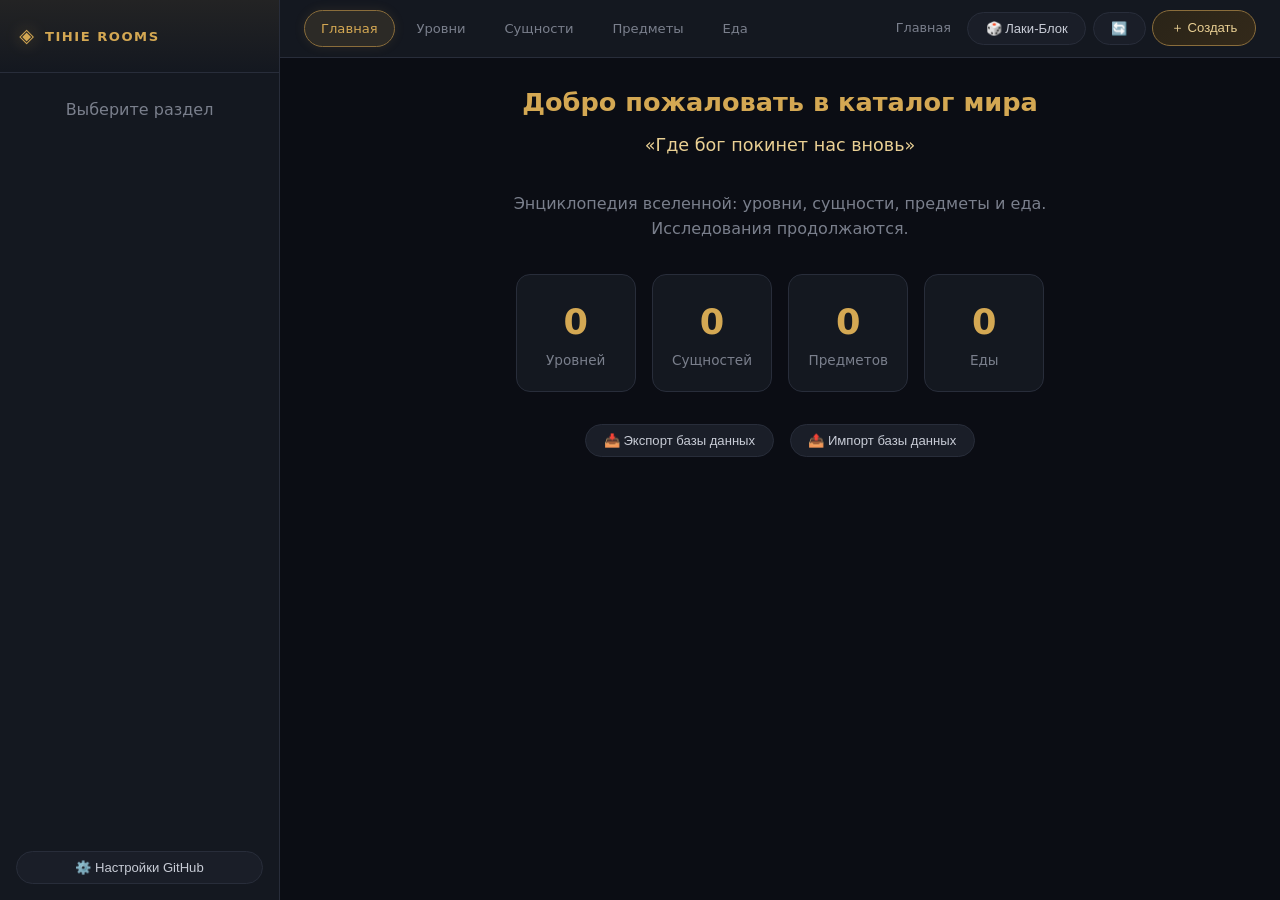
==== AiEnchansedVersion.html @ 6af7ae3e "Rename AiEnchansedVersion to AiEnchansedVersion.html" ====
<!DOCTYPE html>
<html lang="ru">
<head>
<meta charset="UTF-8">
<meta name="viewport" content="width=device-width, initial-scale=1.0, maximum-scale=1.0, user-scalable=yes">
<title>"GodsFinalFarewell" Encyclopedia</title>
<script src="https://cdn.jsdelivr.net/npm/marked/marked.min.js"></script>
<style>
:root {
  --bg: #0b0d14;
  --surface: #141820;
  --surface2: #1a1e28;
  --border: #282d3a;
  --border-hover: #4a4f5a;
  --text: #c8ccd6;
  --text-dim: #7a7f8c;
  --gold: #d4a853;
  --gold-light: #ead094;
  --gold-dim: #8a6d3b;
  --red: #d4745c;
  --green: #5c9a7a;
  --blue: #5c7f9a;
  --purple: #8a6d9a;
  --orange: #c4844a;
  --radius: 14px;
  --radius-sm: 10px;
  --transition: 0.25s cubic-bezier(0.4,0,0.2,1);
}
* { margin:0; padding:0; box-sizing:border-box; }
body {
  font-family: 'Segoe UI','Inter',system-ui,-apple-system,sans-serif;
  background: var(--bg);
  color: var(--text);
  display: flex;
  height: 100vh;
  overflow: hidden;
  line-height: 1.6;
}
::-webkit-scrollbar { width:6px; }
::-webkit-scrollbar-track { background:var(--bg); }
::-webkit-scrollbar-thumb { background:var(--border); border-radius:3px; }
::-webkit-scrollbar-thumb:hover { background:var(--border-hover); }

.sidebar {
  width: 280px; background: var(--surface);
  border-right: 1px solid var(--border);
  display: flex; flex-direction: column; flex-shrink: 0;
  overflow-y: auto; transition: transform var(--transition);
}
.sidebar-header {
  padding: 1.3rem 1.2rem; border-bottom: 1px solid var(--border);
  display: flex; align-items: center; gap: 0.6rem;
  font-weight: 700; color: var(--gold);
  text-transform: uppercase; letter-spacing: 1.5px; font-size: 0.82rem;
  background: linear-gradient(180deg, rgba(212,168,83,0.08), transparent);
}
.sidebar-header .icon { font-size: 1.2rem; filter: drop-shadow(0 0 8px rgba(212,168,83,0.4)); }
.tree { flex:1; overflow-y:auto; padding:0.5rem 0; }
.tree-item {
  padding: 0.55rem 1rem; cursor: pointer;
  display: flex; align-items: center; gap: 0.5rem;
  color: var(--text-dim); font-size: 0.85rem;
  transition: var(--transition);
  border-left: 3px solid transparent;
  border-radius: 0 8px 8px 0;
  margin: 1px 8px 1px 0;
}
.tree-item:hover { background: var(--surface2); color: var(--text); border-left-color: var(--border-hover); }
.tree-item.active { background: rgba(212,168,83,0.08); color: var(--gold); border-left-color: var(--gold); font-weight: 500; }
.tree-folder { font-weight: 600; color: var(--gold-dim); letter-spacing: 0.3px; }
.tree-folder::before { content: '▸'; display: inline-block; margin-right: 2px; transition: transform var(--transition); font-size: 0.7rem; }
.tree-folder.open::before { transform: rotate(90deg); }
.tree-children { margin-left: 0.6rem; border-left: 1px dashed #282d3a; overflow: hidden; transition: max-height 0.35s ease; }

.main { flex:1; display:flex; flex-direction:column; overflow:hidden; }
.top-bar {
  background: var(--surface); border-bottom: 1px solid var(--border);
  padding: 0.6rem 1.5rem; display:flex; align-items:center; gap:1rem;
  flex-wrap:wrap; backdrop-filter: blur(10px); z-index:10;
}
.tabs { display:flex; gap:0.3rem; margin-right:auto; }
.tab-btn {
  background: transparent; border: 1px solid transparent; color: var(--text-dim);
  padding: 0.45rem 1rem; border-radius: 20px; font-size: 0.82rem;
  cursor: pointer; transition: var(--transition); font-weight: 500;
}
.tab-btn:hover { color: var(--text); background: var(--surface2); }
.tab-btn.active {
  background: rgba(212,168,83,0.12); border-color: var(--gold-dim);
  color: var(--gold); box-shadow: 0 0 12px rgba(212,168,83,0.1);
}
.breadcrumbs { font-size: 0.8rem; color: var(--text-dim); }
.breadcrumbs span { color: var(--gold-dim); cursor:pointer; transition: var(--transition); }
.breadcrumbs span:hover { color: var(--gold); }
.actions { display:flex; gap:0.4rem; align-items:center; }
.btn {
  background: var(--surface2); border: 1px solid var(--border);
  color: var(--text); padding: 0.5rem 1.1rem; border-radius: 20px;
  font-size: 0.82rem; cursor: pointer; transition: var(--transition);
  display: inline-flex; align-items: center; gap: 0.3rem;
  font-weight: 500; white-space: nowrap;
}
.btn:hover { background: #232836; border-color: var(--border-hover); color: #e0e3ea; transform: translateY(-1px); }
.btn.primary { background: linear-gradient(135deg, #2a2418, #33291a); border-color: var(--gold-dim); color: var(--gold-light); }
.btn.primary:hover { background: linear-gradient(135deg, #33291a, #3d2f1c); box-shadow: 0 0 16px rgba(212,168,83,0.15); }
.btn.danger { border-color: #5a3030; color: var(--red); }
.btn.danger:hover { background: #2a1a1a; }

.content-area { flex:1; overflow-y:auto; padding:1.5rem; }
.grid {
  display: grid;
  grid-template-columns: repeat(auto-fill, minmax(310px, 1fr));
  gap: 1.2rem;
}
.card {
  background: var(--surface); border: 1px solid var(--border);
  border-radius: var(--radius); padding: 1.2rem; cursor: pointer;
  transition: var(--transition); position: relative; overflow: hidden;
}
.card::before {
  content: ''; position: absolute; top:0; left:0; right:0; height: 2px;
  background: linear-gradient(90deg, transparent, var(--gold-dim), transparent);
  opacity: 0; transition: opacity var(--transition);
}
.card:hover { transform: translateY(-4px); border-color: var(--border-hover); box-shadow: 0 8px 24px rgba(0,0,0,0.4); }
.card:hover::before { opacity: 1; }
.card-img {
  width: 100%; height: 130px; object-fit: cover;
  border-radius: var(--radius-sm); margin-bottom: 0.7rem;
  background: var(--surface2); border: 1px solid var(--border);
  transition: transform var(--transition);
}
.card:hover .card-img { transform: scale(1.02); }
.card-header { display:flex; justify-content:space-between; align-items:center; margin-bottom:0.4rem; }
.card-id { font-weight: 700; color: var(--gold); font-size: 0.9rem; }
.class-icon { font-size: 1.3rem; transition: transform var(--transition); }
.card:hover .class-icon { transform: scale(1.15); }
.stat-row { display:flex; align-items:center; gap:0.3rem; margin:0.15rem 0; font-size:0.72rem; }
.stat-label-mini { width: 75px; color: var(--text-dim); text-align: right; font-size: 0.68rem; }
.stat-bar { flex:1; height:5px; background: var(--surface2); border-radius:3px; overflow:hidden; }
.stat-fill { height:100%; border-radius:3px; transition: width 0.6s ease; }
.stat-value { width: 28px; text-align: center; color: var(--gold-dim); font-weight: 600; font-size: 0.7rem; }
.card-desc { font-size: 0.82rem; color: var(--text-dim); margin-top: 0.3rem; line-height: 1.5; }
.card-date { font-size: 0.7rem; color: #5a5f6a; margin-top: 0.3rem; }
.tag {
  display: inline-block; background: var(--surface2); color: var(--gold-dim);
  padding: 0.15rem 0.6rem; border-radius: 12px; font-size: 0.7rem;
  margin-right: 0.3rem; cursor: pointer; transition: var(--transition);
  border: 1px solid transparent;
}
.tag:hover { background: #252a38; border-color: var(--border-hover); color: var(--gold); }

.modal {
  display: none; position: fixed; top:0; left:0; width:100%; height:100%;
  background: rgba(0,0,0,0.75); backdrop-filter: blur(8px);
  align-items: center; justify-content: center; z-index: 100; padding: 1rem;
  animation: fadeIn 0.2s ease;
}
.modal.active { display: flex; }
@keyframes fadeIn { from { opacity:0; } to { opacity:1; } }
.modal-content {
  background: var(--surface); border: 1px solid var(--border);
  border-radius: 20px; padding: 2rem; max-width: 820px; width: 100%;
  max-height: 90vh; overflow-y: auto; position: relative;
  box-shadow: 0 20px 60px rgba(0,0,0,0.6);
  animation: slideUp 0.3s ease;
}
@keyframes slideUp { from { transform: translateY(20px); opacity:0; } to { transform: translateY(0); opacity:1; } }

.floating-actions {
  position: sticky; bottom: 0;
  background: linear-gradient(transparent, var(--surface) 30%);
  padding: 1rem 0 0; display: flex; justify-content: flex-end; gap: 0.7rem;
  margin-top: 1.5rem; border-top: 1px solid var(--border); z-index: 10;
}
.form-section {
  background: var(--surface2); border: 1px solid var(--border);
  border-radius: var(--radius); padding: 1.2rem; margin: 1rem 0;
}
.form-section h4 {
  color: var(--gold); font-size: 0.8rem; text-transform: uppercase;
  letter-spacing: 1px; margin-bottom: 0.8rem;
  display: flex; align-items: center; gap: 0.4rem;
}
.spinner {
  display: inline-block; width: 1.5rem; height: 1.5rem;
  border: 2px solid var(--border); border-top-color: var(--gold);
  border-radius: 50%; animation: spin 0.7s linear infinite;
}
@keyframes spin { to { transform: rotate(360deg); } }
.loading-overlay {
  position: absolute; top:0; left:0; width:100%; height:100%;
  background: rgba(11,13,20,0.8); display: flex; align-items: center;
  justify-content: center; border-radius: 20px; z-index: 50;
}
.form-group { margin-bottom: 1rem; }
.form-group label {
  display: block; font-size: 0.82rem; color: var(--text-dim);
  margin-bottom: 0.3rem; font-weight: 500;
}
.form-group input, .form-group textarea, .form-group select {
  width: 100%; padding: 0.7rem 0.9rem; background: var(--bg);
  border: 1px solid var(--border); border-radius: var(--radius-sm);
  color: var(--text); font-size: 0.88rem; outline: none;
  transition: var(--transition); font-family: inherit;
}
.form-group input:focus, .form-group textarea:focus, .form-group select:focus {
  border-color: var(--gold-dim); box-shadow: 0 0 0 3px rgba(212,168,83,0.08);
}
.gallery { display:flex; flex-wrap:wrap; gap:0.5rem; margin-top:0.5rem; }
.gallery img {
  width: 80px; height: 80px; object-fit: cover;
  border-radius: var(--radius-sm); cursor: pointer;
  border: 2px solid var(--border); transition: var(--transition);
}
.gallery img:hover { transform: scale(1.6); z-index: 10; box-shadow: 0 8px 24px rgba(0,0,0,0.6); border-color: var(--gold-dim); }
.lightbox {
  position: fixed; top:0; left:0; width:100%; height:100%;
  background: rgba(0,0,0,0.92); display: none;
  align-items: center; justify-content: center; z-index: 200; cursor: pointer;
}
.lightbox.active { display: flex; }
.lightbox img { max-width: 90%; max-height: 90%; border-radius: var(--radius); box-shadow: 0 10px 40px rgba(0,0,0,0.5); }

.view-section {
  background: var(--surface2); border: 1px solid var(--border);
  border-radius: var(--radius); padding: 1.2rem; margin: 1.2rem 0;
}
.view-section p { line-height: 1.8; margin-bottom: 0.8rem; color: var(--text); }
.view-section h3 {
  margin-bottom: 0.6rem; color: var(--gold);
  font-size: 0.9rem; text-transform: uppercase; letter-spacing: 0.8px;
}
.entity-card, .food-card, .level-card {
  display: inline-block; background: var(--surface);
  border: 1px solid var(--border); border-radius: var(--radius-sm);
  padding: 0.8rem; margin: 0.3rem; text-align: center;
  cursor: pointer; transition: var(--transition);
}
.entity-card:hover, .food-card:hover, .level-card:hover {
  border-color: var(--gold-dim); transform: translateY(-2px);
  box-shadow: 0 4px 12px rgba(0,0,0,0.3);
}
.entity-card img, .food-card img, .level-card img {
  width: 80px; height: 80px; object-fit: cover; border-radius: 8px; margin-bottom: 0.4rem;
}
.entity-card-name, .food-card-name, .level-card-name { font-size: 0.78rem; color: var(--gold-dim); font-weight: 500; }

.dropdown-search { position: relative; }
.dropdown-search .selected-items {
  display: flex; flex-wrap: wrap; gap: 0.3rem;
  min-height: 42px; align-items: center; padding: 0.4rem;
  background: var(--bg); border: 1px solid var(--border);
  border-radius: var(--radius-sm); cursor: text;
}
.selected-item {
  background: #252a38; padding: 0.2rem 0.6rem; border-radius: 12px;
  font-size: 0.78rem; display: flex; align-items: center; gap: 0.3rem;
  border: 1px solid var(--border);
}
.selected-item .remove { cursor: pointer; color: var(--red); font-weight: bold; transition: var(--transition); }
.selected-item .remove:hover { color: #ff6b6b; }
.dropdown-search input {
  width: 100%; margin-top: 0.3rem; background: var(--bg);
  border: 1px solid var(--border); border-radius: var(--radius-sm);
  color: var(--text); padding: 0.5rem 0.7rem; font-size: 0.85rem; outline: none;
}
.dropdown-search .dropdown-list {
  position: absolute; top: 100%; left: 0; width: 100%;
  background: var(--surface); border: 1px solid var(--border);
  border-radius: 0 0 var(--radius-sm) var(--radius-sm);
  max-height: 180px; overflow-y: auto; z-index: 60; display: none;
  box-shadow: 0 8px 24px rgba(0,0,0,0.5);
}
.dropdown-list .dropdown-item {
  padding: 0.5rem 0.7rem; cursor: pointer; color: var(--text);
  font-size: 0.84rem; transition: background 0.1s;
}
.dropdown-list .dropdown-item:hover { background: var(--surface2); color: var(--gold); }
.dropdown-item .no-results { color: var(--text-dim); font-style: italic; }

.tag-cloud { display: flex; flex-wrap: wrap; gap: 0.4rem; margin: 1rem 0; justify-content: center; }
.tag-cloud .tag { cursor: pointer; font-size: 0.78rem; padding: 0.2rem 0.8rem; }

.stats-grid { display: grid; grid-template-columns: 1fr 1fr; gap: 0.6rem; }
.stats-grid .form-group { margin-bottom: 0.5rem; }
.stats-grid .form-group label { font-size: 0.75rem; }
.stats-grid .form-group input { padding: 0.5rem 0.7rem; font-size: 0.82rem; }

.filters-bar { display:flex; gap:0.8rem; margin-bottom:1.5rem; flex-wrap:wrap; align-items:center; }
.filters-bar input, .filters-bar select {
  background: var(--surface); border: 1px solid var(--border);
  color: var(--text); padding: 0.6rem 1rem; border-radius: 20px;
  font-size: 0.85rem; outline: none; transition: var(--transition);
}
.filters-bar input:focus, .filters-bar select:focus { border-color: var(--gold-dim); }

.toast-container {
  position: fixed; bottom: 1.5rem; right: 1.5rem; z-index: 300;
  display: flex; flex-direction: column; gap: 0.5rem;
}
.toast {
  background: var(--surface); border: 1px solid var(--border);
  color: var(--text); padding: 0.8rem 1.2rem; border-radius: var(--radius-sm);
  font-size: 0.85rem; box-shadow: 0 8px 24px rgba(0,0,0,0.5);
  animation: slideIn 0.3s ease, fadeOut 0.3s ease 2.7s forwards;
  max-width: 360px;
}
.toast.success { border-left: 3px solid var(--green); }
.toast.error { border-left: 3px solid var(--red); }
.toast.info { border-left: 3px solid var(--gold-dim); }
@keyframes slideIn { from { transform: translateX(100%); opacity:0; } to { transform: translateX(0); opacity:1; } }
@keyframes fadeOut { from { opacity:1; } to { opacity:0; transform: translateY(-10px); } }

.mobile-menu-btn { display: none; background: none; border: none; color: var(--text); font-size: 1.5rem; cursor: pointer; }

@media (max-width: 768px) {
  body { flex-direction: column; }
  .sidebar {
    position: fixed; top: 0; left: 0; width: 280px; height: 100vh; z-index: 90;
    transform: translateX(-100%);
  }
  .sidebar.open { transform: translateX(0); }
  .mobile-menu-btn { display: block; }
  .top-bar { padding: 0.5rem 0.8rem; gap: 0.4rem; }
  .tabs { gap: 0.1rem; }
  .tab-btn { padding: 0.35rem 0.6rem; font-size: 0.72rem; }
  .grid { grid-template-columns: 1fr; }
  .content-area { padding: 1rem; }
  .modal-content { padding: 1.2rem; margin: 0.5rem; }
  .card-img { height: 100px; }
}
</style>
</head>
<body>

<button class="mobile-menu-btn" id="mobileMenuBtn" style="position:fixed;top:0.6rem;left:0.6rem;z-index:95;background:var(--surface);padding:0.3rem 0.6rem;border-radius:8px;border:1px solid var(--border);">☰</button>

<div class="sidebar" id="sidebar">
  <div class="sidebar-header"><span class="icon">◈</span> Tihie Rooms</div>
  <div class="tree" id="tree"></div>
  <button class="btn" id="settingsBtn" style="margin:1rem;width:calc(100% - 2rem);justify-content:center;">⚙️ Настройки GitHub</button>
</div>

<div class="main">
  <div class="top-bar" id="topBar">
    <div class="tabs">
      <span class="tab-btn active" data-tab="home">Главная</span>
      <span class="tab-btn" data-tab="levels">Уровни</span>
      <span class="tab-btn" data-tab="entities">Сущности</span>
      <span class="tab-btn" data-tab="items">Предметы</span>
      <span class="tab-btn" data-tab="foods">Еда</span>
    </div>
    <div class="breadcrumbs" id="breadcrumbs">Главная</div>
    <div class="actions">
      <button class="btn" id="luckyBtn" title="Случайная запись">🎲 Лаки-Блок</button>
      <button class="btn" id="refreshBtn" title="Обновить данные">🔄</button>
      <button class="btn primary" id="addBtn">＋ Создать</button>
    </div>
  </div>
  <div class="content-area" id="contentArea"></div>
</div>

<div class="modal" id="viewModal"><div class="modal-content" id="viewContent"></div></div>
<div class="modal" id="editModal"><div class="modal-content" id="editContent"></div></div>
<div class="modal" id="settingsModal">
  <div class="modal-content" style="max-width:450px;">
    <h3 style="color:var(--gold);">Настройки GitHub</h3>
    <div class="form-section" style="margin-top:0.8rem;">
      <div class="form-group"><label>Владелец репозитория</label><input id="settingsOwner" placeholder="username"></div>
      <div class="form-group"><label>Название репозитория</label><input id="settingsRepo" placeholder="repo-name"></div>
      <div class="form-group"><label>Токен (classic)</label><input type="password" id="settingsToken" placeholder="ghp_..."></div>
    </div>
    <div style="display:flex; gap:0.5rem; justify-content:flex-end; margin-top:1rem;">
      <button class="btn" id="closeSettingsBtn">Закрыть</button>
      <button class="btn primary" id="saveSettingsBtn">Сохранить</button>
    </div>
  </div>
</div>

<div class="lightbox" id="lightbox"><img id="lightboxImg" src="" alt="Lightbox"></div>
<div class="toast-container" id="toastContainer"></div>

<script>
(function() {
'use strict';

const API = {
  owner: () => localStorage.getItem('gh_owner'),
  repo: () => localStorage.getItem('gh_repo'),
  token: () => localStorage.getItem('gh_token'),
  headers: () => { const t = API.token(); return t ? { Authorization: `token ${t}` } : {}; },
  base: () => `https://api.github.com/repos/${API.owner()}/${API.repo()}/contents`,
  raw: (file) => `https://raw.githubusercontent.com/${API.owner()}/${API.repo()}/main/${file}?t=${Date.now()}`
};

let currentSection = 'home';
let data = { levels: [], entities: [], items: [], foods: [] };
let fileIndexCache = {};
let currentEditType = null;

const classStyles = JSON.parse(localStorage.getItem('classStyles')) || {
  "0":{icon:"🟢",color:"#5c9a7a",name:"Безопасный"},
  "1":{icon:"🟡",color:"#c4a44a",name:"Почти безопасный"},
  "2":{icon:"🟠",color:"#c4844a",name:"Небезопасный"},
  "3":{icon:"🔴",color:"#8b5a2b",name:"Опасный"},
  "4":{icon:"🟣",color:"#a95a5a",name:"Очень опасный"},
  "5":{icon:"🔵",color:"#8b0000",name:"Смертельный"}
};
const entityClassStyles = JSON.parse(localStorage.getItem('entityClassStyles')) || {
  "0":{icon:"🟢",color:"#5c9a7a",name:"Безвредный"},
  "1":{icon:"🟠",color:"#c4a44a",name:"Условно безопасный"},
  "2":{icon:"🔴",color:"#c4844a",name:"Опасный"},
  "3":{icon:"🔵",color:"#a95a5a",name:"Смертельно опасный"}
};
const itemClassStyles = JSON.parse(localStorage.getItem('itemClassStyles')) || {
  "cold_weapon":{icon:"🔪",color:"#5c9a7a",name:"Холодное оружие"},
  "firearm":{icon:"🔫",color:"#c4a44a",name:"Огнестрел"},
  "tool":{icon:"🔧",color:"#5c7f9a",name:"Инструмент"},
  "other":{icon:"📦",color:"#7a7f8c",name:"Прочее"}
};
const foodClassStyles = JSON.parse(localStorage.getItem('foodClassStyles')) || {
  "drink":{icon:"🥤",color:"#5c9a7a",name:"Напитки"},
  "dish":{icon:"🍲",color:"#c4a44a",name:"Блюдо"},
  "plant":{icon:"🌱",color:"#5c7f9a",name:"Растительное"},
  "other":{icon:"🍽️",color:"#7a7f8c",name:"Прочее"}
};

const statColors = {
  safety:'#5c9a7a',stability:'#5c7f9a',entities:'#c4844a',resources:'#5c9a7a',mental:'#8a6d9a',navigation:'#5c9a9a',
  danger:'#a95a5a',frequency:'#c4844a',intelligence:'#5c7f9a',aggression:'#d4745c',
  weight:'#7a7f8c',rarity:'#c4a44a',usefulness:'#5c9a7a',durability:'#5c7f9a',
  calories:'#c4a44a',availability:'#5c9a7a',taste:'#c4a44a',shelfLife:'#5c7f9a'
};

// ── Toast ──────────────────────────────────────
function toast(msg, type='info') {
  const container = document.getElementById('toastContainer');
  const el = document.createElement('div');
  el.className = `toast ${type}`;
  el.textContent = msg;
  container.appendChild(el);
  setTimeout(() => el.remove(), 3000);
}

// ── Helpers ────────────────────────────────────
function b64Encode(str) {
  const bytes = new TextEncoder().encode(str);
  const bin = Array.from(bytes, b => String.fromCodePoint(b)).join('');
  return btoa(bin);
}

function getClassStylesForType(type) {
  if (type === 'entities') return entityClassStyles;
  if (type === 'items') return itemClassStyles;
  if (type === 'foods') return foodClassStyles;
  return classStyles;
}
function getClassIcon(type, cls) {
  const styles = getClassStylesForType(type);
  return (styles[cls] || {}).icon || '⬜';
}
function ensureStats(obj, defaults) {
  if (!obj.stats) obj.stats = {};
  Object.keys(defaults).forEach(k => {
    if (obj.stats[k] === undefined) obj.stats[k] = defaults[k];
  });
  if (!obj.tags) obj.tags = [];
  if (!obj.discoveredAt) obj.discoveredAt = new Date().toISOString().split('T')[0];
  return obj;
}
function getMaxId(arr) {
  let max = 0;
  arr.forEach(obj => {
    const num = parseInt(obj.id, 10);
    if (!isNaN(num) && num > max) max = num;
  });
  return max;
}
function strId(id) { return String(id).trim(); }
function idsMatch(a, b) { return strId(a) === strId(b); }

// ── Loading overlay ───────────────────────────
function showLoading(container) {
  const overlay = document.createElement('div');
  overlay.className = 'loading-overlay';
  overlay.innerHTML = '<div class="spinner"></div>';
  if (container.style) container.style.position = container.style.position || 'relative';
  container.appendChild(overlay);
  return overlay;
}
function hideLoading(overlay) { if (overlay) overlay.remove(); }

// ── GitHub API ────────────────────────────────
async function fetchFileIndex(folder) {
  if (!API.owner() || !API.repo()) return [];
  const url = `${API.base()}/${folder}`;
  try {
    const resp = await fetch(url, { headers: API.headers(), cache: 'no-store' });
    if (!resp.ok) return [];
    const items = await resp.json();
    const files = Array.isArray(items)
      ? items.filter(f => f.type === 'file' && f.name.endsWith('.json'))
      : [];
    fileIndexCache[folder] = files.map(f => ({ name: f.name, sha: f.sha, download_url: f.download_url }));
    return fileIndexCache[folder];
  } catch(e) { return []; }
}

async function loadSectionData(section) {
  const folder = section;
  const files = await fetchFileIndex(folder);
  const arr = [];
  await Promise.all(files.map(file =>
    fetch(file.download_url, { cache: 'no-store' })
      .then(r => r.ok ? r.json() : null)
      .then(obj => {
        if (obj) { obj._sha = file.sha; obj._folder = folder; arr.push(obj); }
      })
      .catch(() => {})
  ));
  arr.forEach(obj => {
    if (section === 'levels') ensureStats(obj, {safety:3,stability:3,entities:3,resources:3,mental:3,navigation:3});
    else if (section === 'entities') ensureStats(obj, {danger:3,frequency:3,intelligence:3,aggression:3});
    else if (section === 'items') ensureStats(obj, {weight:3,rarity:3,usefulness:3,durability:3});
    else if (section === 'foods') ensureStats(obj, {calories:500,availability:5,taste:3,shelfLife:7});
    if (section === 'levels') {
      if (!Array.isArray(obj.ent)) obj.ent = [];
      if (!Array.isArray(obj.foodIds)) obj.foodIds = [];
      if (!Array.isArray(obj.itemIds)) obj.itemIds = [];
    }
  });
  data[section] = arr;
}

async function loadAllData() {
  const sections = ['levels','entities','items','foods'];
  const loading = showLoading(contentArea);
  await Promise.all(sections.map(s => loadSectionData(s)));
  hideLoading(loading);
}

async function commitFile(filename, contentObj, oldSha) {
  const token = API.token();
  if (!token) { toast('Настройте GitHub токен в настройках', 'error'); return false; }
  const url = `${API.base()}/${filename}`;
  let sha = oldSha || null;
  if (!sha) {
    try {
      const r = await fetch(url, { headers: { Authorization: `token ${token}` } });
      if (r.ok) { const info = await r.json(); sha = info.sha; }
    } catch(e) {}
  }
  const jsonStr = JSON.stringify(contentObj, null, 2);
  const body = {
    message: `Update ${filename}`,
    content: b64Encode(jsonStr),
    branch: 'main'
  };
  if (sha) body.sha = sha;
  try {
    const resp = await fetch(url, {
      method: 'PUT',
      headers: { Authorization: `token ${token}`, 'Content-Type': 'application/json' },
      body: JSON.stringify(body)
    });
    if (!resp.ok) {
      const err = await resp.json().catch(() => ({}));
      toast(err.message || 'Ошибка сохранения', 'error');
      return false;
    }
    return true;
  } catch(e) { toast('Сетевая ошибка при сохранении', 'error'); return false; }
}

async function uploadImageToRepo(file) {
  const token = API.token();
  if (!token) { toast('Настройте GitHub токен', 'error'); return null; }
  const filename = `images/${Date.now()}_${file.name.replace(/[^a-zA-Z0-9._-]/g, '_')}`;
  const url = `${API.base()}/${filename}`;
  return new Promise((resolve) => {
    const reader = new FileReader();
    reader.onload = async () => {
      const base64 = reader.result.split(',')[1];
      const body = { message: `Upload ${filename}`, content: base64, branch: 'main' };
      try {
        const resp = await fetch(url, {
          method: 'PUT',
          headers: { Authorization: `token ${token}`, 'Content-Type': 'application/json' },
          body: JSON.stringify(body)
        });
        if (resp.ok) {
          const d = await resp.json();
          resolve(d.content.download_url);
        } else {
          toast('Ошибка загрузки изображения', 'error');
          resolve(null);
        }
      } catch(e) { resolve(null); }
    };
    reader.readAsDataURL(file);
  });
}

// ── Rendering ──────────────────────────────────
function renderStatsHTML(stats, labels, colors) {
  return Object.entries(labels).map(([key, label]) => {
    const val = stats[key] || 0;
    const maxVal = key === 'calories' ? 2000 : key === 'shelfLife' ? 365 : (key === 'availability' ? 10 : 5);
    const pct = Math.min(100, (val / maxVal) * 100);
    const color = colors[key] || '#777';
    return `<div class="stat-row">
      <span class="stat-label-mini">${label}</span>
      <div class="stat-bar"><div class="stat-fill" style="width:${pct}%;background:${color};"></div></div>
      <span class="stat-value">${val}${key==='calories'?' ккал':key==='shelfLife'?' дн':''}</span>
    </div>`;
  }).join('');
}

function renderCards(items, type) {
  return items.map(obj => {
    const thumb = obj.thumbnail
      ? `<img class="card-img" src="${obj.thumbnail}" loading="lazy" onerror="this.style.display='none'" alt="">`
      : `<div class="card-img" style="display:flex;align-items:center;justify-content:center;color:var(--text-dim);font-size:2.5rem;">${getClassIcon(type, obj.cls)}</div>`;
    let statsHtml = '';
    if (type === 'levels') statsHtml = renderStatsHTML(obj.stats, {safety:'Безопасность',stability:'Стабильность',entities:'Заселённость',resources:'Ресурсы',mental:'Психика',navigation:'Навигация'}, statColors);
    else if (type === 'entities') statsHtml = renderStatsHTML(obj.stats, {danger:'Опасность',frequency:'Частота',intelligence:'Интеллект',aggression:'Агрессия'}, statColors);
    else if (type === 'items') statsHtml = renderStatsHTML(obj.stats, {weight:'Вес',rarity:'Редкость',usefulness:'Полезность',durability:'Прочность'}, statColors);
    else if (type === 'foods') statsHtml = renderStatsHTML(obj.stats, {calories:'Насыщение',availability:'Доступность',taste:'Вкус',shelfLife:'Хранение'}, statColors);
    const dateStr = obj.discoveredAt ? `<div class="card-date">📅 ${obj.discoveredAt}</div>` : '';
    const title = obj.title || obj.name || 'Без названия';
    return `<div class="card" data-type="${type}" data-id="${strId(obj.id)}">
      ${thumb}
      <div class="card-header"><span class="card-id">${obj.id}</span><span class="class-icon">${getClassIcon(type, obj.cls)}</span></div>
      <div style="font-weight:600;font-size:0.95rem;">${title}</div>
      <div style="margin:0.3rem 0;">${statsHtml}</div>
      <div class="card-desc">${(obj.desc||'').substring(0, 90)}${(obj.desc||'').length>90?'...':''}</div>
      <div style="margin-top:0.3rem;">${(obj.tags||[]).map(t => `<span class="tag" data-tag="${t}">${t}</span>`).join('')}</div>
      ${dateStr}
    </div>`;
  }).join('');
}

function renderTagCloud() {
  const allTags = new Map();
  ['levels','entities','items','foods'].forEach(type => {
    data[type].forEach(obj => {
      (obj.tags||[]).forEach(tag => {
        allTags.set(tag, (allTags.get(tag)||0) + 1);
      });
    });
  });
  if (allTags.size === 0) return '';
  const sorted = [...allTags.entries()].sort((a,b) => b[1]-a[1]).slice(0, 25);
  return `<div style="margin:2rem 0;">
    <h4 style="color:var(--gold-dim);margin-bottom:0.5rem;text-align:center;">Облако тегов</h4>
    <div class="tag-cloud">
      ${sorted.map(([tag, count]) => `<span class="tag" data-tag="${tag}" style="font-size:${0.72 + count*0.04}rem;">${tag} (${count})</span>`).join('')}
    </div>
  </div>`;
}

function renderLinkedCards(items, type, label) {
  if (!items.length) return '';
  const cards = items.map(item => `
    <div class="${type}-card" data-id="${strId(item.id)}">
      ${item.thumbnail ? `<img src="${item.thumbnail}" loading="lazy" onerror="this.style.display='none'" alt="">` : '<div style="width:80px;height:80px;background:var(--surface2);border-radius:8px;display:flex;align-items:center;justify-content:center;font-size:1.5rem;">'+getClassIcon(type==='entity'?'entities':type==='food'?'foods':'levels',item.cls||'0')+'</div>'}
      <div class="${type}-card-name">${item.title || item.name}</div>
    </div>
  `).join('');
  return `<div class="view-section"><h3>${label}</h3><div style="display:flex;flex-wrap:wrap;">${cards}</div></div>`;
}

// ── Dropdown Component ────────────────────────
function createDropdownSync(containerEl, items, selectedIdsArr, placeholder) {
  let selected = [...selectedIdsArr];
  containerEl.innerHTML = '';
  containerEl.className = 'dropdown-search';

  const selectedContainer = document.createElement('div');
  selectedContainer.className = 'selected-items';
  containerEl.appendChild(selectedContainer);

  const input = document.createElement('input');
  input.type = 'text';
  input.placeholder = 'Поиск...';
  containerEl.appendChild(input);

  const list = document.createElement('div');
  list.className = 'dropdown-list';
  containerEl.appendChild(list);

  function renderSelected() {
    selectedContainer.innerHTML = selected.map(id => {
      const item = items.find(i => idsMatch(i.id, id));
      return `<span class="selected-item">${id} (${item?.name||item?.title||'?'}) <span class="remove" data-id="${strId(id)}">×</span></span>`;
    }).join('') + (selected.length === 0 ? `<span style="color:var(--text-dim);font-size:0.78rem;padding:0.2rem 0.5rem;">${placeholder}</span>` : '');
    selectedContainer.querySelectorAll('.remove').forEach(btn => {
      btn.addEventListener('click', (e) => {
        e.stopPropagation();
        selected = selected.filter(id => !idsMatch(id, btn.dataset.id));
        renderSelected();
      });
    });
  }

  function filterList(search) {
    list.innerHTML = '';
    const filtered = items.filter(i =>
      strId(i.id).includes(search) ||
      (i.name||i.title||'').toLowerCase().includes(search.toLowerCase())
    );
    if (filtered.length === 0) {
      list.innerHTML = '<div class="dropdown-item no-results">Ничего не найдено</div>';
    } else {
      filtered.forEach(i => {
        const div = document.createElement('div');
        div.className = 'dropdown-item';
        div.textContent = `${i.id} — ${i.name||i.title}`;
        div.addEventListener('mousedown', (e) => {
          e.preventDefault();
          if (!selected.some(s => idsMatch(s, i.id))) {
            selected.push(i.id);
            renderSelected();
          }
          input.value = '';
          list.style.display = 'none';
        });
        list.appendChild(div);
      });
    }
  }

  renderSelected();

  selectedContainer.addEventListener('click', () => {
    filterList(input.value);
    list.style.display = list.style.display === 'block' ? 'none' : 'block';
    input.focus();
  });
  input.addEventListener('focus', () => { filterList(input.value); list.style.display = 'block'; });
  input.addEventListener('input', () => { filterList(input.value); list.style.display = 'block'; });
  input.addEventListener('blur', () => { setTimeout(() => { list.style.display = 'none'; }, 200); });
  input.addEventListener('keydown', (e) => {
    if (e.key === 'Escape') { list.style.display = 'none'; input.blur(); }
  });

  containerEl._getSelected = () => selected;
  containerEl._getSelectedStr = () => selected.join(', ');
  containerEl._setSelected = (arr) => { selected = [...arr]; renderSelected(); };
  return containerEl;
}

// ── Content ────────────────────────────────────
function renderContent() {
  if (currentSection === 'home') {
    contentArea.innerHTML = `<div style="max-width:800px;margin:0 auto;text-align:center;">
      <h2 style="color:var(--gold);margin-bottom:0.5rem;font-size:1.6rem;">Добро пожаловать в каталог мира</h2>
      <p style="color:var(--gold-light);font-size:1.1rem;margin-bottom:2rem;">«Где бог покинет нас вновь»</p>
      <p style="color:var(--text-dim);max-width:600px;margin:0 auto 2rem;">Энциклопедия вселенной: уровни, сущности, предметы и еда. Исследования продолжаются.</p>
      <div style="display:flex;gap:1rem;justify-content:center;margin:2rem 0;flex-wrap:wrap;">
        <div class="card" style="min-width:120px;cursor:pointer;text-align:center;" onclick="window._switchSection('levels')">
          <div style="font-size:2.2rem;color:var(--gold);font-weight:700;">${data.levels.length}</div>
          <div style="color:var(--text-dim);font-size:0.85rem;">Уровней</div>
        </div>
        <div class="card" style="min-width:120px;cursor:pointer;text-align:center;" onclick="window._switchSection('entities')">
          <div style="font-size:2.2rem;color:var(--gold);font-weight:700;">${data.entities.length}</div>
          <div style="color:var(--text-dim);font-size:0.85rem;">Сущностей</div>
        </div>
        <div class="card" style="min-width:120px;cursor:pointer;text-align:center;" onclick="window._switchSection('items')">
          <div style="font-size:2.2rem;color:var(--gold);font-weight:700;">${data.items.length}</div>
          <div style="color:var(--text-dim);font-size:0.85rem;">Предметов</div>
        </div>
        <div class="card" style="min-width:120px;cursor:pointer;text-align:center;" onclick="window._switchSection('foods')">
          <div style="font-size:2.2rem;color:var(--gold);font-weight:700;">${data.foods.length}</div>
          <div style="color:var(--text-dim);font-size:0.85rem;">Еды</div>
        </div>
      </div>
      <div style="display:flex;gap:1rem;justify-content:center;margin-top:1rem;">
        <button class="btn" id="exportBtn">📥 Экспорт базы данных</button>
        <button class="btn" id="importBtn">📤 Импорт базы данных</button>
      </div>
      ${renderTagCloud()}
    </div>`;
    tree.innerHTML = '<div style="padding:1rem;color:var(--text-dim);text-align:center;">Выберите раздел</div>';
    document.getElementById('exportBtn')?.addEventListener('click', exportAllData);
    document.getElementById('importBtn')?.addEventListener('click', importAllData);
    bindTagClicks();
    return;
  }

  const arr = getCurrentArray();
  const search = document.getElementById('searchInputField')?.value?.toLowerCase() || '';
  const tagFilter = document.getElementById('tagFilter')?.value || '';
  let filtered = arr;
  if (search) filtered = filtered.filter(d =>
    (d.title||d.name||'').toLowerCase().includes(search) || strId(d.id).includes(search)
  );
  if (tagFilter) filtered = filtered.filter(d => (d.tags||[]).includes(tagFilter));
  const sort = document.getElementById('sortSelectField')?.value || 'default';
  const sorted = sortArray(filtered, sort);

  const allTags = [...new Set(arr.flatMap(d => d.tags||[]))].sort();

  contentArea.innerHTML = `<div class="filters-bar">
    <input type="text" id="searchInputField" placeholder="🔍 Поиск..." value="${escapeHtml(search)}">
    <select id="tagFilter">
      <option value="">🏷 Все теги</option>
      ${allTags.map(t => `<option value="${t}" ${t===tagFilter?'selected':''}>${t}</option>`).join('')}
    </select>
    <select id="sortSelectField">
      <option value="default">📋 По умолчанию</option>
      <option value="id_asc">ID ↑</option><option value="id_desc">ID ↓</option>
      <option value="name_asc">Название А-Я</option><option value="name_desc">Название Я-А</option>
      <option value="class_asc">Класс ↑</option><option value="class_desc">Класс ↓</option>
      <option value="date_asc">Дата ↑</option><option value="date_desc">Дата ↓</option>
    </select>
    <span style="color:var(--text-dim);font-size:0.8rem;margin-left:auto;">${sorted.length} записей</span>
  </div>
  <div class="grid" id="grid"></div>`;

  document.getElementById('grid').innerHTML = renderCards(sorted, currentSection);

  document.querySelectorAll('#grid .card').forEach(card => {
    card.addEventListener('click', () => openView(card.dataset.type, card.dataset.id));
  });
  document.getElementById('searchInputField').addEventListener('input', renderContent);
  document.getElementById('sortSelectField').addEventListener('change', renderContent);
  document.getElementById('tagFilter').addEventListener('change', renderContent);

  document.querySelectorAll('#grid .tag[data-tag]').forEach(tag => {
    tag.addEventListener('click', (e) => {
      e.stopPropagation();
      document.getElementById('tagFilter').value = tag.dataset.tag;
      renderContent();
    });
  });
}

function bindTagClicks() {
  document.querySelectorAll('.tag-cloud .tag[data-tag]').forEach(tag => {
    tag.addEventListener('click', () => {
      switchSection('levels');
      setTimeout(() => {
        const tf = document.getElementById('tagFilter');
        if (tf) { tf.value = tag.dataset.tag; renderContent(); }
      }, 200);
    });
  });
}

function escapeHtml(str) { return str.replace(/&/g,'&amp;').replace(/</g,'&lt;').replace(/>/g,'&gt;').replace(/"/g,'&quot;'); }

function sortArray(arr, key) {
  const a = [...arr];
  switch(key) {
    case 'id_asc': return a.sort((x,y) => (strId(x.id)).localeCompare(strId(y.id), undefined, {numeric:true}));
    case 'id_desc': return a.sort((x,y) => (strId(y.id)).localeCompare(strId(x.id), undefined, {numeric:true}));
    case 'name_asc': return a.sort((x,y) => (x.title||x.name||'').localeCompare(y.title||y.name||''));
    case 'name_desc': return a.sort((x,y) => (y.title||y.name||'').localeCompare(x.title||x.name||''));
    case 'class_asc': return a.sort((x,y) => (parseInt(x.cls)||0) - (parseInt(y.cls)||0));
    case 'class_desc': return a.sort((x,y) => (parseInt(y.cls)||0) - (parseInt(x.cls)||0));
    case 'date_asc': return a.sort((x,y) => (x.discoveredAt||'').localeCompare(y.discoveredAt||''));
    case 'date_desc': return a.sort((x,y) => (y.discoveredAt||'').localeCompare(x.discoveredAt||''));
    default: return a;
  }
}

function getCurrentArray() {
  return data[currentSection] || [];
}

// ── View ───────────────────────────────────────
function openView(type, id) {
  const arr = data[type];
  const obj = arr.find(o => idsMatch(o.id, id));
  if (!obj) { toast('Запись не найдена', 'error'); return; }
  breadcrumbs.innerHTML = `<span onclick="window._switchSection('home')">Главная</span> › ${type==='levels'?'Уровень':type==='entities'?'Сущность':type==='items'?'Предмет':'Еда'} ${obj.id}`;

  const thumb = obj.thumbnail
    ? `<img src="${obj.thumbnail}" style="max-width:300px;border-radius:var(--radius);margin-bottom:1rem;border:1px solid var(--border);" loading="lazy" onerror="this.style.display='none'" alt="">`
    : '';
  const gallery = (obj.images||[]).map(img =>
    `<img src="${img.url}" alt="${escapeHtml(img.description||'')}" loading="lazy" title="${escapeHtml(img.description||'')}">`
  ).join('');

  let statsHtml = '';
  if (type === 'levels') statsHtml = renderStatsHTML(obj.stats, {safety:'Безопасность',stability:'Стабильность',entities:'Заселённость',resources:'Ресурсы',mental:'Психика',navigation:'Навигация'}, statColors);
  else if (type === 'entities') statsHtml = renderStatsHTML(obj.stats, {danger:'Опасность',frequency:'Частота',intelligence:'Интеллект',aggression:'Агрессия'}, statColors);
  else if (type === 'items') statsHtml = renderStatsHTML(obj.stats, {weight:'Вес (кг)',rarity:'Редкость',usefulness:'Полезность',durability:'Прочность'}, statColors);
  else if (type === 'foods') statsHtml = renderStatsHTML(obj.stats, {calories:'Насыщение (ккал)',availability:'Доступность',taste:'Вкус',shelfLife:'Хранение (дни)'}, statColors);

  let descHtml = '<p>Нет описания</p>';
  if (obj.desc) {
    try { descHtml = marked.parse(obj.desc); } catch(e) { descHtml = `<p>${escapeHtml(obj.desc)}</p>`; }
  }

  const dateStr = obj.discoveredAt ? `<p>📅 <strong>Дата нахождения:</strong> ${obj.discoveredAt}</p>` : '';

  let linkedHtml = '';
  if (type === 'levels') {
    linkedHtml += renderLinkedCards(
      (obj.ent||[]).map(eid => data.entities.find(e => idsMatch(e.id, eid))).filter(Boolean),
      'entity', 'Обитающие сущности'
    );
    linkedHtml += renderLinkedCards(
      (obj.foodIds||[]).map(fid => data.foods.find(f => idsMatch(f.id, fid))).filter(Boolean),
      'food', 'Еда на уровне'
    );
    linkedHtml += renderLinkedCards(
      (obj.itemIds||[]).map(iid => data.items.find(i => idsMatch(i.id, iid))).filter(Boolean),
      'level', 'Предметы на уровне'
    );
    const inIds = obj.in ? obj.in.split(',').map(s => s.trim()).filter(Boolean) : [];
    const outIds = obj.out ? obj.out.split(',').map(s => s.trim()).filter(Boolean) : [];
    linkedHtml += renderLinkedCards(
      inIds.map(lid => data.levels.find(l => idsMatch(l.id, lid))).filter(Boolean),
      'level', 'Входы'
    );
    linkedHtml += renderLinkedCards(
      outIds.map(lid => data.levels.find(l => idsMatch(l.id, lid))).filter(Boolean),
      'level', 'Выходы'
    );
  } else {
    const linkedLevels = data.levels.filter(level => {
      if (type === 'entities') return (level.ent||[]).some(eid => idsMatch(eid, id));
      if (type === 'items') return (level.itemIds||[]).some(iid => idsMatch(iid, id));
      if (type === 'foods') return (level.foodIds||[]).some(fid => idsMatch(fid, id));
      return false;
    });
    linkedHtml += renderLinkedCards(linkedLevels, 'level', 'Встречается на уровнях');
  }

  viewContent.innerHTML = `
    <h2 style="color:var(--gold);margin-bottom:0.3rem;">${obj.title || obj.name} <span style="font-size:0.8rem;color:var(--text-dim);">(${obj.id})</span></h2>
    ${thumb}
    <p style="margin:0.5rem 0;">Класс: <strong>${getClassStylesForType(type)[obj.cls]?.name || obj.cls}</strong> ${getClassIcon(type, obj.cls)}</p>
    ${dateStr}
    <div class="view-section">${statsHtml}</div>
    <div style="margin:0.5rem 0;">${(obj.tags||[]).map(t => `<span class="tag">${t}</span>`).join('')}</div>
    <div class="view-section"><h3>📝 Описание</h3><div>${descHtml}</div></div>
    ${linkedHtml}
    ${obj.habitat ? `<div class="view-section"><h3>🌍 Среда обитания</h3><p>${obj.habitat}</p></div>` : ''}
    ${obj.behavior ? `<div class="view-section"><h3>🧠 Поведение</h3><p>${obj.behavior}</p></div>` : ''}
    ${obj.survival ? `<div class="view-section"><h3>🛡 Выживание</h3><p>${obj.survival}</p></div>` : ''}
    ${obj.props ? `<div class="view-section"><h3>⚙️ Свойства</h3><p>${obj.props}</p></div>` : ''}
    ${obj.effect ? `<div class="view-section"><h3>✨ Эффект</h3><p>${obj.effect}</p></div>` : ''}
    ${gallery ? `<div class="view-section"><h3>🖼 Галерея</h3><div class="gallery">${gallery}</div></div>` : ''}
    <div class="floating-actions">
      <button class="btn" id="closeViewBtn">Закрыть</button>
      <button class="btn" id="editFromViewBtn">✏️ Редактировать</button>
      <button class="btn danger" id="deleteBtn">🗑 Удалить</button>
    </div>`;

  viewModal.classList.add('active');
  document.body.style.overflow = 'hidden';

  viewContent.querySelectorAll('.gallery img').forEach(img => {
    img.addEventListener('click', () => {
      lightboxImg.src = img.src;
      lightbox.classList.add('active');
    });
  });

  document.getElementById('closeViewBtn').addEventListener('click', closeView);
  document.getElementById('editFromViewBtn').addEventListener('click', () => {
    closeView();
    openEditModal(type, obj);
  });
  document.getElementById('deleteBtn').addEventListener('click', () => {
    if (confirm(`Удалить "${obj.title||obj.name}" (${obj.id})? Это действие необратимо.`)) {
      deleteItem(type, obj);
    }
  });

  bindLinkedCardClicks(viewContent);
}

function closeView() {
  viewModal.classList.remove('active');
  document.body.style.overflow = '';
}

function bindLinkedCardClicks(container) {
  container.querySelectorAll('.entity-card, .food-card, .level-card').forEach(card => {
    card.addEventListener('click', (e) => {
      e.stopPropagation();
      let t = 'levels';
      if (card.classList.contains('entity-card')) t = 'entities';
      else if (card.classList.contains('food-card')) t = 'foods';
      openView(t, card.dataset.id);
    });
  });
}

// ── Delete ─────────────────────────────────────
async function deleteItem(type, obj) {
  const folder = type;
  const filename = `${folder}/${type}_${obj.id}.json`;
  const url = `${API.base()}/${filename}`;
  const token = API.token();
  if (!token) { toast('Настройте GitHub токен', 'error'); return; }
  let sha = obj._sha || null;
  if (!sha) {
    try {
      const resp = await fetch(url, { headers: { Authorization: `token ${token}` } });
      if (resp.ok) { const info = await resp.json(); sha = info.sha; }
      else if (resp.status === 404) { toast('Файл не найден на GitHub', 'error'); return; }
    } catch(e) { toast('Ошибка сети', 'error'); return; }
  }
  if (!sha) { toast('Не удалось получить SHA файла', 'error'); return; }
  const delResp = await fetch(url, {
    method: 'DELETE',
    headers: { Authorization: `token ${token}` }
  });
  if (!delResp.ok) {
    toast('Ошибка удаления с GitHub', 'error');
    return;
  }
  data[type] = data[type].filter(o => !idsMatch(o.id, obj.id));
  closeView();
  toast(`"${obj.title||obj.name}" удалён`, 'success');
  renderTree();
  renderContent();
}

// ── Edit Modal ─────────────────────────────────
function openEditModal(type, obj = null) {
  currentEditType = type;
  const styles = getClassStylesForType(type);

  let lvl = obj ? JSON.parse(JSON.stringify(obj)) : {
    id: '', title: '', cluster: '',
    cls: type === 'levels' ? '0' : type === 'entities' ? '0' : type === 'items' ? 'cold_weapon' : 'drink',
    desc: '', ent: [], foodIds: [], itemIds: [], in: '', out: '',
    stats: {}, tags: [], thumbnail: '', images: [],
    discoveredAt: new Date().toISOString().split('T')[0]
  };

  if (!obj) {
    const maxId = getMaxId(data[type] || []);
    lvl.id = String(maxId + 1);

    // Try restore form draft
    const saved = localStorage.getItem('formDraft_' + type);
    if (saved) {
      try {
        const state = JSON.parse(saved);
        if (confirm('У вас есть несохранённые изменения. Восстановить?')) {
          Object.assign(lvl, state);
          lvl.id = state.id || lvl.id;
        } else {
          localStorage.removeItem('formDraft_' + type);
        }
      } catch(e) { localStorage.removeItem('formDraft_' + type); }
    }
  }

  const classOptions = Object.entries(styles).map(([v,s]) =>
    `<option value="${v}" ${(lvl.cls||'')==v?'selected':''}>${s.icon} ${s.name}</option>`
  ).join('');

  lvl.stats = lvl.stats || {};
  lvl.tags = lvl.tags || [];

  editContent.innerHTML = `
    <h3 style="color:var(--gold);margin-bottom:1rem;">
      ${obj ? '✏️ Редактировать' : '➕ Новый'} ${type==='levels'?'уровень':type==='entities'?'сущность':type==='items'?'предмет':'еда'}
    </h3>
    <div class="form-section"><h4>📋 Основная информация</h4>
      <div class="form-group"><label>ID</label><input id="editId" value="${escapeHtml(lvl.id)}" placeholder="Авто"></div>
      <div class="form-group"><label>Название</label><input id="editTitle" value="${escapeHtml(lvl.title||lvl.name||'')}"></div>
      ${type==='levels' ? `<div class="form-group"><label>Кластер</label><input id="editCluster" value="${escapeHtml(lvl.cluster||'')}"></div>` : ''}
      <div class="form-group"><label>Класс</label><select id="editClass">${classOptions}</select></div>
      <div class="form-group"><label>Теги (через запятую)</label><input id="editTags" value="${escapeHtml((lvl.tags||[]).join(', '))}"></div>
      <div class="form-group"><label>Дата нахождения</label><input type="date" id="editDiscoveredAt" value="${lvl.discoveredAt||''}"></div>
    </div>
    <div class="form-section"><h4>📊 Характеристики</h4>
      <div class="stats-grid" id="statsGrid"></div>
    </div>
    <div class="form-section"><h4>📝 Описание (Markdown)</h4>
      <div class="form-group"><textarea id="editDesc" rows="8">${escapeHtml(lvl.desc||'')}</textarea></div>
    </div>
    ${type==='levels' ? `<div class="form-section" id="linksSection"><h4>🔗 Связи</h4></div>` : ''}
    ${type==='entities' ? `<div class="form-section"><h4>🧬 Дополнительно</h4>
      <div class="form-group"><label>Среда обитания</label><input id="editHabitat" value="${escapeHtml(lvl.habitat||'')}"></div>
      <div class="form-group"><label>Поведение</label><textarea id="editBehavior" rows="3">${escapeHtml(lvl.behavior||'')}</textarea></div>
      <div class="form-group"><label>Выживание</label><textarea id="editSurvival" rows="3">${escapeHtml(lvl.survival||'')}</textarea></div>
    </div>` : ''}
    ${type==='items' ? `<div class="form-section"><h4>⚙️ Свойства</h4>
      <div class="form-group"><textarea id="editProps" rows="4">${escapeHtml(lvl.props||'')}</textarea></div>
    </div>` : ''}
    ${type==='foods' ? `<div class="form-section"><h4>✨ Эффекты</h4>
      <div class="form-group"><textarea id="editEffect" rows="4">${escapeHtml(lvl.effect||'')}</textarea></div>
    </div>` : ''}
    <div class="form-section"><h4>🖼 Медиа</h4>
      <div class="form-group"><label>Главное изображение (URL)</label><input id="editThumbnail" value="${escapeHtml(lvl.thumbnail||'')}"></div>
      <div class="form-group"><label>Загрузить изображение</label><input type="file" id="fileUpload" accept="image/*"></div>
      <div id="imagesContainer">${(lvl.images||[]).map((img,i) => `
        <div class="image-entry" style="display:flex;gap:0.5rem;margin-bottom:0.5rem;align-items:center;">
          <input class="image-url" value="${escapeHtml(img.url)}" placeholder="URL изображения" style="flex:2;background:var(--bg);border:1px solid var(--border);color:var(--text);padding:0.5rem;border-radius:var(--radius-sm);">
          <input class="image-desc" value="${escapeHtml(img.description||'')}" placeholder="Описание" style="flex:1;background:var(--bg);border:1px solid var(--border);color:var(--text);padding:0.5rem;border-radius:var(--radius-sm);">
          <button class="btn remove-image" style="padding:0.3rem 0.6rem;">×</button>
        </div>
      `).join('')}</div>
      <button class="btn" id="addImageBtn" style="margin-top:0.5rem;">+ Добавить изображение</button>
    </div>
    <div style="margin-top:1.5rem;display:flex;gap:1rem;justify-content:flex-end;">
      <button class="btn" id="cancelEditBtn">Отмена</button>
      ${obj ? `<button class="btn" id="duplicateBtn">📋 Сохранить как копию</button>` : ''}
      <button class="btn primary" id="saveBtn">💾 Сохранить</button>
    </div>`;

  // Fill stats grid
  const statsGrid = document.getElementById('statsGrid');
  let statFields = [];
  if (type === 'levels') statFields = [
    ['safety','Безопасность',1,5,lvl.stats.safety||3],
    ['stability','Стабильность',1,5,lvl.stats.stability||3],
    ['entities','Заселённость',1,5,lvl.stats.entities||3],
    ['resources','Ресурсы',1,5,lvl.stats.resources||3],
    ['mental','Психика',1,5,lvl.stats.mental||3],
    ['navigation','Навигация',1,5,lvl.stats.navigation||3]
  ];
  else if (type === 'entities') statFields = [
    ['danger','Опасность',1,5,lvl.stats.danger||3],
    ['frequency','Частота',1,5,lvl.stats.frequency||3],
    ['intelligence','Интеллект',1,5,lvl.stats.intelligence||3],
    ['aggression','Агрессия',1,5,lvl.stats.aggression||3]
  ];
  else if (type === 'items') statFields = [
    ['weight','Вес (кг)',0,999,lvl.stats.weight||3],
    ['rarity','Редкость',1,5,lvl.stats.rarity||3],
    ['usefulness','Полезность',1,5,lvl.stats.usefulness||3],
    ['durability','Прочность',1,5,lvl.stats.durability||3]
  ];
  else if (type === 'foods') statFields = [
    ['calories','Насыщение (ккал)',0,5000,lvl.stats.calories||500],
    ['availability','Доступность',1,10,lvl.stats.availability||5],
    ['taste','Вкус',1,5,lvl.stats.taste||3],
    ['shelfLife','Хранение (дни)',1,365,lvl.stats.shelfLife||7]
  ];

  statFields.forEach(([key, label, min, max, val]) => {
    const div = document.createElement('div');
    div.className = 'form-group';
    div.innerHTML = `<label>${label}</label><input type="number" id="edit_${key}" value="${val}" min="${min}" max="${max}" step="any">`;
    statsGrid.appendChild(div);
  });

  // Create dropdowns for levels
  if (type === 'levels') {
    const linksSection = document.getElementById('linksSection');
    const entContainer = document.createElement('div');
    entContainer.className = 'form-group';
    entContainer.innerHTML = '<label>Обитающие сущности</label>';
    const entDropdown = document.createElement('div');
    entContainer.appendChild(entDropdown);
    linksSection.appendChild(entContainer);
    createDropdownSync(entDropdown, data.entities, (lvl.ent||[]).map(strId), 'Выберите сущностей');

    const foodContainer = document.createElement('div');
    foodContainer.className = 'form-group';
    foodContainer.innerHTML = '<label>Еда</label>';
    const foodDropdown = document.createElement('div');
    foodContainer.appendChild(foodDropdown);
    linksSection.appendChild(foodContainer);
    createDropdownSync(foodDropdown, data.foods, (lvl.foodIds||[]).map(strId), 'Выберите еду');

    const itemContainer = document.createElement('div');
    itemContainer.className = 'form-group';
    itemContainer.innerHTML = '<label>Предметы</label>';
    const itemDropdown = document.createElement('div');
    itemContainer.appendChild(itemDropdown);
    linksSection.appendChild(itemContainer);
    createDropdownSync(itemDropdown, data.items, (lvl.itemIds||[]).map(strId), 'Выберите предметы');

    const inIds = lvl.in ? lvl.in.split(',').map(s => strId(s)).filter(Boolean) : [];
    const outIds = lvl.out ? lvl.out.split(',').map(s => strId(s)).filter(Boolean) : [];

    const inContainer = document.createElement('div');
    inContainer.className = 'form-group';
    inContainer.innerHTML = '<label>Входы</label>';
    const inDropdown = document.createElement('div');
    inContainer.appendChild(inDropdown);
    linksSection.appendChild(inContainer);
    createDropdownSync(inDropdown, data.levels.filter(l => !idsMatch(l.id, lvl.id)), inIds, 'Выберите уровни входа');

    const outContainer = document.createElement('div');
    outContainer.className = 'form-group';
    outContainer.innerHTML = '<label>Выходы</label>';
    const outDropdown = document.createElement('div');
    outContainer.appendChild(outDropdown);
    linksSection.appendChild(outContainer);
    createDropdownSync(outDropdown, data.levels.filter(l => !idsMatch(l.id, lvl.id)), outIds, 'Выберите уровни выхода');

    // Store references
    editContent._dropdowns = { entity: entDropdown, food: foodDropdown, item: itemDropdown, in: inDropdown, out: outDropdown };
  }

  editModal.classList.add('active');
  document.body.style.overflow = 'hidden';

  // File upload
  document.getElementById('fileUpload')?.addEventListener('change', async (e) => {
    const file = e.target.files[0];
    if (!file) return;
    const loading = showLoading(editContent);
    const url = await uploadImageToRepo(file);
    hideLoading(loading);
    if (url) {
      document.getElementById('editThumbnail').value = url;
      toast('Изображение загружено!', 'success');
    }
  });

  // Add image button
  document.getElementById('addImageBtn')?.addEventListener('click', () => {
    const container = document.getElementById('imagesContainer');
    const entry = document.createElement('div');
    entry.className = 'image-entry';
    entry.style.cssText = 'display:flex;gap:0.5rem;margin-bottom:0.5rem;align-items:center;';
    entry.innerHTML = `
      <input class="image-url" placeholder="URL изображения" style="flex:2;background:var(--bg);border:1px solid var(--border);color:var(--text);padding:0.5rem;border-radius:var(--radius-sm);">
      <input class="image-desc" placeholder="Описание" style="flex:1;background:var(--bg);border:1px solid var(--border);color:var(--text);padding:0.5rem;border-radius:var(--radius-sm);">
      <button class="btn remove-image" style="padding:0.3rem 0.6rem;">×</button>`;
    container.appendChild(entry);
    entry.querySelector('.remove-image').addEventListener('click', () => entry.remove());
  });
  document.querySelectorAll('#imagesContainer .remove-image').forEach(b => {
    b.addEventListener('click', (e) => e.target.closest('.image-entry').remove());
  });

  // Buttons
  document.getElementById('cancelEditBtn').addEventListener('click', closeEdit);
  document.getElementById('saveBtn').addEventListener('click', () => saveEdit(type, obj));
  if (obj) {
    document.getElementById('duplicateBtn').addEventListener('click', () => {
      document.getElementById('editId').value = String(getMaxId(data[type]) + 1);
      saveEdit(type, null);
    });
  }
}

function closeEdit() {
  saveFormDraft();
  editModal.classList.remove('active');
  document.body.style.overflow = '';
  currentEditType = null;
}

function saveFormDraft() {
  if (!currentEditType) return;
  const draft = {
    id: document.getElementById('editId')?.value || '',
    title: document.getElementById('editTitle')?.value || '',
    cluster: document.getElementById('editCluster')?.value || '',
    cls: document.getElementById('editClass')?.value || '',
    tags: document.getElementById('editTags')?.value || '',
    desc: document.getElementById('editDesc')?.value || '',
    thumbnail: document.getElementById('editThumbnail')?.value || '',
    discoveredAt: document.getElementById('editDiscoveredAt')?.value || '',
    habitat: document.getElementById('editHabitat')?.value || '',
    behavior: document.getElementById('editBehavior')?.value || '',
    survival: document.getElementById('editSurvival')?.value || '',
    props: document.getElementById('editProps')?.value || '',
    effect: document.getElementById('editEffect')?.value || '',
    stats: {}
  };
  // Collect stats
  editContent.querySelectorAll('#statsGrid input[type="number"]').forEach(el => {
    const key = el.id.replace('edit_', '');
    draft.stats[key] = parseFloat(el.value) || 0;
  });
  // Collect dropdown selections
  if (editContent._dropdowns) {
    const dd = editContent._dropdowns;
    if (dd.entity) draft.ent = dd.entity._getSelected().map(strId);
    if (dd.food) draft.foodIds = dd.food._getSelected().map(strId);
    if (dd.item) draft.itemIds = dd.item._getSelected().map(strId);
    if (dd.in) draft.in = dd.in._getSelectedStr();
    if (dd.out) draft.out = dd.out._getSelectedStr();
  }
  localStorage.setItem('formDraft_' + currentEditType, JSON.stringify(draft));
}

async function saveEdit(type, obj) {
  const images = [];
  document.querySelectorAll('#imagesContainer .image-entry').forEach(e => {
    const u = e.querySelector('.image-url').value.trim();
    const d = e.querySelector('.image-desc').value.trim();
    if (u) images.push({ url: u, description: d });
  });

  let newId = document.getElementById('editId').value.trim();
  if (!newId) newId = String(getMaxId(data[type]) + 1);

  const newObj = {
    id: newId,
    cls: document.getElementById('editClass').value,
    tags: document.getElementById('editTags').value.split(',').map(s => s.trim()).filter(Boolean),
    stats: {},
    desc: document.getElementById('editDesc').value,
    discoveredAt: document.getElementById('editDiscoveredAt')?.value || new Date().toISOString().split('T')[0],
    thumbnail: document.getElementById('editThumbnail').value,
    images
  };

  if (type === 'levels') {
    newObj.title = document.getElementById('editTitle').value;
    newObj.cluster = document.getElementById('editCluster')?.value || '';
    newObj.stats = {
      safety: +document.getElementById('edit_safety')?.value || 3,
      stability: +document.getElementById('edit_stability')?.value || 3,
      entities: +document.getElementById('edit_entities')?.value || 3,
      resources: +document.getElementById('edit_resources')?.value || 3,
      mental: +document.getElementById('edit_mental')?.value || 3,
      navigation: +document.getElementById('edit_navigation')?.value || 3
    };
  } else {
    newObj.name = document.getElementById('editTitle').value;
  }

  if (type === 'entities') {
    newObj.stats = {
      danger: +document.getElementById('edit_danger')?.value || 3,
      frequency: +document.getElementById('edit_frequency')?.value || 3,
      intelligence: +document.getElementById('edit_intelligence')?.value || 3,
      aggression: +document.getElementById('edit_aggression')?.value || 3
    };
    newObj.habitat = document.getElementById('editHabitat')?.value || '';
    newObj.behavior = document.getElementById('editBehavior')?.value || '';
    newObj.survival = document.getElementById('editSurvival')?.value || '';
  }
  if (type === 'items') {
    newObj.stats = {
      weight: +document.getElementById('edit_weight')?.value || 3,
      rarity: +document.getElementById('edit_rarity')?.value || 3,
      usefulness: +document.getElementById('edit_usefulness')?.value || 3,
      durability: +document.getElementById('edit_durability')?.value || 3
    };
    newObj.props = document.getElementById('editProps')?.value || '';
  }
  if (type === 'foods') {
    newObj.stats = {
      calories: +document.getElementById('edit_calories')?.value || 500,
      availability: +document.getElementById('edit_availability')?.value || 5,
      taste: +document.getElementById('edit_taste')?.value || 3,
      shelfLife: +document.getElementById('edit_shelfLife')?.value || 7
    };
    newObj.effect = document.getElementById('editEffect')?.value || '';
  }

  // Dropdowns for levels
  if (type === 'levels' && editContent._dropdowns) {
    const dd = editContent._dropdowns;
    newObj.ent = dd.entity._getSelected().map(strId);
    newObj.foodIds = dd.food._getSelected().map(strId);
    newObj.itemIds = dd.item._getSelected().map(strId);
    newObj.in = dd.in._getSelectedStr();
    newObj.out = dd.out._getSelectedStr();
  }

  const filename = `${type}/${type}_${newObj.id}.json`;
  const loading = showLoading(editContent);
  const success = await commitFile(filename, newObj, obj?._sha);
  hideLoading(loading);

  if (success) {
    localStorage.removeItem('formDraft_' + type);
    if (obj) {
      const idx = data[type].findIndex(o => idsMatch(o.id, obj.id));
      if (idx !== -1) data[type][idx] = { ...newObj, _sha: obj._sha };
    } else {
      data[type].push(newObj);
    }
    editModal.classList.remove('active');
    document.body.style.overflow = '';
    currentEditType = null;
    toast(`"${newObj.title || newObj.name}" сохранён`, 'success');
    renderTree();
    renderContent();
  }
}

// ── Tree ───────────────────────────────────────
function renderTree() {
  if (currentSection === 'home') {
    tree.innerHTML = '<div style="padding:1rem;color:var(--text-dim);text-align:center;">Выберите раздел</div>';
    return;
  }
  const arr = getCurrentArray();

  if (currentSection === 'levels') {
    const clusters = {};
    arr.forEach(l => {
      const c = l.cluster || 'Без кластера';
      if (!clusters[c]) clusters[c] = [];
      clusters[c].push(l);
    });
    tree.innerHTML = '';
    Object.entries(clusters).forEach(([name, items]) => {
      const folder = document.createElement('div');
      folder.className = 'tree-item tree-folder open';
      folder.textContent = name;

      const childContainer = document.createElement('div');
      childContainer.className = 'tree-children';
      childContainer.style.maxHeight = '2000px';

      folder.addEventListener('click', (e) => {
        e.stopPropagation();
        const isOpen = folder.classList.contains('open');
        folder.classList.toggle('open');
        childContainer.style.maxHeight = isOpen ? '0px' : (items.length * 50 + 'px');
      });

      tree.appendChild(folder);
      tree.appendChild(childContainer);

      items.forEach(l => {
        const item = document.createElement('div');
        item.className = 'tree-item';
        item.style.paddingLeft = '2rem';
        item.innerHTML = `<span>${getClassIcon('levels', l.cls)}</span> <span>${l.title}</span>`;
        item.addEventListener('click', (e) => {
          e.stopPropagation();
          document.querySelectorAll('.tree-item').forEach(el => el.classList.remove('active'));
          item.classList.add('active');
          openView('levels', l.id);
        });
        childContainer.appendChild(item);
      });
    });
  } else {
    tree.innerHTML = '';
    arr.forEach(d => {
      const item = document.createElement('div');
      item.className = 'tree-item';
      item.innerHTML = `<span>${getClassIcon(currentSection, d.cls)}</span> <span>${d.title || d.name}</span>`;
      item.addEventListener('click', () => {
        document.querySelectorAll('.tree-item').forEach(el => el.classList.remove('active'));
        item.classList.add('active');
        openView(currentSection, d.id);
      });
      tree.appendChild(item);
    });
  }
}

// ── Section switching ──────────────────────────
async function switchSection(section) {
  currentSection = section;
  document.querySelectorAll('.tab-btn').forEach(b =>
    b.classList.toggle('active', b.dataset.tab === section)
  );
  breadcrumbs.innerHTML = section === 'home'
    ? 'Главная'
    : `<span onclick="window._switchSection('home')">Главная</span> › ${section==='levels'?'Уровни':section==='entities'?'Сущности':section==='items'?'Предметы':'Еда'}`;
  if (section !== 'home') {
    const loading = showLoading(contentArea);
    await loadSectionData(section);
    hideLoading(loading);
  }
  renderTree();
  renderContent();
}

// ── Export/Import ──────────────────────────────
function exportAllData() {
  const allData = { levels: data.levels, entities: data.entities, items: data.items, foods: data.foods };
  const blob = new Blob([JSON.stringify(allData, null, 2)], { type: 'application/json' });
  const url = URL.createObjectURL(blob);
  const a = document.createElement('a');
  a.href = url;
  a.download = `gods_final_farewell_backup_${new Date().toISOString().split('T')[0]}.json`;
  a.click();
  URL.revokeObjectURL(url);
  toast('Экспорт завершён', 'success');
}

function importAllData() {
  const input = document.createElement('input');
  input.type = 'file';
  input.accept = '.json';
  input.onchange = async (e) => {
    const file = e.target.files[0];
    if (!file) return;
    const reader = new FileReader();
    reader.onload = async (ev) => {
      try {
        const imported = JSON.parse(ev.target.result);
        if (imported.levels && imported.entities && imported.items && imported.foods) {
          if (!confirm(`Импортировать ${imported.levels.length} уровней, ${imported.entities.length} сущностей, ${imported.items.length} предметов, ${imported.foods.length} еды? Текущие данные на GitHub будут перезаписаны.`)) return;
          const loading = showLoading(contentArea);
          let ok = true;
          for (const type of ['levels','entities','items','foods']) {
            for (const obj of imported[type]) {
              const filename = `${type}/${type}_${obj.id}.json`;
              const success = await commitFile(filename, obj);
              if (!success) { ok = false; break; }
            }
            if (!ok) break;
          }
          hideLoading(loading);
          if (ok) {
            await loadAllData();
            renderTree(); renderContent();
            toast('Импорт завершён!', 'success');
          }
        } else {
          toast('Неверный формат файла', 'error');
        }
      } catch(e) { toast('Ошибка чтения файла', 'error'); }
    };
    reader.readAsText(file);
  };
  input.click();
}

// ── Event Listeners ────────────────────────────
document.getElementById('settingsBtn').addEventListener('click', () => {
  document.getElementById('settingsOwner').value = API.owner() || '';
  document.getElementById('settingsRepo').value = API.repo() || '';
  document.getElementById('settingsToken').value = API.token() || '';
  document.getElementById('settingsModal').classList.add('active');
  document.body.style.overflow = 'hidden';
});
document.getElementById('closeSettingsBtn').addEventListener('click', () => {
  document.getElementById('settingsModal').classList.remove('active');
  document.body.style.overflow = '';
});
document.getElementById('saveSettingsBtn').addEventListener('click', () => {
  localStorage.setItem('gh_owner', document.getElementById('settingsOwner').value.trim());
  localStorage.setItem('gh_repo', document.getElementById('settingsRepo').value.trim());
  localStorage.setItem('gh_token', document.getElementById('settingsToken').value.trim());
  document.getElementById('settingsModal').classList.remove('active');
  document.body.style.overflow = '';
  toast('Настройки сохранены', 'success');
});

document.getElementById('luckyBtn').addEventListener('click', async () => {
  const all = [...data.levels, ...data.entities, ...data.items, ...data.foods];
  if (!all.length) { toast('База данных пуста', 'info'); return; }
  const randomObj = all[Math.floor(Math.random() * all.length)];
  const type = data.levels.includes(randomObj) ? 'levels'
    : data.entities.includes(randomObj) ? 'entities'
    : data.items.includes(randomObj) ? 'items' : 'foods';
  await switchSection(type);
  openView(type, randomObj.id);
});

document.querySelectorAll('.tab-btn').forEach(b =>
  b.addEventListener('click', () => switchSection(b.dataset.tab))
);

document.getElementById('refreshBtn').addEventListener('click', async () => {
  fileIndexCache = {};
  const loading = showLoading(contentArea);
  await loadAllData();
  hideLoading(loading);
  renderTree(); renderContent();
  toast('Данные обновлены', 'info');
});

document.getElementById('addBtn').addEventListener('click', () => {
  if (currentSection === 'home') { toast('Перейдите в нужный раздел', 'info'); return; }
  openEditModal(currentSection);
});

// Modal close on backdrop click
viewModal.addEventListener('click', (e) => {
  if (e.target === viewModal) closeView();
});
editModal.addEventListener('click', (e) => {
  if (e.target === editModal) closeEdit();
});
document.getElementById('settingsModal').addEventListener('click', (e) => {
  if (e.target === document.getElementById('settingsModal')) {
    document.getElementById('settingsModal').classList.remove('active');
    document.body.style.overflow = '';
  }
});

// Lightbox
lightbox.addEventListener('click', () => {
  lightbox.classList.remove('active');
});

// Mobile menu
const mobileMenuBtn = document.getElementById('mobileMenuBtn');
const sidebar = document.getElementById('sidebar');
mobileMenuBtn.addEventListener('click', () => {
  sidebar.classList.toggle('open');
});
// Close sidebar when clicking outside on mobile
document.addEventListener('click', (e) => {
  if (window.innerWidth <= 768 && !sidebar.contains(e.target) && e.target !== mobileMenuBtn && !mobileMenuBtn.contains(e.target)) {
    sidebar.classList.remove('open');
  }
});

// Keyboard shortcuts
document.addEventListener('keydown', (e) => {
  if (e.key === 'Escape') {
    if (lightbox.classList.contains('active')) lightbox.classList.remove('active');
    else if (viewModal.classList.contains('active')) closeView();
    else if (editModal.classList.contains('active')) closeEdit();
    else if (document.getElementById('settingsModal').classList.contains('active')) {
      document.getElementById('settingsModal').classList.remove('active');
      document.body.style.overflow = '';
    }
  }
});

// Expose to window for onclick handlers
window._switchSection = switchSection;
window.openView = openView;

// ── Init ───────────────────────────────────────
(async () => {
  await loadAllData();
  renderTree();
  renderContent();
})();

})();
</script>
</body>
</html>
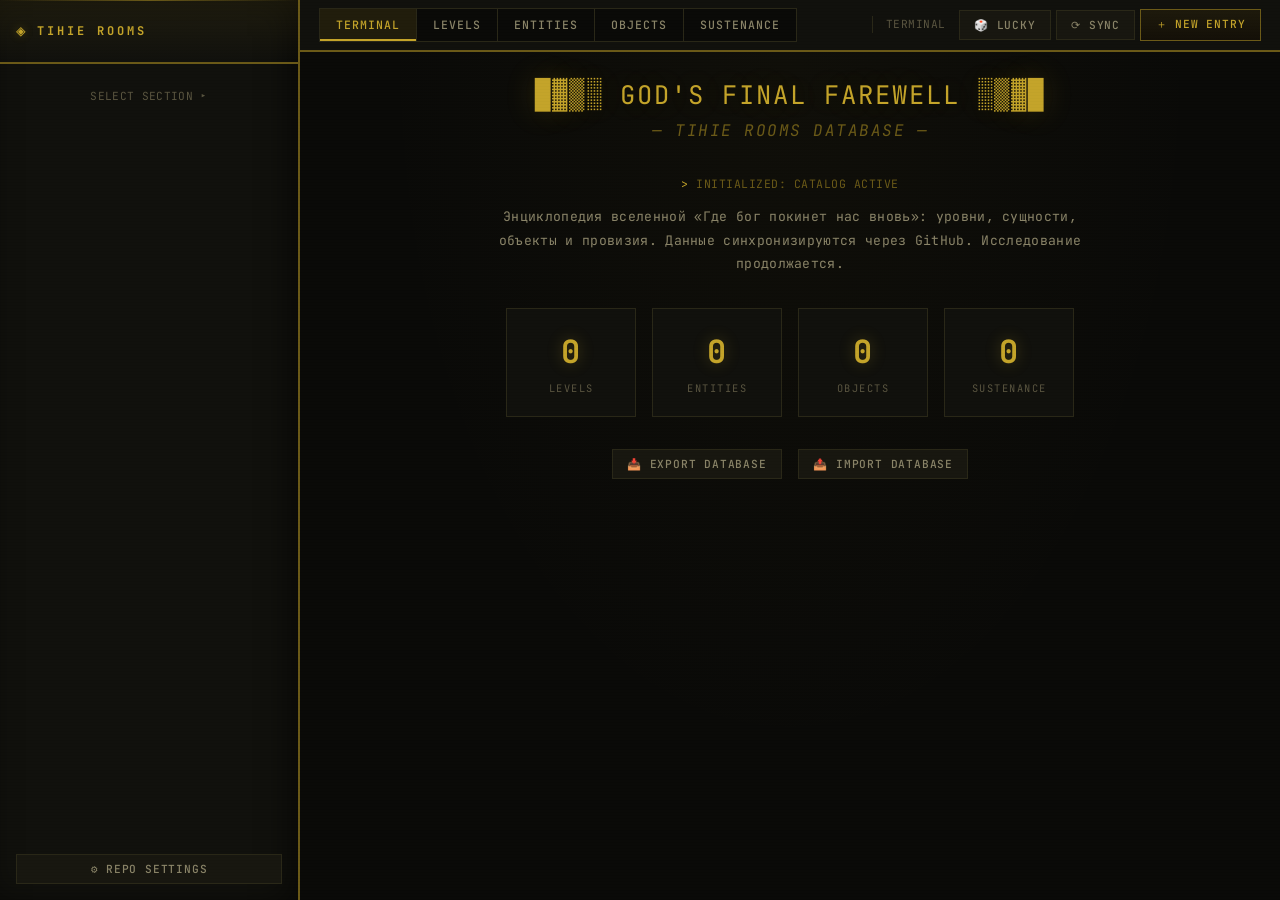
==== commit e6f2ac3a: "Update AiEnchansedVersion.html" ====
--- a/AiEnchansedVersion.html
+++ b/AiEnchansedVersion.html
@@ -3,359 +3,1161 @@
 <head>
 <meta charset="UTF-8">
 <meta name="viewport" content="width=device-width, initial-scale=1.0, maximum-scale=1.0, user-scalable=yes">
-<title>"GodsFinalFarewell" Encyclopedia</title>
+<title>█▓▒░ GOD'S FINAL FAREWELL ░▒▓█ — Backrooms Database</title>
 <script src="https://cdn.jsdelivr.net/npm/marked/marked.min.js"></script>
 <style>
+@import url('https://fonts.googleapis.com/css2?family=JetBrains+Mono:wght@300;400;500;600;700&family=Source+Code+Pro:wght@300;400;600;700&display=swap');
+
 :root {
-  --bg: #0b0d14;
-  --surface: #141820;
-  --surface2: #1a1e28;
-  --border: #282d3a;
-  --border-hover: #4a4f5a;
-  --text: #c8ccd6;
-  --text-dim: #7a7f8c;
-  --gold: #d4a853;
-  --gold-light: #ead094;
-  --gold-dim: #8a6d3b;
-  --red: #d4745c;
-  --green: #5c9a7a;
-  --blue: #5c7f9a;
-  --purple: #8a6d9a;
-  --orange: #c4844a;
-  --radius: 14px;
-  --radius-sm: 10px;
-  --transition: 0.25s cubic-bezier(0.4,0,0.2,1);
-}
+  --bg: #0a0a08;
+  --surface: #11110d;
+  --surface2: #181710;
+  --border: #2a2818;
+  --border-light: #3d3a22;
+  --text: #d4cbb0;
+  --text-dim: #8a8468;
+  --text-muted: #5a5540;
+  --amber: #c4a42a;
+  --amber-light: #e8cc50;
+  --amber-dim: #6b5a18;
+  --amber-glow: rgba(196, 164, 42, 0.3);
+  --yellow-pale: #f5e6a0;
+  --red: #c44a3a;
+  --red-dim: #6b2a1e;
+  --green: #5a8a4a;
+  --green-dim: #2a4a1e;
+  --blue: #4a7a9a;
+  --purple: #7a5a9a;
+  --orange: #b87a3a;
+  --radius: 2px;
+  --radius-sm: 1px;
+  --transition: 0.15s ease;
+  --font-mono: 'JetBrains Mono', 'Source Code Pro', 'Courier New', monospace;
+  --scanline: rgba(0,0,0,0.03);
+}
+
 * { margin:0; padding:0; box-sizing:border-box; }
+
+/* ── CRT SCANLINES ──────────────────────────── */
+body::after {
+  content: '';
+  position: fixed;
+  top: 0; left: 0; right: 0; bottom: 0;
+  background: repeating-linear-gradient(
+    0deg,
+    var(--scanline) 0px,
+    var(--scanline) 1px,
+    transparent 1px,
+    transparent 3px
+  );
+  pointer-events: none;
+  z-index: 9999;
+  opacity: 0.4;
+}
+
 body {
-  font-family: 'Segoe UI','Inter',system-ui,-apple-system,sans-serif;
+  font-family: var(--font-mono);
   background: var(--bg);
   color: var(--text);
   display: flex;
   height: 100vh;
   overflow: hidden;
-  line-height: 1.6;
-}
-::-webkit-scrollbar { width:6px; }
-::-webkit-scrollbar-track { background:var(--bg); }
-::-webkit-scrollbar-thumb { background:var(--border); border-radius:3px; }
-::-webkit-scrollbar-thumb:hover { background:var(--border-hover); }
-
+  line-height: 1.5;
+  letter-spacing: 0.02em;
+  image-rendering: auto;
+}
+
+/* ── SCROLLBAR ──────────────────────────────── */
+::-webkit-scrollbar { width: 8px; }
+::-webkit-scrollbar-track { background: var(--bg); border-left: 1px solid var(--border); }
+::-webkit-scrollbar-thumb { background: var(--border-light); border: 1px solid var(--amber-dim); }
+::-webkit-scrollbar-thumb:hover { background: var(--amber-dim); }
+
+/* ── SIDEBAR ────────────────────────────────── */
 .sidebar {
-  width: 280px; background: var(--surface);
+  width: 300px;
+  background: var(--surface);
+  border-right: 2px solid var(--amber-dim);
+  display: flex;
+  flex-direction: column;
+  flex-shrink: 0;
+  overflow-y: auto;
+  transition: transform var(--transition);
+  box-shadow: inset -10px 0 30px rgba(0,0,0,0.5);
+}
+
+.sidebar-header {
+  padding: 1.2rem 1rem;
+  border-bottom: 2px solid var(--amber-dim);
+  background: linear-gradient(180deg, rgba(196,164,42,0.08) 0%, transparent 100%);
+  font-weight: 700;
+  color: var(--amber);
+  text-transform: uppercase;
+  letter-spacing: 3px;
+  font-size: 0.75rem;
+  display: flex;
+  align-items: center;
+  gap: 0.5rem;
+  position: relative;
+  overflow: hidden;
+}
+
+.sidebar-header::before {
+  content: '';
+  position: absolute;
+  top: 0; left: 0; right: 0;
+  height: 1px;
+  background: linear-gradient(90deg, transparent, var(--amber-dim), transparent);
+}
+
+.sidebar-header .icon {
+  font-size: 1rem;
+  color: var(--amber);
+  text-shadow: 0 0 10px var(--amber-glow);
+  animation: pulse-icon 2s ease-in-out infinite;
+}
+
+@keyframes pulse-icon {
+  0%, 100% { opacity: 0.6; }
+  50% { opacity: 1; }
+}
+
+.tree {
+  flex: 1;
+  overflow-y: auto;
+  padding: 0.5rem 0;
+}
+
+.tree-item {
+  padding: 0.45rem 0.8rem;
+  cursor: pointer;
+  display: flex;
+  align-items: center;
+  gap: 0.5rem;
+  color: var(--text-dim);
+  font-size: 0.78rem;
+  transition: var(--transition);
+  border-left: 2px solid transparent;
+  margin: 0;
+  font-family: var(--font-mono);
+  letter-spacing: 0.03em;
+}
+
+.tree-item:hover {
+  background: rgba(196,164,42,0.05);
+  color: var(--amber-light);
+  border-left-color: var(--amber-dim);
+}
+
+.tree-item.active {
+  background: rgba(196,164,42,0.1);
+  color: var(--amber);
+  border-left-color: var(--amber);
+  font-weight: 600;
+  text-shadow: 0 0 8px rgba(196,164,42,0.2);
+}
+
+.tree-folder {
+  font-weight: 600;
+  color: var(--amber-dim);
+  letter-spacing: 1.5px;
+  text-transform: uppercase;
+  font-size: 0.7rem;
+}
+
+.tree-folder::before {
+  content: '▸';
+  display: inline-block;
+  margin-right: 2px;
+  transition: transform var(--transition);
+  font-size: 0.6rem;
+  color: var(--amber);
+}
+
+.tree-folder.open::before {
+  transform: rotate(90deg);
+}
+
+.tree-children {
+  margin-left: 0.3rem;
+  border-left: 1px dashed #2a2818;
+  overflow: hidden;
+  transition: max-height 0.3s ease;
+}
+
+/* ── MAIN ───────────────────────────────────── */
+.main {
+  flex: 1;
+  display: flex;
+  flex-direction: column;
+  overflow: hidden;
+}
+
+/* ── TOP BAR ────────────────────────────────── */
+.top-bar {
+  background: var(--surface);
+  border-bottom: 2px solid var(--amber-dim);
+  padding: 0.5rem 1.2rem;
+  display: flex;
+  align-items: center;
+  gap: 0.8rem;
+  flex-wrap: wrap;
+  z-index: 10;
+  position: relative;
+}
+
+.top-bar::after {
+  content: '';
+  position: absolute;
+  bottom: -2px; left: 0; right: 0;
+  height: 2px;
+  background: linear-gradient(90deg, transparent, var(--amber-dim), transparent);
+  opacity: 0.5;
+}
+
+.tabs {
+  display: flex;
+  gap: 0;
+  margin-right: auto;
+  border: 1px solid var(--border);
+  background: var(--bg);
+}
+
+.tab-btn {
+  background: transparent;
+  border: none;
   border-right: 1px solid var(--border);
-  display: flex; flex-direction: column; flex-shrink: 0;
-  overflow-y: auto; transition: transform var(--transition);
-}
-.sidebar-header {
-  padding: 1.3rem 1.2rem; border-bottom: 1px solid var(--border);
-  display: flex; align-items: center; gap: 0.6rem;
-  font-weight: 700; color: var(--gold);
-  text-transform: uppercase; letter-spacing: 1.5px; font-size: 0.82rem;
-  background: linear-gradient(180deg, rgba(212,168,83,0.08), transparent);
-}
-.sidebar-header .icon { font-size: 1.2rem; filter: drop-shadow(0 0 8px rgba(212,168,83,0.4)); }
-.tree { flex:1; overflow-y:auto; padding:0.5rem 0; }
-.tree-item {
-  padding: 0.55rem 1rem; cursor: pointer;
-  display: flex; align-items: center; gap: 0.5rem;
-  color: var(--text-dim); font-size: 0.85rem;
+  color: var(--text-dim);
+  padding: 0.45rem 1rem;
+  font-size: 0.72rem;
+  cursor: pointer;
   transition: var(--transition);
-  border-left: 3px solid transparent;
-  border-radius: 0 8px 8px 0;
-  margin: 1px 8px 1px 0;
-}
-.tree-item:hover { background: var(--surface2); color: var(--text); border-left-color: var(--border-hover); }
-.tree-item.active { background: rgba(212,168,83,0.08); color: var(--gold); border-left-color: var(--gold); font-weight: 500; }
-.tree-folder { font-weight: 600; color: var(--gold-dim); letter-spacing: 0.3px; }
-.tree-folder::before { content: '▸'; display: inline-block; margin-right: 2px; transition: transform var(--transition); font-size: 0.7rem; }
-.tree-folder.open::before { transform: rotate(90deg); }
-.tree-children { margin-left: 0.6rem; border-left: 1px dashed #282d3a; overflow: hidden; transition: max-height 0.35s ease; }
-
-.main { flex:1; display:flex; flex-direction:column; overflow:hidden; }
-.top-bar {
-  background: var(--surface); border-bottom: 1px solid var(--border);
-  padding: 0.6rem 1.5rem; display:flex; align-items:center; gap:1rem;
-  flex-wrap:wrap; backdrop-filter: blur(10px); z-index:10;
-}
-.tabs { display:flex; gap:0.3rem; margin-right:auto; }
-.tab-btn {
-  background: transparent; border: 1px solid transparent; color: var(--text-dim);
-  padding: 0.45rem 1rem; border-radius: 20px; font-size: 0.82rem;
-  cursor: pointer; transition: var(--transition); font-weight: 500;
-}
-.tab-btn:hover { color: var(--text); background: var(--surface2); }
+  font-family: var(--font-mono);
+  font-weight: 500;
+  text-transform: uppercase;
+  letter-spacing: 1px;
+}
+
+.tab-btn:last-child { border-right: none; }
+
+.tab-btn:hover {
+  color: var(--amber-light);
+  background: rgba(196,164,42,0.05);
+}
+
 .tab-btn.active {
-  background: rgba(212,168,83,0.12); border-color: var(--gold-dim);
-  color: var(--gold); box-shadow: 0 0 12px rgba(212,168,83,0.1);
-}
-.breadcrumbs { font-size: 0.8rem; color: var(--text-dim); }
-.breadcrumbs span { color: var(--gold-dim); cursor:pointer; transition: var(--transition); }
-.breadcrumbs span:hover { color: var(--gold); }
-.actions { display:flex; gap:0.4rem; align-items:center; }
+  background: rgba(196,164,42,0.12);
+  color: var(--amber);
+  box-shadow: inset 0 -2px 0 var(--amber);
+}
+
+.breadcrumbs {
+  font-size: 0.7rem;
+  color: var(--text-muted);
+  font-family: var(--font-mono);
+  letter-spacing: 0.5px;
+  border-left: 1px solid var(--border);
+  padding-left: 0.8rem;
+}
+
+.breadcrumbs span {
+  color: var(--amber-dim);
+  cursor: pointer;
+  transition: var(--transition);
+}
+
+.breadcrumbs span:hover { color: var(--amber); }
+
+.actions { display: flex; gap: 0.3rem; align-items: center; }
+
+/* ── BUTTONS ────────────────────────────────── */
 .btn {
-  background: var(--surface2); border: 1px solid var(--border);
-  color: var(--text); padding: 0.5rem 1.1rem; border-radius: 20px;
-  font-size: 0.82rem; cursor: pointer; transition: var(--transition);
-  display: inline-flex; align-items: center; gap: 0.3rem;
-  font-weight: 500; white-space: nowrap;
-}
-.btn:hover { background: #232836; border-color: var(--border-hover); color: #e0e3ea; transform: translateY(-1px); }
-.btn.primary { background: linear-gradient(135deg, #2a2418, #33291a); border-color: var(--gold-dim); color: var(--gold-light); }
-.btn.primary:hover { background: linear-gradient(135deg, #33291a, #3d2f1c); box-shadow: 0 0 16px rgba(212,168,83,0.15); }
-.btn.danger { border-color: #5a3030; color: var(--red); }
-.btn.danger:hover { background: #2a1a1a; }
-
-.content-area { flex:1; overflow-y:auto; padding:1.5rem; }
+  background: var(--surface2);
+  border: 1px solid var(--border);
+  color: var(--text-dim);
+  padding: 0.45rem 0.9rem;
+  font-size: 0.7rem;
+  cursor: pointer;
+  transition: var(--transition);
+  display: inline-flex;
+  align-items: center;
+  gap: 0.3rem;
+  font-family: var(--font-mono);
+  font-weight: 500;
+  white-space: nowrap;
+  text-transform: uppercase;
+  letter-spacing: 0.8px;
+  position: relative;
+}
+
+.btn:hover {
+  background: #1e1c14;
+  border-color: var(--amber-dim);
+  color: var(--amber-light);
+}
+
+.btn.primary {
+  background: linear-gradient(180deg, #1e1a0c 0%, #141008 100%);
+  border-color: var(--amber-dim);
+  color: var(--amber);
+}
+
+.btn.primary:hover {
+  background: linear-gradient(180deg, #2a2410 0%, #1e1a0c 100%);
+  box-shadow: 0 0 16px var(--amber-glow);
+  color: var(--amber-light);
+}
+
+.btn.danger {
+  border-color: var(--red-dim);
+  color: var(--red);
+}
+
+.btn.danger:hover {
+  background: #1a0e0c;
+  box-shadow: 0 0 12px rgba(196,74,58,0.15);
+}
+
+/* ── CONTENT ────────────────────────────────── */
+.content-area {
+  flex: 1;
+  overflow-y: auto;
+  padding: 1.5rem;
+  background:
+    radial-gradient(ellipse at 50% 0%, rgba(196,164,42,0.03) 0%, transparent 60%),
+    var(--bg);
+}
+
+/* ── GRID ───────────────────────────────────── */
 .grid {
   display: grid;
-  grid-template-columns: repeat(auto-fill, minmax(310px, 1fr));
-  gap: 1.2rem;
-}
+  grid-template-columns: repeat(auto-fill, minmax(340px, 1fr));
+  gap: 1rem;
+}
+
+/* ── CARD ───────────────────────────────────── */
 .card {
-  background: var(--surface); border: 1px solid var(--border);
-  border-radius: var(--radius); padding: 1.2rem; cursor: pointer;
-  transition: var(--transition); position: relative; overflow: hidden;
-}
+  background: var(--surface);
+  border: 1px solid var(--border);
+  padding: 0;
+  cursor: pointer;
+  transition: var(--transition);
+  position: relative;
+  overflow: hidden;
+}
+
 .card::before {
-  content: ''; position: absolute; top:0; left:0; right:0; height: 2px;
-  background: linear-gradient(90deg, transparent, var(--gold-dim), transparent);
-  opacity: 0; transition: opacity var(--transition);
-}
-.card:hover { transform: translateY(-4px); border-color: var(--border-hover); box-shadow: 0 8px 24px rgba(0,0,0,0.4); }
+  content: '';
+  position: absolute;
+  top: 0; left: 0; right: 0;
+  height: 2px;
+  background: var(--amber-dim);
+  opacity: 0;
+  transition: opacity var(--transition);
+}
+
+.card:hover {
+  border-color: var(--amber-dim);
+  transform: translateY(-2px);
+  box-shadow: 0 8px 24px rgba(0,0,0,0.6), 0 0 0 1px rgba(196,164,42,0.1);
+}
+
 .card:hover::before { opacity: 1; }
+
+.card-inner { padding: 1rem; }
+
+.card-img-wrap {
+  width: 100%;
+  height: 150px;
+  overflow: hidden;
+  background: var(--surface2);
+  border-bottom: 1px solid var(--border);
+  display: flex;
+  align-items: center;
+  justify-content: center;
+  position: relative;
+}
+
+.card-img-wrap::after {
+  content: '';
+  position: absolute;
+  top: 0; left: 0; right: 0; bottom: 0;
+  background: linear-gradient(180deg, rgba(10,10,8,0.3) 0%, transparent 50%, rgba(10,10,8,0.5) 100%);
+  pointer-events: none;
+}
+
 .card-img {
-  width: 100%; height: 130px; object-fit: cover;
-  border-radius: var(--radius-sm); margin-bottom: 0.7rem;
-  background: var(--surface2); border: 1px solid var(--border);
+  width: 100%;
+  height: 100%;
+  object-fit: cover;
+  transition: transform 0.4s ease;
+  filter: sepia(0.15) contrast(1.05);
+}
+
+.card:hover .card-img { transform: scale(1.03); }
+
+.card-img-placeholder {
+  width: 100%;
+  height: 100%;
+  display: flex;
+  align-items: center;
+  justify-content: center;
+  font-size: 3rem;
+  color: var(--amber-dim);
+  background: var(--surface2);
+}
+
+/* ── CARD HEADER BAR ────────────────────────── */
+.card-header-bar {
+  display: flex;
+  justify-content: space-between;
+  align-items: center;
+  padding: 0.5rem 1rem;
+  background: var(--bg);
+  border-bottom: 1px solid var(--border);
+}
+
+.card-id {
+  font-weight: 700;
+  color: var(--amber);
+  font-size: 0.78rem;
+  font-family: var(--font-mono);
+  letter-spacing: 0.5px;
+}
+
+.card-class-icon {
+  font-size: 1.2rem;
   transition: transform var(--transition);
 }
-.card:hover .card-img { transform: scale(1.02); }
-.card-header { display:flex; justify-content:space-between; align-items:center; margin-bottom:0.4rem; }
-.card-id { font-weight: 700; color: var(--gold); font-size: 0.9rem; }
-.class-icon { font-size: 1.3rem; transition: transform var(--transition); }
-.card:hover .class-icon { transform: scale(1.15); }
-.stat-row { display:flex; align-items:center; gap:0.3rem; margin:0.15rem 0; font-size:0.72rem; }
-.stat-label-mini { width: 75px; color: var(--text-dim); text-align: right; font-size: 0.68rem; }
-.stat-bar { flex:1; height:5px; background: var(--surface2); border-radius:3px; overflow:hidden; }
-.stat-fill { height:100%; border-radius:3px; transition: width 0.6s ease; }
-.stat-value { width: 28px; text-align: center; color: var(--gold-dim); font-weight: 600; font-size: 0.7rem; }
-.card-desc { font-size: 0.82rem; color: var(--text-dim); margin-top: 0.3rem; line-height: 1.5; }
-.card-date { font-size: 0.7rem; color: #5a5f6a; margin-top: 0.3rem; }
+
+.card:hover .card-class-icon { transform: scale(1.15); }
+
+.card-title {
+  font-weight: 600;
+  font-size: 0.88rem;
+  color: var(--text);
+  margin-bottom: 0.5rem;
+  font-family: var(--font-mono);
+  letter-spacing: 0.3px;
+}
+
+.stat-row {
+  display: flex;
+  align-items: center;
+  gap: 0.3rem;
+  margin: 0.2rem 0;
+  font-size: 0.65rem;
+  font-family: var(--font-mono);
+}
+
+.stat-label-mini {
+  width: 80px;
+  color: var(--text-muted);
+  text-align: right;
+  font-size: 0.62rem;
+  text-transform: uppercase;
+  letter-spacing: 0.5px;
+}
+
+.stat-bar {
+  flex: 1;
+  height: 4px;
+  background: var(--bg);
+  border: 1px solid var(--border);
+  overflow: hidden;
+}
+
+.stat-fill {
+  height: 100%;
+  transition: width 0.5s ease;
+}
+
+.stat-value {
+  width: 28px;
+  text-align: center;
+  color: var(--amber);
+  font-weight: 600;
+  font-size: 0.65rem;
+}
+
+.card-desc {
+  font-size: 0.72rem;
+  color: var(--text-dim);
+  margin-top: 0.5rem;
+  line-height: 1.5;
+  font-family: var(--font-mono);
+}
+
+.card-footer {
+  display: flex;
+  justify-content: space-between;
+  align-items: center;
+  padding: 0.5rem 1rem;
+  border-top: 1px solid var(--border);
+  background: var(--bg);
+  font-size: 0.62rem;
+  color: var(--text-muted);
+}
+
+.card-footer .tags {
+  display: flex;
+  gap: 0.2rem;
+  flex-wrap: wrap;
+}
+
 .tag {
-  display: inline-block; background: var(--surface2); color: var(--gold-dim);
-  padding: 0.15rem 0.6rem; border-radius: 12px; font-size: 0.7rem;
-  margin-right: 0.3rem; cursor: pointer; transition: var(--transition);
-  border: 1px solid transparent;
-}
-.tag:hover { background: #252a38; border-color: var(--border-hover); color: var(--gold); }
-
+  display: inline-block;
+  background: var(--surface2);
+  color: var(--amber-dim);
+  padding: 0.1rem 0.5rem;
+  font-size: 0.6rem;
+  cursor: pointer;
+  transition: var(--transition);
+  border: 1px solid var(--border);
+  font-family: var(--font-mono);
+  text-transform: uppercase;
+  letter-spacing: 0.3px;
+}
+
+.tag:hover {
+  background: #1e1c14;
+  border-color: var(--amber-dim);
+  color: var(--amber);
+}
+
+/* ── MODAL ──────────────────────────────────── */
 .modal {
-  display: none; position: fixed; top:0; left:0; width:100%; height:100%;
-  background: rgba(0,0,0,0.75); backdrop-filter: blur(8px);
-  align-items: center; justify-content: center; z-index: 100; padding: 1rem;
-  animation: fadeIn 0.2s ease;
-}
+  display: none;
+  position: fixed;
+  top: 0; left: 0;
+  width: 100%; height: 100%;
+  background: rgba(0,0,0,0.85);
+  backdrop-filter: blur(4px);
+  align-items: center;
+  justify-content: center;
+  z-index: 100;
+  padding: 1rem;
+  animation: fadeIn 0.15s ease;
+}
+
 .modal.active { display: flex; }
-@keyframes fadeIn { from { opacity:0; } to { opacity:1; } }
+
+@keyframes fadeIn { from { opacity: 0; } to { opacity: 1; } }
+
 .modal-content {
-  background: var(--surface); border: 1px solid var(--border);
-  border-radius: 20px; padding: 2rem; max-width: 820px; width: 100%;
-  max-height: 90vh; overflow-y: auto; position: relative;
-  box-shadow: 0 20px 60px rgba(0,0,0,0.6);
-  animation: slideUp 0.3s ease;
-}
-@keyframes slideUp { from { transform: translateY(20px); opacity:0; } to { transform: translateY(0); opacity:1; } }
-
+  background: var(--surface);
+  border: 2px solid var(--amber-dim);
+  padding: 2rem;
+  max-width: 850px;
+  width: 100%;
+  max-height: 90vh;
+  overflow-y: auto;
+  position: relative;
+  box-shadow:
+    0 20px 60px rgba(0,0,0,0.7),
+    0 0 40px rgba(196,164,42,0.05),
+    inset 0 0 60px rgba(0,0,0,0.3);
+  animation: slideUp 0.2s ease;
+}
+
+@keyframes slideUp {
+  from { transform: translateY(15px); opacity: 0; }
+  to { transform: translateY(0); opacity: 1; }
+}
+
+.modal-content::before {
+  content: '';
+  position: absolute;
+  top: 0; left: 0; right: 0;
+  height: 2px;
+  background: linear-gradient(90deg, transparent, var(--amber), transparent);
+}
+
+/* ── FLOATING ACTIONS ───────────────────────── */
 .floating-actions {
-  position: sticky; bottom: 0;
-  background: linear-gradient(transparent, var(--surface) 30%);
-  padding: 1rem 0 0; display: flex; justify-content: flex-end; gap: 0.7rem;
-  margin-top: 1.5rem; border-top: 1px solid var(--border); z-index: 10;
-}
+  position: sticky;
+  bottom: 0;
+  background: linear-gradient(transparent, var(--surface) 40%);
+  padding: 1.2rem 0 0;
+  display: flex;
+  justify-content: flex-end;
+  gap: 0.6rem;
+  margin-top: 1.5rem;
+  border-top: 1px solid var(--border);
+  z-index: 10;
+}
+
+/* ── FORM SECTIONS ──────────────────────────── */
 .form-section {
-  background: var(--surface2); border: 1px solid var(--border);
-  border-radius: var(--radius); padding: 1.2rem; margin: 1rem 0;
-}
+  background: var(--surface2);
+  border: 1px solid var(--border);
+  padding: 1.2rem;
+  margin: 1rem 0;
+  position: relative;
+}
+
+.form-section::before {
+  content: '';
+  position: absolute;
+  top: 0; left: 0; right: 0;
+  height: 1px;
+  background: var(--amber-dim);
+  opacity: 0.5;
+}
+
 .form-section h4 {
-  color: var(--gold); font-size: 0.8rem; text-transform: uppercase;
-  letter-spacing: 1px; margin-bottom: 0.8rem;
-  display: flex; align-items: center; gap: 0.4rem;
-}
+  color: var(--amber);
+  font-size: 0.7rem;
+  text-transform: uppercase;
+  letter-spacing: 2px;
+  margin-bottom: 0.8rem;
+  display: flex;
+  align-items: center;
+  gap: 0.4rem;
+  font-family: var(--font-mono);
+}
+
+.form-section h4::after {
+  content: '';
+  flex: 1;
+  height: 1px;
+  background: var(--border);
+  margin-left: 0.5rem;
+}
+
 .spinner {
-  display: inline-block; width: 1.5rem; height: 1.5rem;
-  border: 2px solid var(--border); border-top-color: var(--gold);
-  border-radius: 50%; animation: spin 0.7s linear infinite;
-}
+  display: inline-block;
+  width: 1.5rem; height: 1.5rem;
+  border: 2px solid var(--border);
+  border-top-color: var(--amber);
+  animation: spin 0.6s linear infinite;
+}
+
 @keyframes spin { to { transform: rotate(360deg); } }
+
 .loading-overlay {
-  position: absolute; top:0; left:0; width:100%; height:100%;
-  background: rgba(11,13,20,0.8); display: flex; align-items: center;
-  justify-content: center; border-radius: 20px; z-index: 50;
-}
-.form-group { margin-bottom: 1rem; }
+  position: absolute;
+  top: 0; left: 0;
+  width: 100%; height: 100%;
+  background: rgba(10,10,8,0.85);
+  display: flex;
+  align-items: center;
+  justify-content: center;
+  z-index: 50;
+  backdrop-filter: blur(2px);
+}
+
+/* ── FORM ELEMENTS ──────────────────────────── */
+.form-group { margin-bottom: 0.8rem; }
+
 .form-group label {
-  display: block; font-size: 0.82rem; color: var(--text-dim);
-  margin-bottom: 0.3rem; font-weight: 500;
-}
+  display: block;
+  font-size: 0.68rem;
+  color: var(--text-muted);
+  margin-bottom: 0.25rem;
+  font-weight: 500;
+  font-family: var(--font-mono);
+  text-transform: uppercase;
+  letter-spacing: 0.8px;
+}
+
 .form-group input, .form-group textarea, .form-group select {
-  width: 100%; padding: 0.7rem 0.9rem; background: var(--bg);
-  border: 1px solid var(--border); border-radius: var(--radius-sm);
-  color: var(--text); font-size: 0.88rem; outline: none;
-  transition: var(--transition); font-family: inherit;
-}
+  width: 100%;
+  padding: 0.6rem 0.8rem;
+  background: var(--bg);
+  border: 1px solid var(--border);
+  color: var(--text);
+  font-size: 0.78rem;
+  outline: none;
+  transition: var(--transition);
+  font-family: var(--font-mono);
+}
+
 .form-group input:focus, .form-group textarea:focus, .form-group select:focus {
-  border-color: var(--gold-dim); box-shadow: 0 0 0 3px rgba(212,168,83,0.08);
-}
-.gallery { display:flex; flex-wrap:wrap; gap:0.5rem; margin-top:0.5rem; }
+  border-color: var(--amber-dim);
+  box-shadow: 0 0 0 2px rgba(196,164,42,0.08);
+}
+
+.form-group select {
+  cursor: pointer;
+  appearance: none;
+  background-image: url("data:image/svg+xml,%3Csvg xmlns='http://www.w3.org/2000/svg' width='12' height='12' viewBox='0 0 12 12'%3E%3Cpath fill='%238a8468' d='M6 8L1 3h10z'/%3E%3C/svg%3E");
+  background-repeat: no-repeat;
+  background-position: right 0.7rem center;
+  padding-right: 2rem;
+}
+
+.form-group textarea {
+  resize: vertical;
+  min-height: 100px;
+}
+
+/* ── GALLERY ────────────────────────────────── */
+.gallery {
+  display: flex;
+  flex-wrap: wrap;
+  gap: 0.5rem;
+  margin-top: 0.5rem;
+}
+
 .gallery img {
-  width: 80px; height: 80px; object-fit: cover;
-  border-radius: var(--radius-sm); cursor: pointer;
-  border: 2px solid var(--border); transition: var(--transition);
-}
-.gallery img:hover { transform: scale(1.6); z-index: 10; box-shadow: 0 8px 24px rgba(0,0,0,0.6); border-color: var(--gold-dim); }
+  width: 70px; height: 70px;
+  object-fit: cover;
+  cursor: pointer;
+  border: 2px solid var(--border);
+  transition: var(--transition);
+  filter: sepia(0.2);
+}
+
+.gallery img:hover {
+  transform: scale(1.8);
+  z-index: 10;
+  box-shadow: 0 8px 24px rgba(0,0,0,0.7);
+  border-color: var(--amber);
+  filter: sepia(0);
+}
+
+/* ── LIGHTBOX ───────────────────────────────── */
 .lightbox {
-  position: fixed; top:0; left:0; width:100%; height:100%;
-  background: rgba(0,0,0,0.92); display: none;
-  align-items: center; justify-content: center; z-index: 200; cursor: pointer;
-}
+  position: fixed;
+  top: 0; left: 0;
+  width: 100%; height: 100%;
+  background: rgba(0,0,0,0.94);
+  display: none;
+  align-items: center;
+  justify-content: center;
+  z-index: 200;
+  cursor: pointer;
+}
+
 .lightbox.active { display: flex; }
-.lightbox img { max-width: 90%; max-height: 90%; border-radius: var(--radius); box-shadow: 0 10px 40px rgba(0,0,0,0.5); }
-
+
+.lightbox img {
+  max-width: 90%;
+  max-height: 90%;
+  border: 2px solid var(--amber-dim);
+  box-shadow: 0 10px 40px rgba(0,0,0,0.6);
+}
+
+/* ── VIEW SECTION ───────────────────────────── */
 .view-section {
-  background: var(--surface2); border: 1px solid var(--border);
-  border-radius: var(--radius); padding: 1.2rem; margin: 1.2rem 0;
-}
-.view-section p { line-height: 1.8; margin-bottom: 0.8rem; color: var(--text); }
+  background: var(--surface2);
+  border: 1px solid var(--border);
+  padding: 1.2rem;
+  margin: 1rem 0;
+}
+
 .view-section h3 {
-  margin-bottom: 0.6rem; color: var(--gold);
-  font-size: 0.9rem; text-transform: uppercase; letter-spacing: 0.8px;
-}
+  margin-bottom: 0.6rem;
+  color: var(--amber);
+  font-size: 0.72rem;
+  text-transform: uppercase;
+  letter-spacing: 2px;
+  font-family: var(--font-mono);
+  border-bottom: 1px solid var(--border);
+  padding-bottom: 0.5rem;
+}
+
+.view-section p {
+  line-height: 1.7;
+  margin-bottom: 0.6rem;
+  color: var(--text);
+  font-size: 0.82rem;
+}
+
+/* ── LINKED CARDS ───────────────────────────── */
 .entity-card, .food-card, .level-card {
-  display: inline-block; background: var(--surface);
-  border: 1px solid var(--border); border-radius: var(--radius-sm);
-  padding: 0.8rem; margin: 0.3rem; text-align: center;
-  cursor: pointer; transition: var(--transition);
-}
+  display: inline-block;
+  background: var(--surface);
+  border: 1px solid var(--border);
+  padding: 0.5rem;
+  margin: 0.3rem;
+  text-align: center;
+  cursor: pointer;
+  transition: var(--transition);
+  min-width: 90px;
+}
+
 .entity-card:hover, .food-card:hover, .level-card:hover {
-  border-color: var(--gold-dim); transform: translateY(-2px);
-  box-shadow: 0 4px 12px rgba(0,0,0,0.3);
-}
+  border-color: var(--amber-dim);
+  transform: translateY(-2px);
+  box-shadow: 0 4px 12px rgba(0,0,0,0.4);
+}
+
 .entity-card img, .food-card img, .level-card img {
-  width: 80px; height: 80px; object-fit: cover; border-radius: 8px; margin-bottom: 0.4rem;
-}
-.entity-card-name, .food-card-name, .level-card-name { font-size: 0.78rem; color: var(--gold-dim); font-weight: 500; }
-
+  width: 60px; height: 60px;
+  object-fit: cover;
+  margin-bottom: 0.3rem;
+  filter: sepia(0.15);
+}
+
+.entity-card-name, .food-card-name, .level-card-name {
+  font-size: 0.65rem;
+  color: var(--amber-dim);
+  font-weight: 500;
+  font-family: var(--font-mono);
+  text-transform: uppercase;
+  letter-spacing: 0.5px;
+}
+
+/* ── DROPDOWN SEARCH ────────────────────────── */
 .dropdown-search { position: relative; }
+
 .dropdown-search .selected-items {
-  display: flex; flex-wrap: wrap; gap: 0.3rem;
-  min-height: 42px; align-items: center; padding: 0.4rem;
-  background: var(--bg); border: 1px solid var(--border);
-  border-radius: var(--radius-sm); cursor: text;
-}
+  display: flex;
+  flex-wrap: wrap;
+  gap: 0.3rem;
+  min-height: 38px;
+  align-items: center;
+  padding: 0.35rem;
+  background: var(--bg);
+  border: 1px solid var(--border);
+  cursor: text;
+}
+
 .selected-item {
-  background: #252a38; padding: 0.2rem 0.6rem; border-radius: 12px;
-  font-size: 0.78rem; display: flex; align-items: center; gap: 0.3rem;
+  background: #1a1a12;
+  padding: 0.15rem 0.5rem;
+  font-size: 0.68rem;
+  display: flex;
+  align-items: center;
+  gap: 0.3rem;
   border: 1px solid var(--border);
-}
-.selected-item .remove { cursor: pointer; color: var(--red); font-weight: bold; transition: var(--transition); }
+  font-family: var(--font-mono);
+  color: var(--amber-dim);
+}
+
+.selected-item .remove {
+  cursor: pointer;
+  color: var(--red);
+  font-weight: bold;
+  transition: var(--transition);
+}
+
 .selected-item .remove:hover { color: #ff6b6b; }
+
 .dropdown-search input {
-  width: 100%; margin-top: 0.3rem; background: var(--bg);
-  border: 1px solid var(--border); border-radius: var(--radius-sm);
-  color: var(--text); padding: 0.5rem 0.7rem; font-size: 0.85rem; outline: none;
-}
+  width: 100%;
+  margin-top: 0.3rem;
+  background: var(--bg);
+  border: 1px solid var(--border);
+  color: var(--text);
+  padding: 0.45rem 0.6rem;
+  font-size: 0.78rem;
+  outline: none;
+  font-family: var(--font-mono);
+}
+
 .dropdown-search .dropdown-list {
-  position: absolute; top: 100%; left: 0; width: 100%;
-  background: var(--surface); border: 1px solid var(--border);
-  border-radius: 0 0 var(--radius-sm) var(--radius-sm);
-  max-height: 180px; overflow-y: auto; z-index: 60; display: none;
-  box-shadow: 0 8px 24px rgba(0,0,0,0.5);
-}
+  position: absolute;
+  top: 100%;
+  left: 0;
+  width: 100%;
+  background: var(--surface);
+  border: 1px solid var(--amber-dim);
+  max-height: 180px;
+  overflow-y: auto;
+  z-index: 60;
+  display: none;
+  box-shadow: 0 8px 24px rgba(0,0,0,0.6);
+}
+
 .dropdown-list .dropdown-item {
-  padding: 0.5rem 0.7rem; cursor: pointer; color: var(--text);
-  font-size: 0.84rem; transition: background 0.1s;
-}
-.dropdown-list .dropdown-item:hover { background: var(--surface2); color: var(--gold); }
-.dropdown-item .no-results { color: var(--text-dim); font-style: italic; }
-
-.tag-cloud { display: flex; flex-wrap: wrap; gap: 0.4rem; margin: 1rem 0; justify-content: center; }
-.tag-cloud .tag { cursor: pointer; font-size: 0.78rem; padding: 0.2rem 0.8rem; }
-
-.stats-grid { display: grid; grid-template-columns: 1fr 1fr; gap: 0.6rem; }
-.stats-grid .form-group { margin-bottom: 0.5rem; }
-.stats-grid .form-group label { font-size: 0.75rem; }
-.stats-grid .form-group input { padding: 0.5rem 0.7rem; font-size: 0.82rem; }
-
-.filters-bar { display:flex; gap:0.8rem; margin-bottom:1.5rem; flex-wrap:wrap; align-items:center; }
+  padding: 0.4rem 0.6rem;
+  cursor: pointer;
+  color: var(--text);
+  font-size: 0.72rem;
+  font-family: var(--font-mono);
+  transition: background 0.1s;
+  border-bottom: 1px solid var(--border);
+}
+
+.dropdown-list .dropdown-item:hover {
+  background: rgba(196,164,42,0.08);
+  color: var(--amber);
+}
+
+.dropdown-item .no-results {
+  color: var(--text-dim);
+  font-style: italic;
+}
+
+/* ── TAG CLOUD ──────────────────────────────── */
+.tag-cloud {
+  display: flex;
+  flex-wrap: wrap;
+  gap: 0.3rem;
+  margin: 1rem 0;
+  justify-content: center;
+}
+
+.tag-cloud .tag {
+  cursor: pointer;
+  font-size: 0.65rem;
+  padding: 0.15rem 0.6rem;
+}
+
+/* ── STATS GRID ─────────────────────────────── */
+.stats-grid {
+  display: grid;
+  grid-template-columns: 1fr 1fr;
+  gap: 0.6rem;
+}
+
+.stats-grid .form-group { margin-bottom: 0.4rem; }
+
+.stats-grid .form-group label {
+  font-size: 0.62rem;
+}
+
+.stats-grid .form-group input {
+  padding: 0.4rem 0.6rem;
+  font-size: 0.72rem;
+}
+
+/* ── FILTERS BAR ────────────────────────────── */
+.filters-bar {
+  display: flex;
+  gap: 0.5rem;
+  margin-bottom: 1.2rem;
+  flex-wrap: wrap;
+  align-items: center;
+}
+
 .filters-bar input, .filters-bar select {
-  background: var(--surface); border: 1px solid var(--border);
-  color: var(--text); padding: 0.6rem 1rem; border-radius: 20px;
-  font-size: 0.85rem; outline: none; transition: var(--transition);
-}
-.filters-bar input:focus, .filters-bar select:focus { border-color: var(--gold-dim); }
-
+  background: var(--surface);
+  border: 1px solid var(--border);
+  color: var(--text);
+  padding: 0.5rem 0.8rem;
+  font-size: 0.7rem;
+  outline: none;
+  transition: var(--transition);
+  font-family: var(--font-mono);
+}
+
+.filters-bar input:focus, .filters-bar select:focus {
+  border-color: var(--amber-dim);
+}
+
+.filters-bar select {
+  appearance: none;
+  background-image: url("data:image/svg+xml,%3Csvg xmlns='http://www.w3.org/2000/svg' width='10' height='10' viewBox='0 0 10 10'%3E%3Cpath fill='%238a8468' d='M5 7L1 2h8z'/%3E%3C/svg%3E");
+  background-repeat: no-repeat;
+  background-position: right 0.6rem center;
+  padding-right: 2rem;
+}
+
+/* ── TOAST ──────────────────────────────────── */
 .toast-container {
-  position: fixed; bottom: 1.5rem; right: 1.5rem; z-index: 300;
-  display: flex; flex-direction: column; gap: 0.5rem;
-}
+  position: fixed;
+  bottom: 1.5rem;
+  right: 1.5rem;
+  z-index: 300;
+  display: flex;
+  flex-direction: column;
+  gap: 0.5rem;
+}
+
 .toast {
-  background: var(--surface); border: 1px solid var(--border);
-  color: var(--text); padding: 0.8rem 1.2rem; border-radius: var(--radius-sm);
-  font-size: 0.85rem; box-shadow: 0 8px 24px rgba(0,0,0,0.5);
-  animation: slideIn 0.3s ease, fadeOut 0.3s ease 2.7s forwards;
+  background: var(--surface);
+  border: 1px solid var(--border);
+  color: var(--text);
+  padding: 0.7rem 1.2rem;
+  font-size: 0.7rem;
+  box-shadow: 0 8px 24px rgba(0,0,0,0.6);
+  animation: slideIn 0.25s ease, fadeOut 0.25s ease 2.5s forwards;
   max-width: 360px;
-}
+  font-family: var(--font-mono);
+  text-transform: uppercase;
+  letter-spacing: 0.5px;
+}
+
 .toast.success { border-left: 3px solid var(--green); }
 .toast.error { border-left: 3px solid var(--red); }
-.toast.info { border-left: 3px solid var(--gold-dim); }
-@keyframes slideIn { from { transform: translateX(100%); opacity:0; } to { transform: translateX(0); opacity:1; } }
-@keyframes fadeOut { from { opacity:1; } to { opacity:0; transform: translateY(-10px); } }
-
-.mobile-menu-btn { display: none; background: none; border: none; color: var(--text); font-size: 1.5rem; cursor: pointer; }
-
+.toast.info { border-left: 3px solid var(--amber-dim); }
+
+@keyframes slideIn {
+  from { transform: translateX(100%); opacity: 0; }
+  to { transform: translateX(0); opacity: 1; }
+}
+
+@keyframes fadeOut {
+  from { opacity: 1; }
+  to { opacity: 0; transform: translateY(-8px); }
+}
+
+/* ── MOBILE MENU ────────────────────────────── */
+.mobile-menu-btn {
+  display: none;
+  background: none;
+  border: none;
+  color: var(--text);
+  font-size: 1.5rem;
+  cursor: pointer;
+}
+
+/* ── HOME PAGE ──────────────────────────────── */
+.home-header {
+  text-align: center;
+  max-width: 800px;
+  margin: 0 auto;
+}
+
+.home-title {
+  color: var(--amber);
+  font-size: 1.6rem;
+  margin-bottom: 0.3rem;
+  font-family: var(--font-mono);
+  letter-spacing: 2px;
+  text-transform: uppercase;
+  text-shadow: 0 0 30px rgba(196,164,42,0.2);
+}
+
+.home-subtitle {
+  color: var(--amber-dim);
+  font-size: 1rem;
+  margin-bottom: 2rem;
+  font-family: var(--font-mono);
+  letter-spacing: 1.5px;
+  font-style: italic;
+}
+
+.home-desc {
+  color: var(--text-dim);
+  max-width: 600px;
+  margin: 0 auto 2rem;
+  font-size: 0.82rem;
+  line-height: 1.8;
+}
+
+.stat-cards-row {
+  display: flex;
+  gap: 1rem;
+  justify-content: center;
+  margin: 2rem 0;
+  flex-wrap: wrap;
+}
+
+.stat-card {
+  min-width: 130px;
+  background: var(--surface);
+  border: 1px solid var(--border);
+  padding: 1.2rem;
+  text-align: center;
+  cursor: pointer;
+  transition: var(--transition);
+}
+
+.stat-card:hover {
+  border-color: var(--amber-dim);
+  transform: translateY(-2px);
+  box-shadow: 0 4px 16px rgba(0,0,0,0.4);
+}
+
+.stat-card-num {
+  font-size: 2rem;
+  color: var(--amber);
+  font-weight: 700;
+  font-family: var(--font-mono);
+  text-shadow: 0 0 16px var(--amber-glow);
+}
+
+.stat-card-label {
+  color: var(--text-muted);
+  font-size: 0.65rem;
+  text-transform: uppercase;
+  letter-spacing: 1.5px;
+  margin-top: 0.3rem;
+}
+
+/* ── TERMINAL LINE ──────────────────────────── */
+.terminal-line {
+  font-family: var(--font-mono);
+  color: var(--amber-dim);
+  font-size: 0.72rem;
+  margin: 0.8rem 0;
+  letter-spacing: 0.5px;
+}
+
+.terminal-line::before {
+  content: '> ';
+  color: var(--amber);
+}
+
+/* ── RESPONSIVE ─────────────────────────────── */
 @media (max-width: 768px) {
   body { flex-direction: column; }
+
   .sidebar {
-    position: fixed; top: 0; left: 0; width: 280px; height: 100vh; z-index: 90;
+    position: fixed;
+    top: 0; left: 0;
+    width: 280px;
+    height: 100vh;
+    z-index: 90;
     transform: translateX(-100%);
   }
+
   .sidebar.open { transform: translateX(0); }
-  .mobile-menu-btn { display: block; }
-  .top-bar { padding: 0.5rem 0.8rem; gap: 0.4rem; }
-  .tabs { gap: 0.1rem; }
-  .tab-btn { padding: 0.35rem 0.6rem; font-size: 0.72rem; }
+
+  .mobile-menu-btn {
+    display: block;
+    position: fixed;
+    top: 0.5rem;
+    left: 0.5rem;
+    z-index: 95;
+    background: var(--surface);
+    padding: 0.2rem 0.5rem;
+    border: 1px solid var(--border);
+    color: var(--amber);
+  }
+
+  .top-bar { padding: 0.4rem 0.6rem; gap: 0.3rem; }
+  .tabs { gap: 0; }
+  .tab-btn { padding: 0.3rem 0.5rem; font-size: 0.6rem; }
   .grid { grid-template-columns: 1fr; }
-  .content-area { padding: 1rem; }
+  .content-area { padding: 0.8rem; }
   .modal-content { padding: 1.2rem; margin: 0.5rem; }
-  .card-img { height: 100px; }
+  .card-img-wrap { height: 120px; }
+}
+
+/* ── GLITCH TEXT (optional) ─────────────────── */
+@keyframes subtle-glitch {
+  0%, 100% { transform: translate(0); }
+  92% { transform: translate(0); }
+  93% { transform: translate(-1px, 0.5px); }
+  94% { transform: translate(1px, -0.5px); }
+  95% { transform: translate(0); }
+}
+
+.glitch-text {
+  animation: subtle-glitch 6s infinite;
 }
 </style>
 </head>
 <body>
 
-<button class="mobile-menu-btn" id="mobileMenuBtn" style="position:fixed;top:0.6rem;left:0.6rem;z-index:95;background:var(--surface);padding:0.3rem 0.6rem;border-radius:8px;border:1px solid var(--border);">☰</button>
+<button class="mobile-menu-btn" id="mobileMenuBtn">☰</button>
 
 <div class="sidebar" id="sidebar">
-  <div class="sidebar-header"><span class="icon">◈</span> Tihie Rooms</div>
+  <div class="sidebar-header"><span class="icon">◈</span> TIHIE ROOMS</div>
   <div class="tree" id="tree"></div>
-  <button class="btn" id="settingsBtn" style="margin:1rem;width:calc(100% - 2rem);justify-content:center;">⚙️ Настройки GitHub</button>
+  <button class="btn" id="settingsBtn" style="margin:1rem;width:calc(100% - 2rem);justify-content:center;">⚙ REPO SETTINGS</button>
 </div>
 
 <div class="main">
   <div class="top-bar" id="topBar">
     <div class="tabs">
-      <span class="tab-btn active" data-tab="home">Главная</span>
-      <span class="tab-btn" data-tab="levels">Уровни</span>
-      <span class="tab-btn" data-tab="entities">Сущности</span>
-      <span class="tab-btn" data-tab="items">Предметы</span>
-      <span class="tab-btn" data-tab="foods">Еда</span>
+      <span class="tab-btn active" data-tab="home">TERMINAL</span>
+      <span class="tab-btn" data-tab="levels">LEVELS</span>
+      <span class="tab-btn" data-tab="entities">ENTITIES</span>
+      <span class="tab-btn" data-tab="items">OBJECTS</span>
+      <span class="tab-btn" data-tab="foods">SUSTENANCE</span>
     </div>
-    <div class="breadcrumbs" id="breadcrumbs">Главная</div>
+    <div class="breadcrumbs" id="breadcrumbs">TERMINAL</div>
     <div class="actions">
-      <button class="btn" id="luckyBtn" title="Случайная запись">🎲 Лаки-Блок</button>
-      <button class="btn" id="refreshBtn" title="Обновить данные">🔄</button>
-      <button class="btn primary" id="addBtn">＋ Создать</button>
+      <button class="btn" id="luckyBtn" title="Random entry">🎲 LUCKY</button>
+      <button class="btn" id="refreshBtn" title="Refresh data">⟳ SYNC</button>
+      <button class="btn primary" id="addBtn">＋ NEW ENTRY</button>
     </div>
   </div>
   <div class="content-area" id="contentArea"></div>
@@ -364,16 +1166,16 @@
 <div class="modal" id="viewModal"><div class="modal-content" id="viewContent"></div></div>
 <div class="modal" id="editModal"><div class="modal-content" id="editContent"></div></div>
 <div class="modal" id="settingsModal">
-  <div class="modal-content" style="max-width:450px;">
-    <h3 style="color:var(--gold);">Настройки GitHub</h3>
+  <div class="modal-content" style="max-width:460px;">
+    <h3 style="color:var(--amber);font-family:var(--font-mono);letter-spacing:2px;text-transform:uppercase;font-size:0.8rem;margin-bottom:1rem;">▸ GITHUB CONFIGURATION</h3>
     <div class="form-section" style="margin-top:0.8rem;">
-      <div class="form-group"><label>Владелец репозитория</label><input id="settingsOwner" placeholder="username"></div>
-      <div class="form-group"><label>Название репозитория</label><input id="settingsRepo" placeholder="repo-name"></div>
-      <div class="form-group"><label>Токен (classic)</label><input type="password" id="settingsToken" placeholder="ghp_..."></div>
+      <div class="form-group"><label>Repository Owner</label><input id="settingsOwner" placeholder="username"></div>
+      <div class="form-group"><label>Repository Name</label><input id="settingsRepo" placeholder="repo-name"></div>
+      <div class="form-group"><label>Access Token (classic)</label><input type="password" id="settingsToken" placeholder="ghp_..."></div>
     </div>
     <div style="display:flex; gap:0.5rem; justify-content:flex-end; margin-top:1rem;">
-      <button class="btn" id="closeSettingsBtn">Закрыть</button>
-      <button class="btn primary" id="saveSettingsBtn">Сохранить</button>
+      <button class="btn" id="closeSettingsBtn">CANCEL</button>
+      <button class="btn primary" id="saveSettingsBtn">SAVE CONFIG</button>
     </div>
   </div>
 </div>
@@ -400,30 +1202,33 @@
 let currentEditType = null;
 
 const classStyles = JSON.parse(localStorage.getItem('classStyles')) || {
-  "0":{icon:"🟢",color:"#5c9a7a",name:"Безопасный"},
-  "1":{icon:"🟡",color:"#c4a44a",name:"Почти безопасный"},
-  "2":{icon:"🟠",color:"#c4844a",name:"Небезопасный"},
-  "3":{icon:"🔴",color:"#8b5a2b",name:"Опасный"},
-  "4":{icon:"🟣",color:"#a95a5a",name:"Очень опасный"},
-  "5":{icon:"🔵",color:"#8b0000",name:"Смертельный"}
+  "0":{icon:"🟢",color:"#5c9a7a",name:"SAFE"},
+  "1":{icon:"🟡",color:"#c4a44a",name:"NEARLY SAFE"},
+  "2":{icon:"🟠",color:"#c4844a",name:"UNSAFE"},
+  "3":{icon:"🔴",color:"#8b5a2b",name:"DANGEROUS"},
+  "4":{icon:"🟣",color:"#a95a5a",name:"EXTREME DANGER"},
+  "5":{icon:"🔵",color:"#8b0000",name:"DEADLY"}
 };
+
 const entityClassStyles = JSON.parse(localStorage.getItem('entityClassStyles')) || {
-  "0":{icon:"🟢",color:"#5c9a7a",name:"Безвредный"},
-  "1":{icon:"🟠",color:"#c4a44a",name:"Условно безопасный"},
-  "2":{icon:"🔴",color:"#c4844a",name:"Опасный"},
-  "3":{icon:"🔵",color:"#a95a5a",name:"Смертельно опасный"}
+  "0":{icon:"🟢",color:"#5c9a7a",name:"HARMLESS"},
+  "1":{icon:"🟠",color:"#c4a44a",name:"CONDITIONALLY SAFE"},
+  "2":{icon:"🔴",color:"#c4844a",name:"DANGEROUS"},
+  "3":{icon:"🔵",color:"#a95a5a",name:"DEADLY"}
 };
+
 const itemClassStyles = JSON.parse(localStorage.getItem('itemClassStyles')) || {
-  "cold_weapon":{icon:"🔪",color:"#5c9a7a",name:"Холодное оружие"},
-  "firearm":{icon:"🔫",color:"#c4a44a",name:"Огнестрел"},
-  "tool":{icon:"🔧",color:"#5c7f9a",name:"Инструмент"},
-  "other":{icon:"📦",color:"#7a7f8c",name:"Прочее"}
+  "cold_weapon":{icon:"🔪",color:"#5c9a7a",name:"MELEE WEAPON"},
+  "firearm":{icon:"🔫",color:"#c4a44a",name:"FIREARM"},
+  "tool":{icon:"🔧",color:"#5c7f9a",name:"TOOL"},
+  "other":{icon:"📦",color:"#7a7f8c",name:"MISC"}
 };
+
 const foodClassStyles = JSON.parse(localStorage.getItem('foodClassStyles')) || {
-  "drink":{icon:"🥤",color:"#5c9a7a",name:"Напитки"},
-  "dish":{icon:"🍲",color:"#c4a44a",name:"Блюдо"},
-  "plant":{icon:"🌱",color:"#5c7f9a",name:"Растительное"},
-  "other":{icon:"🍽️",color:"#7a7f8c",name:"Прочее"}
+  "drink":{icon:"🥤",color:"#5c9a7a",name:"BEVERAGE"},
+  "dish":{icon:"🍲",color:"#c4a44a",name:"DISH"},
+  "plant":{icon:"🌱",color:"#5c7f9a",name:"FLORA"},
+  "other":{icon:"🍽️",color:"#7a7f8c",name:"MISC"}
 };
 
 const statColors = {
@@ -433,17 +1238,15 @@
   calories:'#c4a44a',availability:'#5c9a7a',taste:'#c4a44a',shelfLife:'#5c7f9a'
 };
 
-// ── Toast ──────────────────────────────────────
 function toast(msg, type='info') {
   const container = document.getElementById('toastContainer');
   const el = document.createElement('div');
   el.className = `toast ${type}`;
   el.textContent = msg;
   container.appendChild(el);
-  setTimeout(() => el.remove(), 3000);
-}
-
-// ── Helpers ────────────────────────────────────
+  setTimeout(() => el.remove(), 2800);
+}
+
 function b64Encode(str) {
   const bytes = new TextEncoder().encode(str);
   const bin = Array.from(bytes, b => String.fromCodePoint(b)).join('');
@@ -456,10 +1259,12 @@
   if (type === 'foods') return foodClassStyles;
   return classStyles;
 }
+
 function getClassIcon(type, cls) {
   const styles = getClassStylesForType(type);
   return (styles[cls] || {}).icon || '⬜';
 }
+
 function ensureStats(obj, defaults) {
   if (!obj.stats) obj.stats = {};
   Object.keys(defaults).forEach(k => {
@@ -469,6 +1274,7 @@
   if (!obj.discoveredAt) obj.discoveredAt = new Date().toISOString().split('T')[0];
   return obj;
 }
+
 function getMaxId(arr) {
   let max = 0;
   arr.forEach(obj => {
@@ -477,10 +1283,10 @@
   });
   return max;
 }
+
 function strId(id) { return String(id).trim(); }
 function idsMatch(a, b) { return strId(a) === strId(b); }
 
-// ── Loading overlay ───────────────────────────
 function showLoading(container) {
   const overlay = document.createElement('div');
   overlay.className = 'loading-overlay';
@@ -489,9 +1295,9 @@
   container.appendChild(overlay);
   return overlay;
 }
+
 function hideLoading(overlay) { if (overlay) overlay.remove(); }
 
-// ── GitHub API ────────────────────────────────
 async function fetchFileIndex(folder) {
   if (!API.owner() || !API.repo()) return [];
   const url = `${API.base()}/${folder}`;
@@ -542,7 +1348,7 @@
 
 async function commitFile(filename, contentObj, oldSha) {
   const token = API.token();
-  if (!token) { toast('Настройте GitHub токен в настройках', 'error'); return false; }
+  if (!token) { toast('GITHUB TOKEN NOT CONFIGURED', 'error'); return false; }
   const url = `${API.base()}/${filename}`;
   let sha = oldSha || null;
   if (!sha) {
@@ -566,16 +1372,16 @@
     });
     if (!resp.ok) {
       const err = await resp.json().catch(() => ({}));
-      toast(err.message || 'Ошибка сохранения', 'error');
+      toast(err.message || 'SAVE ERROR', 'error');
       return false;
     }
     return true;
-  } catch(e) { toast('Сетевая ошибка при сохранении', 'error'); return false; }
+  } catch(e) { toast('NETWORK ERROR', 'error'); return false; }
 }
 
 async function uploadImageToRepo(file) {
   const token = API.token();
-  if (!token) { toast('Настройте GitHub токен', 'error'); return null; }
+  if (!token) { toast('GITHUB TOKEN NOT CONFIGURED', 'error'); return null; }
   const filename = `images/${Date.now()}_${file.name.replace(/[^a-zA-Z0-9._-]/g, '_')}`;
   const url = `${API.base()}/${filename}`;
   return new Promise((resolve) => {
@@ -593,7 +1399,7 @@
           const d = await resp.json();
           resolve(d.content.download_url);
         } else {
-          toast('Ошибка загрузки изображения', 'error');
+          toast('IMAGE UPLOAD FAILED', 'error');
           resolve(null);
         }
       } catch(e) { resolve(null); }
@@ -602,7 +1408,6 @@
   });
 }
 
-// ── Rendering ──────────────────────────────────
 function renderStatsHTML(stats, labels, colors) {
   return Object.entries(labels).map(([key, label]) => {
     const val = stats[key] || 0;
@@ -612,31 +1417,42 @@
     return `<div class="stat-row">
       <span class="stat-label-mini">${label}</span>
       <div class="stat-bar"><div class="stat-fill" style="width:${pct}%;background:${color};"></div></div>
-      <span class="stat-value">${val}${key==='calories'?' ккал':key==='shelfLife'?' дн':''}</span>
+      <span class="stat-value">${val}${key==='calories'?' kcal':key==='shelfLife'?' d':''}</span>
     </div>`;
   }).join('');
 }
 
 function renderCards(items, type) {
   return items.map(obj => {
-    const thumb = obj.thumbnail
-      ? `<img class="card-img" src="${obj.thumbnail}" loading="lazy" onerror="this.style.display='none'" alt="">`
-      : `<div class="card-img" style="display:flex;align-items:center;justify-content:center;color:var(--text-dim);font-size:2.5rem;">${getClassIcon(type, obj.cls)}</div>`;
+    const thumbHtml = obj.thumbnail
+      ? `<div class="card-img-wrap"><img class="card-img" src="${obj.thumbnail}" loading="lazy" onerror="this.parentElement.innerHTML='<div class=card-img-placeholder>${getClassIcon(type, obj.cls)}</div>'" alt=""></div>`
+      : `<div class="card-img-wrap"><div class="card-img-placeholder">${getClassIcon(type, obj.cls)}</div></div>`;
+
     let statsHtml = '';
-    if (type === 'levels') statsHtml = renderStatsHTML(obj.stats, {safety:'Безопасность',stability:'Стабильность',entities:'Заселённость',resources:'Ресурсы',mental:'Психика',navigation:'Навигация'}, statColors);
-    else if (type === 'entities') statsHtml = renderStatsHTML(obj.stats, {danger:'Опасность',frequency:'Частота',intelligence:'Интеллект',aggression:'Агрессия'}, statColors);
-    else if (type === 'items') statsHtml = renderStatsHTML(obj.stats, {weight:'Вес',rarity:'Редкость',usefulness:'Полезность',durability:'Прочность'}, statColors);
-    else if (type === 'foods') statsHtml = renderStatsHTML(obj.stats, {calories:'Насыщение',availability:'Доступность',taste:'Вкус',shelfLife:'Хранение'}, statColors);
-    const dateStr = obj.discoveredAt ? `<div class="card-date">📅 ${obj.discoveredAt}</div>` : '';
-    const title = obj.title || obj.name || 'Без названия';
+    if (type === 'levels') statsHtml = renderStatsHTML(obj.stats, {safety:'SAFETY',stability:'STABILITY',entities:'POPULATION',resources:'RESOURCES',mental:'SANITY',navigation:'NAVIGATION'}, statColors);
+    else if (type === 'entities') statsHtml = renderStatsHTML(obj.stats, {danger:'DANGER',frequency:'FREQUENCY',intelligence:'INTELLECT',aggression:'AGGRESSION'}, statColors);
+    else if (type === 'items') statsHtml = renderStatsHTML(obj.stats, {weight:'WEIGHT',rarity:'RARITY',usefulness:'UTILITY',durability:'DURABILITY'}, statColors);
+    else if (type === 'foods') statsHtml = renderStatsHTML(obj.stats, {calories:'SATURATION',availability:'AVAILABILITY',taste:'TASTE',shelfLife:'SHELF LIFE'}, statColors);
+
+    const dateStr = obj.discoveredAt ? `DISCOVERED: ${obj.discoveredAt}` : '';
+    const title = obj.title || obj.name || 'UNKNOWN';
+    const tagsHtml = (obj.tags||[]).map(t => `<span class="tag" data-tag="${t}">#${t}</span>`).join('');
+
     return `<div class="card" data-type="${type}" data-id="${strId(obj.id)}">
-      ${thumb}
-      <div class="card-header"><span class="card-id">${obj.id}</span><span class="class-icon">${getClassIcon(type, obj.cls)}</span></div>
-      <div style="font-weight:600;font-size:0.95rem;">${title}</div>
-      <div style="margin:0.3rem 0;">${statsHtml}</div>
-      <div class="card-desc">${(obj.desc||'').substring(0, 90)}${(obj.desc||'').length>90?'...':''}</div>
-      <div style="margin-top:0.3rem;">${(obj.tags||[]).map(t => `<span class="tag" data-tag="${t}">${t}</span>`).join('')}</div>
-      ${dateStr}
+      ${thumbHtml}
+      <div class="card-header-bar">
+        <span class="card-id">#${obj.id}</span>
+        <span class="card-class-icon">${getClassIcon(type, obj.cls)}</span>
+      </div>
+      <div class="card-inner">
+        <div class="card-title">${title}</div>
+        ${statsHtml}
+        <div class="card-desc">${(obj.desc||'').substring(0, 100)}${(obj.desc||'').length>100?'…':''}</div>
+      </div>
+      <div class="card-footer">
+        <span>${dateStr}</span>
+        <span class="tags">${tagsHtml}</span>
+      </div>
     </div>`;
   }).join('');
 }
@@ -653,9 +1469,9 @@
   if (allTags.size === 0) return '';
   const sorted = [...allTags.entries()].sort((a,b) => b[1]-a[1]).slice(0, 25);
   return `<div style="margin:2rem 0;">
-    <h4 style="color:var(--gold-dim);margin-bottom:0.5rem;text-align:center;">Облако тегов</h4>
+    <div class="terminal-line" style="text-align:center;margin-bottom:0.5rem;">TAG INDEX — TOP ${sorted.length} ENTRIES</div>
     <div class="tag-cloud">
-      ${sorted.map(([tag, count]) => `<span class="tag" data-tag="${tag}" style="font-size:${0.72 + count*0.04}rem;">${tag} (${count})</span>`).join('')}
+      ${sorted.map(([tag, count]) => `<span class="tag" data-tag="${tag}" style="font-size:${0.65 + count*0.04}rem;">#${tag} [${count}]</span>`).join('')}
     </div>
   </div>`;
 }
@@ -664,14 +1480,13 @@
   if (!items.length) return '';
   const cards = items.map(item => `
     <div class="${type}-card" data-id="${strId(item.id)}">
-      ${item.thumbnail ? `<img src="${item.thumbnail}" loading="lazy" onerror="this.style.display='none'" alt="">` : '<div style="width:80px;height:80px;background:var(--surface2);border-radius:8px;display:flex;align-items:center;justify-content:center;font-size:1.5rem;">'+getClassIcon(type==='entity'?'entities':type==='food'?'foods':'levels',item.cls||'0')+'</div>'}
+      ${item.thumbnail ? `<img src="${item.thumbnail}" loading="lazy" onerror="this.style.display='none'" alt="">` : '<div style="width:60px;height:60px;background:var(--surface2);display:flex;align-items:center;justify-content:center;font-size:1.3rem;">'+getClassIcon(type==='entity'?'entities':type==='food'?'foods':'levels',item.cls||'0')+'</div>'}
       <div class="${type}-card-name">${item.title || item.name}</div>
     </div>
   `).join('');
-  return `<div class="view-section"><h3>${label}</h3><div style="display:flex;flex-wrap:wrap;">${cards}</div></div>`;
-}
-
-// ── Dropdown Component ────────────────────────
+  return `<div class="view-section"><h3>▸ ${label}</h3><div style="display:flex;flex-wrap:wrap;">${cards}</div></div>`;
+}
+
 function createDropdownSync(containerEl, items, selectedIdsArr, placeholder) {
   let selected = [...selectedIdsArr];
   containerEl.innerHTML = '';
@@ -683,7 +1498,7 @@
 
   const input = document.createElement('input');
   input.type = 'text';
-  input.placeholder = 'Поиск...';
+  input.placeholder = 'SEARCH...';
   containerEl.appendChild(input);
 
   const list = document.createElement('div');
@@ -693,8 +1508,8 @@
   function renderSelected() {
     selectedContainer.innerHTML = selected.map(id => {
       const item = items.find(i => idsMatch(i.id, id));
-      return `<span class="selected-item">${id} (${item?.name||item?.title||'?'}) <span class="remove" data-id="${strId(id)}">×</span></span>`;
-    }).join('') + (selected.length === 0 ? `<span style="color:var(--text-dim);font-size:0.78rem;padding:0.2rem 0.5rem;">${placeholder}</span>` : '');
+      return `<span class="selected-item">#${id} — ${item?.name||item?.title||'?'} <span class="remove" data-id="${strId(id)}">×</span></span>`;
+    }).join('') + (selected.length === 0 ? `<span style="color:var(--text-muted);font-size:0.65rem;padding:0.2rem 0.5rem;text-transform:uppercase;letter-spacing:1px;">${placeholder}</span>` : '');
     selectedContainer.querySelectorAll('.remove').forEach(btn => {
       btn.addEventListener('click', (e) => {
         e.stopPropagation();
@@ -711,12 +1526,12 @@
       (i.name||i.title||'').toLowerCase().includes(search.toLowerCase())
     );
     if (filtered.length === 0) {
-      list.innerHTML = '<div class="dropdown-item no-results">Ничего не найдено</div>';
+      list.innerHTML = '<div class="dropdown-item no-results">NO RESULTS FOUND</div>';
     } else {
       filtered.forEach(i => {
         const div = document.createElement('div');
         div.className = 'dropdown-item';
-        div.textContent = `${i.id} — ${i.name||i.title}`;
+        div.textContent = `#${i.id} — ${i.name||i.title}`;
         div.addEventListener('mousedown', (e) => {
           e.preventDefault();
           if (!selected.some(s => idsMatch(s, i.id))) {
@@ -751,38 +1566,38 @@
   return containerEl;
 }
 
-// ── Content ────────────────────────────────────
 function renderContent() {
   if (currentSection === 'home') {
-    contentArea.innerHTML = `<div style="max-width:800px;margin:0 auto;text-align:center;">
-      <h2 style="color:var(--gold);margin-bottom:0.5rem;font-size:1.6rem;">Добро пожаловать в каталог мира</h2>
-      <p style="color:var(--gold-light);font-size:1.1rem;margin-bottom:2rem;">«Где бог покинет нас вновь»</p>
-      <p style="color:var(--text-dim);max-width:600px;margin:0 auto 2rem;">Энциклопедия вселенной: уровни, сущности, предметы и еда. Исследования продолжаются.</p>
-      <div style="display:flex;gap:1rem;justify-content:center;margin:2rem 0;flex-wrap:wrap;">
-        <div class="card" style="min-width:120px;cursor:pointer;text-align:center;" onclick="window._switchSection('levels')">
-          <div style="font-size:2.2rem;color:var(--gold);font-weight:700;">${data.levels.length}</div>
-          <div style="color:var(--text-dim);font-size:0.85rem;">Уровней</div>
+    contentArea.innerHTML = `<div class="home-header">
+      <div class="home-title glitch-text">█▓▒░ GOD'S FINAL FAREWELL ░▒▓█</div>
+      <div class="home-subtitle">— TIHIE ROOMS DATABASE —</div>
+      <div class="terminal-line" style="text-align:center;">INITIALIZED: CATALOG ACTIVE</div>
+      <p class="home-desc">Энциклопедия вселенной «Где бог покинет нас вновь»: уровни, сущности, объекты и провизия. Данные синхронизируются через GitHub. Исследование продолжается.</p>
+      <div class="stat-cards-row">
+        <div class="stat-card" onclick="window._switchSection('levels')">
+          <div class="stat-card-num">${data.levels.length}</div>
+          <div class="stat-card-label">LEVELS</div>
         </div>
-        <div class="card" style="min-width:120px;cursor:pointer;text-align:center;" onclick="window._switchSection('entities')">
-          <div style="font-size:2.2rem;color:var(--gold);font-weight:700;">${data.entities.length}</div>
-          <div style="color:var(--text-dim);font-size:0.85rem;">Сущностей</div>
+        <div class="stat-card" onclick="window._switchSection('entities')">
+          <div class="stat-card-num">${data.entities.length}</div>
+          <div class="stat-card-label">ENTITIES</div>
         </div>
-        <div class="card" style="min-width:120px;cursor:pointer;text-align:center;" onclick="window._switchSection('items')">
-          <div style="font-size:2.2rem;color:var(--gold);font-weight:700;">${data.items.length}</div>
-          <div style="color:var(--text-dim);font-size:0.85rem;">Предметов</div>
+        <div class="stat-card" onclick="window._switchSection('items')">
+          <div class="stat-card-num">${data.items.length}</div>
+          <div class="stat-card-label">OBJECTS</div>
         </div>
-        <div class="card" style="min-width:120px;cursor:pointer;text-align:center;" onclick="window._switchSection('foods')">
-          <div style="font-size:2.2rem;color:var(--gold);font-weight:700;">${data.foods.length}</div>
-          <div style="color:var(--text-dim);font-size:0.85rem;">Еды</div>
+        <div class="stat-card" onclick="window._switchSection('foods')">
+          <div class="stat-card-num">${data.foods.length}</div>
+          <div class="stat-card-label">SUSTENANCE</div>
         </div>
       </div>
       <div style="display:flex;gap:1rem;justify-content:center;margin-top:1rem;">
-        <button class="btn" id="exportBtn">📥 Экспорт базы данных</button>
-        <button class="btn" id="importBtn">📤 Импорт базы данных</button>
+        <button class="btn" id="exportBtn">📥 EXPORT DATABASE</button>
+        <button class="btn" id="importBtn">📤 IMPORT DATABASE</button>
       </div>
       ${renderTagCloud()}
     </div>`;
-    tree.innerHTML = '<div style="padding:1rem;color:var(--text-dim);text-align:center;">Выберите раздел</div>';
+    tree.innerHTML = '<div style="padding:1rem;color:var(--text-muted);text-align:center;font-family:var(--font-mono);font-size:0.7rem;">SELECT SECTION ▸</div>';
     document.getElementById('exportBtn')?.addEventListener('click', exportAllData);
     document.getElementById('importBtn')?.addEventListener('click', importAllData);
     bindTagClicks();
@@ -802,20 +1617,28 @@
 
   const allTags = [...new Set(arr.flatMap(d => d.tags||[]))].sort();
 
-  contentArea.innerHTML = `<div class="filters-bar">
-    <input type="text" id="searchInputField" placeholder="🔍 Поиск..." value="${escapeHtml(search)}">
+  const sectionLabels = {
+    levels: 'LEVELS INDEX',
+    entities: 'ENTITY REGISTRY',
+    items: 'OBJECT CATALOG',
+    foods: 'SUSTENANCE LOG'
+  };
+
+  contentArea.innerHTML = `
+  <div class="terminal-line" style="margin-bottom:1rem;">${sectionLabels[currentSection] || 'CATALOG'} — ${sorted.length} RECORDS</div>
+  <div class="filters-bar">
+    <input type="text" id="searchInputField" placeholder="SEARCH..." value="${escapeHtml(search)}">
     <select id="tagFilter">
-      <option value="">🏷 Все теги</option>
-      ${allTags.map(t => `<option value="${t}" ${t===tagFilter?'selected':''}>${t}</option>`).join('')}
+      <option value="">ALL TAGS</option>
+      ${allTags.map(t => `<option value="${t}" ${t===tagFilter?'selected':''}>#${t}</option>`).join('')}
     </select>
     <select id="sortSelectField">
-      <option value="default">📋 По умолчанию</option>
-      <option value="id_asc">ID ↑</option><option value="id_desc">ID ↓</option>
-      <option value="name_asc">Название А-Я</option><option value="name_desc">Название Я-А</option>
-      <option value="class_asc">Класс ↑</option><option value="class_desc">Класс ↓</option>
-      <option value="date_asc">Дата ↑</option><option value="date_desc">Дата ↓</option>
+      <option value="default">DEFAULT</option>
+      <option value="id_asc">ID ▲</option><option value="id_desc">ID ▼</option>
+      <option value="name_asc">NAME A-Z</option><option value="name_desc">NAME Z-A</option>
+      <option value="class_asc">CLASS ▲</option><option value="class_desc">CLASS ▼</option>
+      <option value="date_asc">DATE ▲</option><option value="date_desc">DATE ▼</option>
     </select>
-    <span style="color:var(--text-dim);font-size:0.8rem;margin-left:auto;">${sorted.length} записей</span>
   </div>
   <div class="grid" id="grid"></div>`;
 
@@ -866,60 +1689,61 @@
   }
 }
 
-function getCurrentArray() {
-  return data[currentSection] || [];
-}
-
-// ── View ───────────────────────────────────────
+function getCurrentArray() { return data[currentSection] || []; }
+
 function openView(type, id) {
   const arr = data[type];
   const obj = arr.find(o => idsMatch(o.id, id));
-  if (!obj) { toast('Запись не найдена', 'error'); return; }
-  breadcrumbs.innerHTML = `<span onclick="window._switchSection('home')">Главная</span> › ${type==='levels'?'Уровень':type==='entities'?'Сущность':type==='items'?'Предмет':'Еда'} ${obj.id}`;
+  if (!obj) { toast('RECORD NOT FOUND', 'error'); return; }
+
+  const typeLabels = { levels: 'LEVEL', entities: 'ENTITY', items: 'OBJECT', foods: 'SUSTENANCE' };
+
+  breadcrumbs.innerHTML = `<span onclick="window._switchSection('home')">TERMINAL</span> › ${typeLabels[type]||'RECORD'} #${obj.id}`;
 
   const thumb = obj.thumbnail
-    ? `<img src="${obj.thumbnail}" style="max-width:300px;border-radius:var(--radius);margin-bottom:1rem;border:1px solid var(--border);" loading="lazy" onerror="this.style.display='none'" alt="">`
+    ? `<img src="${obj.thumbnail}" style="max-width:350px;border:1px solid var(--border);margin-bottom:1rem;display:block;" loading="lazy" onerror="this.style.display='none'" alt="">`
     : '';
+
   const gallery = (obj.images||[]).map(img =>
     `<img src="${img.url}" alt="${escapeHtml(img.description||'')}" loading="lazy" title="${escapeHtml(img.description||'')}">`
   ).join('');
 
   let statsHtml = '';
-  if (type === 'levels') statsHtml = renderStatsHTML(obj.stats, {safety:'Безопасность',stability:'Стабильность',entities:'Заселённость',resources:'Ресурсы',mental:'Психика',navigation:'Навигация'}, statColors);
-  else if (type === 'entities') statsHtml = renderStatsHTML(obj.stats, {danger:'Опасность',frequency:'Частота',intelligence:'Интеллект',aggression:'Агрессия'}, statColors);
-  else if (type === 'items') statsHtml = renderStatsHTML(obj.stats, {weight:'Вес (кг)',rarity:'Редкость',usefulness:'Полезность',durability:'Прочность'}, statColors);
-  else if (type === 'foods') statsHtml = renderStatsHTML(obj.stats, {calories:'Насыщение (ккал)',availability:'Доступность',taste:'Вкус',shelfLife:'Хранение (дни)'}, statColors);
-
-  let descHtml = '<p>Нет описания</p>';
+  if (type === 'levels') statsHtml = renderStatsHTML(obj.stats, {safety:'SAFETY',stability:'STABILITY',entities:'POPULATION',resources:'RESOURCES',mental:'SANITY',navigation:'NAVIGATION'}, statColors);
+  else if (type === 'entities') statsHtml = renderStatsHTML(obj.stats, {danger:'DANGER',frequency:'FREQUENCY',intelligence:'INTELLECT',aggression:'AGGRESSION'}, statColors);
+  else if (type === 'items') statsHtml = renderStatsHTML(obj.stats, {weight:'WEIGHT',rarity:'RARITY',usefulness:'UTILITY',durability:'DURABILITY'}, statColors);
+  else if (type === 'foods') statsHtml = renderStatsHTML(obj.stats, {calories:'SATURATION',availability:'AVAILABILITY',taste:'TASTE',shelfLife:'SHELF LIFE'}, statColors);
+
+  let descHtml = '<p style="color:var(--text-dim);font-style:italic;">NO DESCRIPTION AVAILABLE</p>';
   if (obj.desc) {
     try { descHtml = marked.parse(obj.desc); } catch(e) { descHtml = `<p>${escapeHtml(obj.desc)}</p>`; }
   }
 
-  const dateStr = obj.discoveredAt ? `<p>📅 <strong>Дата нахождения:</strong> ${obj.discoveredAt}</p>` : '';
+  const dateStr = obj.discoveredAt ? `<p style="color:var(--text-muted);font-size:0.7rem;text-transform:uppercase;letter-spacing:1px;">▸ DISCOVERED: ${obj.discoveredAt}</p>` : '';
 
   let linkedHtml = '';
   if (type === 'levels') {
     linkedHtml += renderLinkedCards(
       (obj.ent||[]).map(eid => data.entities.find(e => idsMatch(e.id, eid))).filter(Boolean),
-      'entity', 'Обитающие сущности'
+      'entity', 'INHABITING ENTITIES'
     );
     linkedHtml += renderLinkedCards(
       (obj.foodIds||[]).map(fid => data.foods.find(f => idsMatch(f.id, fid))).filter(Boolean),
-      'food', 'Еда на уровне'
+      'food', 'SUSTENANCE FOUND'
     );
     linkedHtml += renderLinkedCards(
       (obj.itemIds||[]).map(iid => data.items.find(i => idsMatch(i.id, iid))).filter(Boolean),
-      'level', 'Предметы на уровне'
+      'level', 'OBJECTS PRESENT'
     );
     const inIds = obj.in ? obj.in.split(',').map(s => s.trim()).filter(Boolean) : [];
     const outIds = obj.out ? obj.out.split(',').map(s => s.trim()).filter(Boolean) : [];
     linkedHtml += renderLinkedCards(
       inIds.map(lid => data.levels.find(l => idsMatch(l.id, lid))).filter(Boolean),
-      'level', 'Входы'
+      'level', 'ENTRANCES'
     );
     linkedHtml += renderLinkedCards(
       outIds.map(lid => data.levels.find(l => idsMatch(l.id, lid))).filter(Boolean),
-      'level', 'Выходы'
+      'level', 'EXITS'
     );
   } else {
     const linkedLevels = data.levels.filter(level => {
@@ -928,28 +1752,33 @@
       if (type === 'foods') return (level.foodIds||[]).some(fid => idsMatch(fid, id));
       return false;
     });
-    linkedHtml += renderLinkedCards(linkedLevels, 'level', 'Встречается на уровнях');
+    linkedHtml += renderLinkedCards(linkedLevels, 'level', 'FOUND ON LEVELS');
   }
 
   viewContent.innerHTML = `
-    <h2 style="color:var(--gold);margin-bottom:0.3rem;">${obj.title || obj.name} <span style="font-size:0.8rem;color:var(--text-dim);">(${obj.id})</span></h2>
+    <h2 style="color:var(--amber);margin-bottom:0.3rem;font-family:var(--font-mono);letter-spacing:1px;font-size:1.3rem;">
+      ▸ ${obj.title || obj.name}
+      <span style="font-size:0.7rem;color:var(--text-muted);font-weight:400;">#${obj.id}</span>
+    </h2>
     ${thumb}
-    <p style="margin:0.5rem 0;">Класс: <strong>${getClassStylesForType(type)[obj.cls]?.name || obj.cls}</strong> ${getClassIcon(type, obj.cls)}</p>
+    <p style="margin:0.5rem 0;font-family:var(--font-mono);font-size:0.78rem;">
+      CLASSIFICATION: <strong style="color:var(--amber);">${getClassStylesForType(type)[obj.cls]?.name || obj.cls}</strong> ${getClassIcon(type, obj.cls)}
+    </p>
     ${dateStr}
     <div class="view-section">${statsHtml}</div>
-    <div style="margin:0.5rem 0;">${(obj.tags||[]).map(t => `<span class="tag">${t}</span>`).join('')}</div>
-    <div class="view-section"><h3>📝 Описание</h3><div>${descHtml}</div></div>
+    <div style="margin:0.5rem 0;">${(obj.tags||[]).map(t => `<span class="tag">#${t}</span>`).join(' ')}</div>
+    <div class="view-section"><h3>▸ DESCRIPTION</h3><div>${descHtml}</div></div>
     ${linkedHtml}
-    ${obj.habitat ? `<div class="view-section"><h3>🌍 Среда обитания</h3><p>${obj.habitat}</p></div>` : ''}
-    ${obj.behavior ? `<div class="view-section"><h3>🧠 Поведение</h3><p>${obj.behavior}</p></div>` : ''}
-    ${obj.survival ? `<div class="view-section"><h3>🛡 Выживание</h3><p>${obj.survival}</p></div>` : ''}
-    ${obj.props ? `<div class="view-section"><h3>⚙️ Свойства</h3><p>${obj.props}</p></div>` : ''}
-    ${obj.effect ? `<div class="view-section"><h3>✨ Эффект</h3><p>${obj.effect}</p></div>` : ''}
-    ${gallery ? `<div class="view-section"><h3>🖼 Галерея</h3><div class="gallery">${gallery}</div></div>` : ''}
+    ${obj.habitat ? `<div class="view-section"><h3>▸ HABITAT</h3><p>${obj.habitat}</p></div>` : ''}
+    ${obj.behavior ? `<div class="view-section"><h3>▸ BEHAVIOR</h3><p>${obj.behavior}</p></div>` : ''}
+    ${obj.survival ? `<div class="view-section"><h3>▸ SURVIVAL GUIDE</h3><p>${obj.survival}</p></div>` : ''}
+    ${obj.props ? `<div class="view-section"><h3>▸ PROPERTIES</h3><p>${obj.props}</p></div>` : ''}
+    ${obj.effect ? `<div class="view-section"><h3>▸ EFFECTS</h3><p>${obj.effect}</p></div>` : ''}
+    ${gallery ? `<div class="view-section"><h3>▸ VISUAL ARCHIVE</h3><div class="gallery">${gallery}</div></div>` : ''}
     <div class="floating-actions">
-      <button class="btn" id="closeViewBtn">Закрыть</button>
-      <button class="btn" id="editFromViewBtn">✏️ Редактировать</button>
-      <button class="btn danger" id="deleteBtn">🗑 Удалить</button>
+      <button class="btn" id="closeViewBtn">CLOSE</button>
+      <button class="btn" id="editFromViewBtn">✎ EDIT RECORD</button>
+      <button class="btn danger" id="deleteBtn">⌫ DELETE</button>
     </div>`;
 
   viewModal.classList.add('active');
@@ -968,7 +1797,7 @@
     openEditModal(type, obj);
   });
   document.getElementById('deleteBtn').addEventListener('click', () => {
-    if (confirm(`Удалить "${obj.title||obj.name}" (${obj.id})? Это действие необратимо.`)) {
+    if (confirm(`DELETE "${obj.title||obj.name}" (#${obj.id})? THIS ACTION IS IRREVERSIBLE.`)) {
       deleteItem(type, obj);
     }
   });
@@ -993,38 +1822,36 @@
   });
 }
 
-// ── Delete ─────────────────────────────────────
 async function deleteItem(type, obj) {
   const folder = type;
   const filename = `${folder}/${type}_${obj.id}.json`;
   const url = `${API.base()}/${filename}`;
   const token = API.token();
-  if (!token) { toast('Настройте GitHub токен', 'error'); return; }
+  if (!token) { toast('GITHUB TOKEN NOT CONFIGURED', 'error'); return; }
   let sha = obj._sha || null;
   if (!sha) {
     try {
       const resp = await fetch(url, { headers: { Authorization: `token ${token}` } });
       if (resp.ok) { const info = await resp.json(); sha = info.sha; }
-      else if (resp.status === 404) { toast('Файл не найден на GitHub', 'error'); return; }
-    } catch(e) { toast('Ошибка сети', 'error'); return; }
-  }
-  if (!sha) { toast('Не удалось получить SHA файла', 'error'); return; }
+      else if (resp.status === 404) { toast('FILE NOT FOUND ON GITHUB', 'error'); return; }
+    } catch(e) { toast('NETWORK ERROR', 'error'); return; }
+  }
+  if (!sha) { toast('CANNOT OBTAIN FILE SHA', 'error'); return; }
   const delResp = await fetch(url, {
     method: 'DELETE',
     headers: { Authorization: `token ${token}` }
   });
   if (!delResp.ok) {
-    toast('Ошибка удаления с GitHub', 'error');
+    toast('DELETE FAILED', 'error');
     return;
   }
   data[type] = data[type].filter(o => !idsMatch(o.id, obj.id));
   closeView();
-  toast(`"${obj.title||obj.name}" удалён`, 'success');
+  toast(`RECORD #${obj.id} DELETED`, 'success');
   renderTree();
   renderContent();
 }
 
-// ── Edit Modal ─────────────────────────────────
 function openEditModal(type, obj = null) {
   currentEditType = type;
   const styles = getClassStylesForType(type);
@@ -1040,13 +1867,11 @@
   if (!obj) {
     const maxId = getMaxId(data[type] || []);
     lvl.id = String(maxId + 1);
-
-    // Try restore form draft
     const saved = localStorage.getItem('formDraft_' + type);
     if (saved) {
       try {
         const state = JSON.parse(saved);
-        if (confirm('У вас есть несохранённые изменения. Восстановить?')) {
+        if (confirm('UNSAVED CHANGES DETECTED. RESTORE?')) {
           Object.assign(lvl, state);
           lvl.id = state.id || lvl.id;
         } else {
@@ -1063,82 +1888,83 @@
   lvl.stats = lvl.stats || {};
   lvl.tags = lvl.tags || [];
 
+  const typeLabels = { levels: 'LEVEL', entities: 'ENTITY', items: 'OBJECT', foods: 'SUSTENANCE' };
+
   editContent.innerHTML = `
-    <h3 style="color:var(--gold);margin-bottom:1rem;">
-      ${obj ? '✏️ Редактировать' : '➕ Новый'} ${type==='levels'?'уровень':type==='entities'?'сущность':type==='items'?'предмет':'еда'}
+    <h3 style="color:var(--amber);margin-bottom:1rem;font-family:var(--font-mono);letter-spacing:1px;text-transform:uppercase;font-size:0.85rem;">
+      ▸ ${obj ? 'EDIT RECORD' : 'NEW RECORD'} — ${typeLabels[type]||'ENTRY'}
     </h3>
-    <div class="form-section"><h4>📋 Основная информация</h4>
-      <div class="form-group"><label>ID</label><input id="editId" value="${escapeHtml(lvl.id)}" placeholder="Авто"></div>
-      <div class="form-group"><label>Название</label><input id="editTitle" value="${escapeHtml(lvl.title||lvl.name||'')}"></div>
-      ${type==='levels' ? `<div class="form-group"><label>Кластер</label><input id="editCluster" value="${escapeHtml(lvl.cluster||'')}"></div>` : ''}
-      <div class="form-group"><label>Класс</label><select id="editClass">${classOptions}</select></div>
-      <div class="form-group"><label>Теги (через запятую)</label><input id="editTags" value="${escapeHtml((lvl.tags||[]).join(', '))}"></div>
-      <div class="form-group"><label>Дата нахождения</label><input type="date" id="editDiscoveredAt" value="${lvl.discoveredAt||''}"></div>
+    <div class="form-section"><h4>IDENTIFICATION</h4>
+      <div class="form-group"><label>ID</label><input id="editId" value="${escapeHtml(lvl.id)}" placeholder="AUTO"></div>
+      <div class="form-group"><label>DESIGNATION</label><input id="editTitle" value="${escapeHtml(lvl.title||lvl.name||'')}"></div>
+      ${type==='levels' ? `<div class="form-group"><label>CLUSTER</label><input id="editCluster" value="${escapeHtml(lvl.cluster||'')}"></div>` : ''}
+      <div class="form-group"><label>CLASSIFICATION</label><select id="editClass">${classOptions}</select></div>
+      <div class="form-group"><label>TAGS (comma-separated)</label><input id="editTags" value="${escapeHtml((lvl.tags||[]).join(', '))}"></div>
+      <div class="form-group"><label>DISCOVERY DATE</label><input type="date" id="editDiscoveredAt" value="${lvl.discoveredAt||''}"></div>
     </div>
-    <div class="form-section"><h4>📊 Характеристики</h4>
+    <div class="form-section"><h4>PARAMETERS</h4>
       <div class="stats-grid" id="statsGrid"></div>
     </div>
-    <div class="form-section"><h4>📝 Описание (Markdown)</h4>
+    <div class="form-section"><h4>DESCRIPTION — MARKDOWN</h4>
       <div class="form-group"><textarea id="editDesc" rows="8">${escapeHtml(lvl.desc||'')}</textarea></div>
     </div>
-    ${type==='levels' ? `<div class="form-section" id="linksSection"><h4>🔗 Связи</h4></div>` : ''}
-    ${type==='entities' ? `<div class="form-section"><h4>🧬 Дополнительно</h4>
-      <div class="form-group"><label>Среда обитания</label><input id="editHabitat" value="${escapeHtml(lvl.habitat||'')}"></div>
-      <div class="form-group"><label>Поведение</label><textarea id="editBehavior" rows="3">${escapeHtml(lvl.behavior||'')}</textarea></div>
-      <div class="form-group"><label>Выживание</label><textarea id="editSurvival" rows="3">${escapeHtml(lvl.survival||'')}</textarea></div>
+    ${type==='levels' ? `<div class="form-section" id="linksSection"><h4>CROSS-REFERENCES</h4></div>` : ''}
+    ${type==='entities' ? `<div class="form-section"><h4>BIOLOGICAL DATA</h4>
+      <div class="form-group"><label>HABITAT</label><input id="editHabitat" value="${escapeHtml(lvl.habitat||'')}"></div>
+      <div class="form-group"><label>BEHAVIOR</label><textarea id="editBehavior" rows="3">${escapeHtml(lvl.behavior||'')}</textarea></div>
+      <div class="form-group"><label>SURVIVAL GUIDE</label><textarea id="editSurvival" rows="3">${escapeHtml(lvl.survival||'')}</textarea></div>
     </div>` : ''}
-    ${type==='items' ? `<div class="form-section"><h4>⚙️ Свойства</h4>
+    ${type==='items' ? `<div class="form-section"><h4>PROPERTIES</h4>
       <div class="form-group"><textarea id="editProps" rows="4">${escapeHtml(lvl.props||'')}</textarea></div>
     </div>` : ''}
-    ${type==='foods' ? `<div class="form-section"><h4>✨ Эффекты</h4>
+    ${type==='foods' ? `<div class="form-section"><h4>EFFECTS</h4>
       <div class="form-group"><textarea id="editEffect" rows="4">${escapeHtml(lvl.effect||'')}</textarea></div>
     </div>` : ''}
-    <div class="form-section"><h4>🖼 Медиа</h4>
-      <div class="form-group"><label>Главное изображение (URL)</label><input id="editThumbnail" value="${escapeHtml(lvl.thumbnail||'')}"></div>
-      <div class="form-group"><label>Загрузить изображение</label><input type="file" id="fileUpload" accept="image/*"></div>
+    <div class="form-section"><h4>MEDIA ARCHIVE</h4>
+      <div class="form-group"><label>PRIMARY IMAGE (URL)</label><input id="editThumbnail" value="${escapeHtml(lvl.thumbnail||'')}"></div>
+      <div class="form-group"><label>UPLOAD IMAGE</label><input type="file" id="fileUpload" accept="image/*"></div>
       <div id="imagesContainer">${(lvl.images||[]).map((img,i) => `
         <div class="image-entry" style="display:flex;gap:0.5rem;margin-bottom:0.5rem;align-items:center;">
-          <input class="image-url" value="${escapeHtml(img.url)}" placeholder="URL изображения" style="flex:2;background:var(--bg);border:1px solid var(--border);color:var(--text);padding:0.5rem;border-radius:var(--radius-sm);">
-          <input class="image-desc" value="${escapeHtml(img.description||'')}" placeholder="Описание" style="flex:1;background:var(--bg);border:1px solid var(--border);color:var(--text);padding:0.5rem;border-radius:var(--radius-sm);">
-          <button class="btn remove-image" style="padding:0.3rem 0.6rem;">×</button>
+          <input class="image-url" value="${escapeHtml(img.url)}" placeholder="IMAGE URL" style="flex:2;background:var(--bg);border:1px solid var(--border);color:var(--text);padding:0.5rem;font-family:var(--font-mono);font-size:0.72rem;">
+          <input class="image-desc" value="${escapeHtml(img.description||'')}" placeholder="CAPTION" style="flex:1;background:var(--bg);border:1px solid var(--border);color:var(--text);padding:0.5rem;font-family:var(--font-mono);font-size:0.72rem;">
+          <button class="btn remove-image" style="padding:0.2rem 0.5rem;">×</button>
         </div>
       `).join('')}</div>
-      <button class="btn" id="addImageBtn" style="margin-top:0.5rem;">+ Добавить изображение</button>
+      <button class="btn" id="addImageBtn" style="margin-top:0.5rem;">+ ADD IMAGE</button>
     </div>
     <div style="margin-top:1.5rem;display:flex;gap:1rem;justify-content:flex-end;">
-      <button class="btn" id="cancelEditBtn">Отмена</button>
-      ${obj ? `<button class="btn" id="duplicateBtn">📋 Сохранить как копию</button>` : ''}
-      <button class="btn primary" id="saveBtn">💾 Сохранить</button>
+      <button class="btn" id="cancelEditBtn">CANCEL</button>
+      ${obj ? `<button class="btn" id="duplicateBtn">📋 SAVE AS COPY</button>` : ''}
+      <button class="btn primary" id="saveBtn">💾 COMMIT RECORD</button>
     </div>`;
 
-  // Fill stats grid
   const statsGrid = document.getElementById('statsGrid');
   let statFields = [];
   if (type === 'levels') statFields = [
-    ['safety','Безопасность',1,5,lvl.stats.safety||3],
-    ['stability','Стабильность',1,5,lvl.stats.stability||3],
-    ['entities','Заселённость',1,5,lvl.stats.entities||3],
-    ['resources','Ресурсы',1,5,lvl.stats.resources||3],
-    ['mental','Психика',1,5,lvl.stats.mental||3],
-    ['navigation','Навигация',1,5,lvl.stats.navigation||3]
+    ['safety','SAFETY',1,5,lvl.stats.safety||3],
+    ['stability','STABILITY',1,5,lvl.stats.stability||3],
+    ['entities','POPULATION',1,5,lvl.stats.entities||3],
+    ['resources','RESOURCES',1,5,lvl.stats.resources||3],
+    ['mental','SANITY',1,5,lvl.stats.mental||3],
+    ['navigation','NAVIGATION',1,5,lvl.stats.navigation||3]
   ];
   else if (type === 'entities') statFields = [
-    ['danger','Опасность',1,5,lvl.stats.danger||3],
-    ['frequency','Частота',1,5,lvl.stats.frequency||3],
-    ['intelligence','Интеллект',1,5,lvl.stats.intelligence||3],
-    ['aggression','Агрессия',1,5,lvl.stats.aggression||3]
+    ['danger','DANGER',1,5,lvl.stats.danger||3],
+    ['frequency','FREQUENCY',1,5,lvl.stats.frequency||3],
+    ['intelligence','INTELLECT',1,5,lvl.stats.intelligence||3],
+    ['aggression','AGGRESSION',1,5,lvl.stats.aggression||3]
   ];
   else if (type === 'items') statFields = [
-    ['weight','Вес (кг)',0,999,lvl.stats.weight||3],
-    ['rarity','Редкость',1,5,lvl.stats.rarity||3],
-    ['usefulness','Полезность',1,5,lvl.stats.usefulness||3],
-    ['durability','Прочность',1,5,lvl.stats.durability||3]
+    ['weight','WEIGHT (kg)',0,999,lvl.stats.weight||3],
+    ['rarity','RARITY',1,5,lvl.stats.rarity||3],
+    ['usefulness','UTILITY',1,5,lvl.stats.usefulness||3],
+    ['durability','DURABILITY',1,5,lvl.stats.durability||3]
   ];
   else if (type === 'foods') statFields = [
-    ['calories','Насыщение (ккал)',0,5000,lvl.stats.calories||500],
-    ['availability','Доступность',1,10,lvl.stats.availability||5],
-    ['taste','Вкус',1,5,lvl.stats.taste||3],
-    ['shelfLife','Хранение (дни)',1,365,lvl.stats.shelfLife||7]
+    ['calories','SATURATION (kcal)',0,5000,lvl.stats.calories||500],
+    ['availability','AVAILABILITY',1,10,lvl.stats.availability||5],
+    ['taste','TASTE',1,5,lvl.stats.taste||3],
+    ['shelfLife','SHELF LIFE (days)',1,365,lvl.stats.shelfLife||7]
   ];
 
   statFields.forEach(([key, label, min, max, val]) => {
@@ -1148,60 +1974,58 @@
     statsGrid.appendChild(div);
   });
 
-  // Create dropdowns for levels
   if (type === 'levels') {
     const linksSection = document.getElementById('linksSection');
+
     const entContainer = document.createElement('div');
     entContainer.className = 'form-group';
-    entContainer.innerHTML = '<label>Обитающие сущности</label>';
+    entContainer.innerHTML = '<label>INHABITING ENTITIES</label>';
     const entDropdown = document.createElement('div');
     entContainer.appendChild(entDropdown);
     linksSection.appendChild(entContainer);
-    createDropdownSync(entDropdown, data.entities, (lvl.ent||[]).map(strId), 'Выберите сущностей');
+    createDropdownSync(entDropdown, data.entities, (lvl.ent||[]).map(strId), 'SELECT ENTITIES');
 
     const foodContainer = document.createElement('div');
     foodContainer.className = 'form-group';
-    foodContainer.innerHTML = '<label>Еда</label>';
+    foodContainer.innerHTML = '<label>SUSTENANCE</label>';
     const foodDropdown = document.createElement('div');
     foodContainer.appendChild(foodDropdown);
     linksSection.appendChild(foodContainer);
-    createDropdownSync(foodDropdown, data.foods, (lvl.foodIds||[]).map(strId), 'Выберите еду');
+    createDropdownSync(foodDropdown, data.foods, (lvl.foodIds||[]).map(strId), 'SELECT SUSTENANCE');
 
     const itemContainer = document.createElement('div');
     itemContainer.className = 'form-group';
-    itemContainer.innerHTML = '<label>Предметы</label>';
+    itemContainer.innerHTML = '<label>OBJECTS</label>';
     const itemDropdown = document.createElement('div');
     itemContainer.appendChild(itemDropdown);
     linksSection.appendChild(itemContainer);
-    createDropdownSync(itemDropdown, data.items, (lvl.itemIds||[]).map(strId), 'Выберите предметы');
+    createDropdownSync(itemDropdown, data.items, (lvl.itemIds||[]).map(strId), 'SELECT OBJECTS');
 
     const inIds = lvl.in ? lvl.in.split(',').map(s => strId(s)).filter(Boolean) : [];
     const outIds = lvl.out ? lvl.out.split(',').map(s => strId(s)).filter(Boolean) : [];
 
     const inContainer = document.createElement('div');
     inContainer.className = 'form-group';
-    inContainer.innerHTML = '<label>Входы</label>';
+    inContainer.innerHTML = '<label>ENTRANCES</label>';
     const inDropdown = document.createElement('div');
     inContainer.appendChild(inDropdown);
     linksSection.appendChild(inContainer);
-    createDropdownSync(inDropdown, data.levels.filter(l => !idsMatch(l.id, lvl.id)), inIds, 'Выберите уровни входа');
+    createDropdownSync(inDropdown, data.levels.filter(l => !idsMatch(l.id, lvl.id)), inIds, 'SELECT ENTRANCE LEVELS');
 
     const outContainer = document.createElement('div');
     outContainer.className = 'form-group';
-    outContainer.innerHTML = '<label>Выходы</label>';
+    outContainer.innerHTML = '<label>EXITS</label>';
     const outDropdown = document.createElement('div');
     outContainer.appendChild(outDropdown);
     linksSection.appendChild(outContainer);
-    createDropdownSync(outDropdown, data.levels.filter(l => !idsMatch(l.id, lvl.id)), outIds, 'Выберите уровни выхода');
-
-    // Store references
+    createDropdownSync(outDropdown, data.levels.filter(l => !idsMatch(l.id, lvl.id)), outIds, 'SELECT EXIT LEVELS');
+
     editContent._dropdowns = { entity: entDropdown, food: foodDropdown, item: itemDropdown, in: inDropdown, out: outDropdown };
   }
 
   editModal.classList.add('active');
   document.body.style.overflow = 'hidden';
 
-  // File upload
   document.getElementById('fileUpload')?.addEventListener('change', async (e) => {
     const file = e.target.files[0];
     if (!file) return;
@@ -1210,28 +2034,27 @@
     hideLoading(loading);
     if (url) {
       document.getElementById('editThumbnail').value = url;
-      toast('Изображение загружено!', 'success');
+      toast('IMAGE UPLOADED', 'success');
     }
   });
 
-  // Add image button
   document.getElementById('addImageBtn')?.addEventListener('click', () => {
     const container = document.getElementById('imagesContainer');
     const entry = document.createElement('div');
     entry.className = 'image-entry';
     entry.style.cssText = 'display:flex;gap:0.5rem;margin-bottom:0.5rem;align-items:center;';
     entry.innerHTML = `
-      <input class="image-url" placeholder="URL изображения" style="flex:2;background:var(--bg);border:1px solid var(--border);color:var(--text);padding:0.5rem;border-radius:var(--radius-sm);">
-      <input class="image-desc" placeholder="Описание" style="flex:1;background:var(--bg);border:1px solid var(--border);color:var(--text);padding:0.5rem;border-radius:var(--radius-sm);">
-      <button class="btn remove-image" style="padding:0.3rem 0.6rem;">×</button>`;
+      <input class="image-url" placeholder="IMAGE URL" style="flex:2;background:var(--bg);border:1px solid var(--border);color:var(--text);padding:0.5rem;font-family:var(--font-mono);font-size:0.72rem;">
+      <input class="image-desc" placeholder="CAPTION" style="flex:1;background:var(--bg);border:1px solid var(--border);color:var(--text);padding:0.5rem;font-family:var(--font-mono);font-size:0.72rem;">
+      <button class="btn remove-image" style="padding:0.2rem 0.5rem;">×</button>`;
     container.appendChild(entry);
     entry.querySelector('.remove-image').addEventListener('click', () => entry.remove());
   });
+
   document.querySelectorAll('#imagesContainer .remove-image').forEach(b => {
     b.addEventListener('click', (e) => e.target.closest('.image-entry').remove());
   });
 
-  // Buttons
   document.getElementById('cancelEditBtn').addEventListener('click', closeEdit);
   document.getElementById('saveBtn').addEventListener('click', () => saveEdit(type, obj));
   if (obj) {
@@ -1267,12 +2090,10 @@
     effect: document.getElementById('editEffect')?.value || '',
     stats: {}
   };
-  // Collect stats
   editContent.querySelectorAll('#statsGrid input[type="number"]').forEach(el => {
     const key = el.id.replace('edit_', '');
     draft.stats[key] = parseFloat(el.value) || 0;
   });
-  // Collect dropdown selections
   if (editContent._dropdowns) {
     const dd = editContent._dropdowns;
     if (dd.entity) draft.ent = dd.entity._getSelected().map(strId);
@@ -1351,7 +2172,6 @@
     newObj.effect = document.getElementById('editEffect')?.value || '';
   }
 
-  // Dropdowns for levels
   if (type === 'levels' && editContent._dropdowns) {
     const dd = editContent._dropdowns;
     newObj.ent = dd.entity._getSelected().map(strId);
@@ -1377,16 +2197,15 @@
     editModal.classList.remove('active');
     document.body.style.overflow = '';
     currentEditType = null;
-    toast(`"${newObj.title || newObj.name}" сохранён`, 'success');
+    toast(`RECORD #${newObj.id} COMMITTED`, 'success');
     renderTree();
     renderContent();
   }
 }
 
-// ── Tree ───────────────────────────────────────
 function renderTree() {
   if (currentSection === 'home') {
-    tree.innerHTML = '<div style="padding:1rem;color:var(--text-dim);text-align:center;">Выберите раздел</div>';
+    tree.innerHTML = '<div style="padding:1rem;color:var(--text-muted);text-align:center;font-family:var(--font-mono);font-size:0.7rem;">SELECT SECTION ▸</div>';
     return;
   }
   const arr = getCurrentArray();
@@ -1394,7 +2213,7 @@
   if (currentSection === 'levels') {
     const clusters = {};
     arr.forEach(l => {
-      const c = l.cluster || 'Без кластера';
+      const c = l.cluster || 'UNCLUSTERED';
       if (!clusters[c]) clusters[c] = [];
       clusters[c].push(l);
     });
@@ -1402,27 +2221,23 @@
     Object.entries(clusters).forEach(([name, items]) => {
       const folder = document.createElement('div');
       folder.className = 'tree-item tree-folder open';
-      folder.textContent = name;
-
+      folder.textContent = name.toUpperCase();
       const childContainer = document.createElement('div');
       childContainer.className = 'tree-children';
       childContainer.style.maxHeight = '2000px';
-
       folder.addEventListener('click', (e) => {
         e.stopPropagation();
         const isOpen = folder.classList.contains('open');
         folder.classList.toggle('open');
         childContainer.style.maxHeight = isOpen ? '0px' : (items.length * 50 + 'px');
       });
-
       tree.appendChild(folder);
       tree.appendChild(childContainer);
-
       items.forEach(l => {
         const item = document.createElement('div');
         item.className = 'tree-item';
         item.style.paddingLeft = '2rem';
-        item.innerHTML = `<span>${getClassIcon('levels', l.cls)}</span> <span>${l.title}</span>`;
+        item.innerHTML = `<span>${getClassIcon('levels', l.cls)}</span> <span>#${l.id} ${l.title}</span>`;
         item.addEventListener('click', (e) => {
           e.stopPropagation();
           document.querySelectorAll('.tree-item').forEach(el => el.classList.remove('active'));
@@ -1437,7 +2252,7 @@
     arr.forEach(d => {
       const item = document.createElement('div');
       item.className = 'tree-item';
-      item.innerHTML = `<span>${getClassIcon(currentSection, d.cls)}</span> <span>${d.title || d.name}</span>`;
+      item.innerHTML = `<span>${getClassIcon(currentSection, d.cls)}</span> <span>#${d.id} ${d.title || d.name}</span>`;
       item.addEventListener('click', () => {
         document.querySelectorAll('.tree-item').forEach(el => el.classList.remove('active'));
         item.classList.add('active');
@@ -1448,15 +2263,15 @@
   }
 }
 
-// ── Section switching ──────────────────────────
 async function switchSection(section) {
   currentSection = section;
   document.querySelectorAll('.tab-btn').forEach(b =>
     b.classList.toggle('active', b.dataset.tab === section)
   );
+  const labels = { home: 'TERMINAL', levels: 'LEVELS', entities: 'ENTITIES', items: 'OBJECTS', foods: 'SUSTENANCE' };
   breadcrumbs.innerHTML = section === 'home'
-    ? 'Главная'
-    : `<span onclick="window._switchSection('home')">Главная</span> › ${section==='levels'?'Уровни':section==='entities'?'Сущности':section==='items'?'Предметы':'Еда'}`;
+    ? 'TERMINAL'
+    : `<span onclick="window._switchSection('home')">TERMINAL</span> › ${labels[section]||section.toUpperCase()}`;
   if (section !== 'home') {
     const loading = showLoading(contentArea);
     await loadSectionData(section);
@@ -1466,17 +2281,16 @@
   renderContent();
 }
 
-// ── Export/Import ──────────────────────────────
 function exportAllData() {
   const allData = { levels: data.levels, entities: data.entities, items: data.items, foods: data.foods };
   const blob = new Blob([JSON.stringify(allData, null, 2)], { type: 'application/json' });
   const url = URL.createObjectURL(blob);
   const a = document.createElement('a');
   a.href = url;
-  a.download = `gods_final_farewell_backup_${new Date().toISOString().split('T')[0]}.json`;
+  a.download = `tihie_rooms_backup_${new Date().toISOString().split('T')[0]}.json`;
   a.click();
   URL.revokeObjectURL(url);
-  toast('Экспорт завершён', 'success');
+  toast('DATABASE EXPORTED', 'success');
 }
 
 function importAllData() {
@@ -1491,7 +2305,7 @@
       try {
         const imported = JSON.parse(ev.target.result);
         if (imported.levels && imported.entities && imported.items && imported.foods) {
-          if (!confirm(`Импортировать ${imported.levels.length} уровней, ${imported.entities.length} сущностей, ${imported.items.length} предметов, ${imported.foods.length} еды? Текущие данные на GitHub будут перезаписаны.`)) return;
+          if (!confirm(`IMPORT ${imported.levels.length} LEVELS, ${imported.entities.length} ENTITIES, ${imported.items.length} OBJECTS, ${imported.foods.length} SUSTENANCE ITEMS? EXISTING DATA WILL BE OVERWRITTEN.`)) return;
           const loading = showLoading(contentArea);
           let ok = true;
           for (const type of ['levels','entities','items','foods']) {
@@ -1506,19 +2320,19 @@
           if (ok) {
             await loadAllData();
             renderTree(); renderContent();
-            toast('Импорт завершён!', 'success');
+            toast('IMPORT COMPLETE', 'success');
           }
         } else {
-          toast('Неверный формат файла', 'error');
+          toast('INVALID FILE FORMAT', 'error');
         }
-      } catch(e) { toast('Ошибка чтения файла', 'error'); }
+      } catch(e) { toast('FILE READ ERROR', 'error'); }
     };
     reader.readAsText(file);
   };
   input.click();
 }
 
-// ── Event Listeners ────────────────────────────
+// ── EVENT LISTENERS ────────────────────────────
 document.getElementById('settingsBtn').addEventListener('click', () => {
   document.getElementById('settingsOwner').value = API.owner() || '';
   document.getElementById('settingsRepo').value = API.repo() || '';
@@ -1526,22 +2340,24 @@
   document.getElementById('settingsModal').classList.add('active');
   document.body.style.overflow = 'hidden';
 });
+
 document.getElementById('closeSettingsBtn').addEventListener('click', () => {
   document.getElementById('settingsModal').classList.remove('active');
   document.body.style.overflow = '';
 });
+
 document.getElementById('saveSettingsBtn').addEventListener('click', () => {
   localStorage.setItem('gh_owner', document.getElementById('settingsOwner').value.trim());
   localStorage.setItem('gh_repo', document.getElementById('settingsRepo').value.trim());
   localStorage.setItem('gh_token', document.getElementById('settingsToken').value.trim());
   document.getElementById('settingsModal').classList.remove('active');
   document.body.style.overflow = '';
-  toast('Настройки сохранены', 'success');
+  toast('CONFIGURATION SAVED', 'success');
 });
 
 document.getElementById('luckyBtn').addEventListener('click', async () => {
   const all = [...data.levels, ...data.entities, ...data.items, ...data.foods];
-  if (!all.length) { toast('База данных пуста', 'info'); return; }
+  if (!all.length) { toast('DATABASE EMPTY', 'info'); return; }
   const randomObj = all[Math.floor(Math.random() * all.length)];
   const type = data.levels.includes(randomObj) ? 'levels'
     : data.entities.includes(randomObj) ? 'entities'
@@ -1560,21 +2376,22 @@
   await loadAllData();
   hideLoading(loading);
   renderTree(); renderContent();
-  toast('Данные обновлены', 'info');
+  toast('DATA SYNCHRONIZED', 'info');
 });
 
 document.getElementById('addBtn').addEventListener('click', () => {
-  if (currentSection === 'home') { toast('Перейдите в нужный раздел', 'info'); return; }
+  if (currentSection === 'home') { toast('SELECT A SECTION FIRST', 'info'); return; }
   openEditModal(currentSection);
 });
 
-// Modal close on backdrop click
 viewModal.addEventListener('click', (e) => {
   if (e.target === viewModal) closeView();
 });
+
 editModal.addEventListener('click', (e) => {
   if (e.target === editModal) closeEdit();
 });
+
 document.getElementById('settingsModal').addEventListener('click', (e) => {
   if (e.target === document.getElementById('settingsModal')) {
     document.getElementById('settingsModal').classList.remove('active');
@@ -1582,25 +2399,22 @@
   }
 });
 
-// Lightbox
 lightbox.addEventListener('click', () => {
   lightbox.classList.remove('active');
 });
 
-// Mobile menu
 const mobileMenuBtn = document.getElementById('mobileMenuBtn');
 const sidebar = document.getElementById('sidebar');
 mobileMenuBtn.addEventListener('click', () => {
   sidebar.classList.toggle('open');
 });
-// Close sidebar when clicking outside on mobile
+
 document.addEventListener('click', (e) => {
   if (window.innerWidth <= 768 && !sidebar.contains(e.target) && e.target !== mobileMenuBtn && !mobileMenuBtn.contains(e.target)) {
     sidebar.classList.remove('open');
   }
 });
 
-// Keyboard shortcuts
 document.addEventListener('keydown', (e) => {
   if (e.key === 'Escape') {
     if (lightbox.classList.contains('active')) lightbox.classList.remove('active');
@@ -1613,11 +2427,9 @@
   }
 });
 
-// Expose to window for onclick handlers
 window._switchSection = switchSection;
 window.openView = openView;
 
-// ── Init ───────────────────────────────────────
 (async () => {
   await loadAllData();
   renderTree();
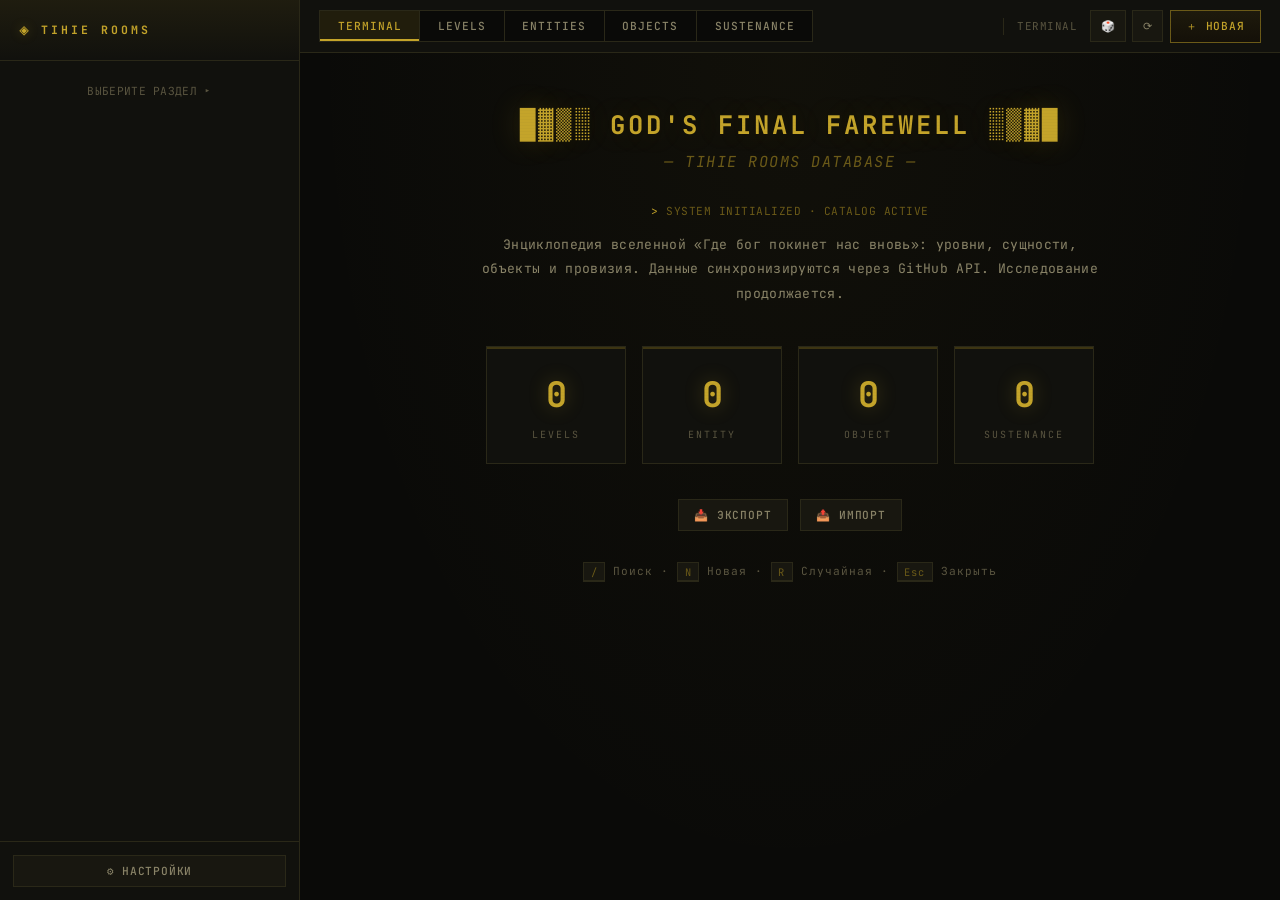
==== commit 6d75d22c: "Update AiEnchansedVersion.html" ====
--- a/AiEnchansedVersion.html
+++ b/AiEnchansedVersion.html
@@ -2,16 +2,17 @@
 <html lang="ru">
 <head>
 <meta charset="UTF-8">
-<meta name="viewport" content="width=device-width, initial-scale=1.0, maximum-scale=1.0, user-scalable=yes">
-<title>█▓▒░ GOD'S FINAL FAREWELL ░▒▓█ — Backrooms Database</title>
+<meta name="viewport" content="width=device-width, initial-scale=1.0">
+<title>█▓▒░ GOD'S FINAL FAREWELL ░▒▓█ — Tihie Rooms Database</title>
 <script src="https://cdn.jsdelivr.net/npm/marked/marked.min.js"></script>
 <style>
-@import url('https://fonts.googleapis.com/css2?family=JetBrains+Mono:wght@300;400;500;600;700&family=Source+Code+Pro:wght@300;400;600;700&display=swap');
+@import url('https://fonts.googleapis.com/css2?family=JetBrains+Mono:wght@300;400;500;600;700&family=Inter:wght@400;500;600&display=swap');
 
 :root {
   --bg: #0a0a08;
   --surface: #11110d;
   --surface2: #181710;
+  --surface3: #1e1c14;
   --border: #2a2818;
   --border-light: #3d3a22;
   --text: #d4cbb0;
@@ -30,29 +31,28 @@
   --purple: #7a5a9a;
   --orange: #b87a3a;
   --radius: 2px;
-  --radius-sm: 1px;
-  --transition: 0.15s ease;
+  --transition: 0.18s cubic-bezier(0.4, 0, 0.2, 1);
+  --transition-slow: 0.3s cubic-bezier(0.4, 0, 0.2, 1);
   --font-mono: 'JetBrains Mono', 'Source Code Pro', 'Courier New', monospace;
-  --scanline: rgba(0,0,0,0.03);
-}
-
-* { margin:0; padding:0; box-sizing:border-box; }
-
-/* ── CRT SCANLINES ──────────────────────────── */
+  --font-ui: 'Inter', system-ui, -apple-system, sans-serif;
+  --scanline: rgba(0,0,0,0.035);
+  --shadow-sm: 0 2px 6px rgba(0,0,0,0.3);
+  --shadow-md: 0 8px 20px rgba(0,0,0,0.45);
+  --shadow-lg: 0 20px 50px rgba(0,0,0,0.6);
+}
+
+* { margin: 0; padding: 0; box-sizing: border-box; }
+
+/* ── CRT SCANLINES ──────────────────────── */
 body::after {
   content: '';
   position: fixed;
-  top: 0; left: 0; right: 0; bottom: 0;
-  background: repeating-linear-gradient(
-    0deg,
-    var(--scanline) 0px,
-    var(--scanline) 1px,
-    transparent 1px,
-    transparent 3px
-  );
+  inset: 0;
+  background: repeating-linear-gradient(0deg, var(--scanline) 0px, var(--scanline) 1px, transparent 1px, transparent 3px);
   pointer-events: none;
   z-index: 9999;
-  opacity: 0.4;
+  opacity: 0.5;
+  mix-blend-mode: multiply;
 }
 
 body {
@@ -62,142 +62,149 @@
   display: flex;
   height: 100vh;
   overflow: hidden;
-  line-height: 1.5;
+  line-height: 1.55;
   letter-spacing: 0.02em;
-  image-rendering: auto;
-}
-
-/* ── SCROLLBAR ──────────────────────────────── */
-::-webkit-scrollbar { width: 8px; }
-::-webkit-scrollbar-track { background: var(--bg); border-left: 1px solid var(--border); }
-::-webkit-scrollbar-thumb { background: var(--border-light); border: 1px solid var(--amber-dim); }
+  -webkit-font-smoothing: antialiased;
+}
+
+/* ── SCROLLBAR ──────────────────────────── */
+::-webkit-scrollbar { width: 10px; height: 10px; }
+::-webkit-scrollbar-track { background: var(--bg); }
+::-webkit-scrollbar-thumb {
+  background: linear-gradient(180deg, var(--border-light), var(--border));
+  border: 2px solid var(--bg);
+  border-radius: 5px;
+}
 ::-webkit-scrollbar-thumb:hover { background: var(--amber-dim); }
 
-/* ── SIDEBAR ────────────────────────────────── */
+/* ── SIDEBAR ────────────────────────────── */
 .sidebar {
   width: 300px;
   background: var(--surface);
-  border-right: 2px solid var(--amber-dim);
+  border-right: 1px solid var(--border);
   display: flex;
   flex-direction: column;
   flex-shrink: 0;
-  overflow-y: auto;
-  transition: transform var(--transition);
-  box-shadow: inset -10px 0 30px rgba(0,0,0,0.5);
+  overflow: hidden;
+  transition: transform var(--transition-slow);
+  position: relative;
+}
+.sidebar::after {
+  content: '';
+  position: absolute;
+  right: -1px; top: 0; bottom: 0;
+  width: 1px;
+  background: linear-gradient(180deg, transparent, var(--amber-dim) 20%, var(--amber-dim) 80%, transparent);
+  pointer-events: none;
 }
 
 .sidebar-header {
-  padding: 1.2rem 1rem;
-  border-bottom: 2px solid var(--amber-dim);
-  background: linear-gradient(180deg, rgba(196,164,42,0.08) 0%, transparent 100%);
+  padding: 1.1rem 1.2rem;
+  border-bottom: 1px solid var(--border);
+  background: linear-gradient(180deg, rgba(196,164,42,0.08), transparent);
   font-weight: 700;
   color: var(--amber);
   text-transform: uppercase;
   letter-spacing: 3px;
-  font-size: 0.75rem;
+  font-size: 0.72rem;
   display: flex;
   align-items: center;
-  gap: 0.5rem;
+  gap: 0.6rem;
   position: relative;
-  overflow: hidden;
-}
-
-.sidebar-header::before {
-  content: '';
-  position: absolute;
-  top: 0; left: 0; right: 0;
-  height: 1px;
-  background: linear-gradient(90deg, transparent, var(--amber-dim), transparent);
-}
-
+}
 .sidebar-header .icon {
   font-size: 1rem;
   color: var(--amber);
-  text-shadow: 0 0 10px var(--amber-glow);
-  animation: pulse-icon 2s ease-in-out infinite;
-}
-
+  text-shadow: 0 0 12px var(--amber-glow);
+  animation: pulse-icon 2.5s ease-in-out infinite;
+}
 @keyframes pulse-icon {
   0%, 100% { opacity: 0.6; }
-  50% { opacity: 1; }
+  50% { opacity: 1; text-shadow: 0 0 16px var(--amber-glow); }
 }
 
 .tree {
   flex: 1;
   overflow-y: auto;
-  padding: 0.5rem 0;
+  padding: 0.4rem 0;
 }
 
 .tree-item {
-  padding: 0.45rem 0.8rem;
+  padding: 0.55rem 1rem;
   cursor: pointer;
   display: flex;
   align-items: center;
-  gap: 0.5rem;
+  gap: 0.55rem;
   color: var(--text-dim);
-  font-size: 0.78rem;
+  font-size: 0.76rem;
   transition: var(--transition);
   border-left: 2px solid transparent;
-  margin: 0;
-  font-family: var(--font-mono);
-  letter-spacing: 0.03em;
-}
-
+  position: relative;
+  user-select: none;
+}
 .tree-item:hover {
-  background: rgba(196,164,42,0.05);
+  background: rgba(196,164,42,0.06);
   color: var(--amber-light);
   border-left-color: var(--amber-dim);
 }
-
 .tree-item.active {
-  background: rgba(196,164,42,0.1);
+  background: rgba(196,164,42,0.12);
   color: var(--amber);
   border-left-color: var(--amber);
   font-weight: 600;
-  text-shadow: 0 0 8px rgba(196,164,42,0.2);
 }
 
 .tree-folder {
   font-weight: 600;
-  color: var(--amber-dim);
+  color: var(--amber);
   letter-spacing: 1.5px;
   text-transform: uppercase;
-  font-size: 0.7rem;
-}
-
+  font-size: 0.68rem;
+  padding: 0.7rem 1rem;
+}
 .tree-folder::before {
   content: '▸';
   display: inline-block;
-  margin-right: 2px;
+  margin-right: 0.3rem;
   transition: transform var(--transition);
-  font-size: 0.6rem;
-  color: var(--amber);
-}
-
+  font-size: 0.55rem;
+  color: var(--amber-dim);
+}
 .tree-folder.open::before {
   transform: rotate(90deg);
+  color: var(--amber);
 }
 
 .tree-children {
-  margin-left: 0.3rem;
-  border-left: 1px dashed #2a2818;
   overflow: hidden;
-  transition: max-height 0.3s ease;
-}
-
-/* ── MAIN ───────────────────────────────────── */
+  transition: max-height var(--transition-slow);
+  max-height: 0;
+  border-left: 1px dashed var(--border-light);
+  margin-left: 0.8rem;
+}
+.tree-folder.open + .tree-children,
+.tree-children.open { max-height: 3000px; }
+.tree-children .tree-item { padding-left: 1.4rem; font-size: 0.73rem; }
+
+.sidebar-footer {
+  padding: 0.8rem;
+  border-top: 1px solid var(--border);
+}
+.sidebar-footer .btn { width: 100%; justify-content: center; }
+
+/* ── MAIN ───────────────────────────────── */
 .main {
   flex: 1;
   display: flex;
   flex-direction: column;
   overflow: hidden;
-}
-
-/* ── TOP BAR ────────────────────────────────── */
+  min-width: 0;
+}
+
 .top-bar {
   background: var(--surface);
-  border-bottom: 2px solid var(--amber-dim);
-  padding: 0.5rem 1.2rem;
+  border-bottom: 1px solid var(--border);
+  padding: 0.6rem 1.2rem;
   display: flex;
   align-items: center;
   gap: 0.8rem;
@@ -206,45 +213,29 @@
   position: relative;
 }
 
-.top-bar::after {
-  content: '';
-  position: absolute;
-  bottom: -2px; left: 0; right: 0;
-  height: 2px;
-  background: linear-gradient(90deg, transparent, var(--amber-dim), transparent);
-  opacity: 0.5;
-}
-
 .tabs {
   display: flex;
-  gap: 0;
-  margin-right: auto;
   border: 1px solid var(--border);
   background: var(--bg);
-}
-
+  margin-right: auto;
+}
 .tab-btn {
   background: transparent;
   border: none;
   border-right: 1px solid var(--border);
   color: var(--text-dim);
-  padding: 0.45rem 1rem;
-  font-size: 0.72rem;
+  padding: 0.5rem 1.1rem;
+  font-size: 0.7rem;
   cursor: pointer;
   transition: var(--transition);
   font-family: var(--font-mono);
   font-weight: 500;
   text-transform: uppercase;
   letter-spacing: 1px;
-}
-
+  white-space: nowrap;
+}
 .tab-btn:last-child { border-right: none; }
-
-.tab-btn:hover {
-  color: var(--amber-light);
-  background: rgba(196,164,42,0.05);
-}
-
+.tab-btn:hover { color: var(--amber-light); background: rgba(196,164,42,0.05); }
 .tab-btn.active {
   background: rgba(196,164,42,0.12);
   color: var(--amber);
@@ -252,149 +243,171 @@
 }
 
 .breadcrumbs {
-  font-size: 0.7rem;
+  font-size: 0.68rem;
   color: var(--text-muted);
-  font-family: var(--font-mono);
   letter-spacing: 0.5px;
   border-left: 1px solid var(--border);
   padding-left: 0.8rem;
-}
-
+  font-family: var(--font-mono);
+}
 .breadcrumbs span {
   color: var(--amber-dim);
   cursor: pointer;
   transition: var(--transition);
 }
-
 .breadcrumbs span:hover { color: var(--amber); }
 
-.actions { display: flex; gap: 0.3rem; align-items: center; }
-
-/* ── BUTTONS ────────────────────────────────── */
+.actions { display: flex; gap: 0.4rem; align-items: center; }
+
+/* ── BUTTONS ────────────────────────────── */
 .btn {
   background: var(--surface2);
   border: 1px solid var(--border);
   color: var(--text-dim);
-  padding: 0.45rem 0.9rem;
+  padding: 0.5rem 0.95rem;
   font-size: 0.7rem;
   cursor: pointer;
   transition: var(--transition);
   display: inline-flex;
   align-items: center;
-  gap: 0.3rem;
+  gap: 0.35rem;
   font-family: var(--font-mono);
   font-weight: 500;
   white-space: nowrap;
   text-transform: uppercase;
   letter-spacing: 0.8px;
   position: relative;
-}
-
+  overflow: hidden;
+}
 .btn:hover {
-  background: #1e1c14;
+  background: var(--surface3);
   border-color: var(--amber-dim);
   color: var(--amber-light);
 }
+.btn:active { transform: translateY(1px); }
+.btn:disabled { opacity: 0.4; cursor: not-allowed; }
 
 .btn.primary {
-  background: linear-gradient(180deg, #1e1a0c 0%, #141008 100%);
+  background: linear-gradient(180deg, #1e1a0c, #141008);
   border-color: var(--amber-dim);
   color: var(--amber);
 }
-
 .btn.primary:hover {
-  background: linear-gradient(180deg, #2a2410 0%, #1e1a0c 100%);
-  box-shadow: 0 0 16px var(--amber-glow);
+  background: linear-gradient(180deg, #2a2410, #1e1a0c);
+  box-shadow: 0 0 20px var(--amber-glow);
   color: var(--amber-light);
 }
 
-.btn.danger {
-  border-color: var(--red-dim);
-  color: var(--red);
-}
-
-.btn.danger:hover {
-  background: #1a0e0c;
-  box-shadow: 0 0 12px rgba(196,74,58,0.15);
-}
-
-/* ── CONTENT ────────────────────────────────── */
+.btn.danger { border-color: var(--red-dim); color: var(--red); }
+.btn.danger:hover { background: #1a0e0c; box-shadow: 0 0 14px rgba(196,74,58,0.2); }
+
+.btn.ghost { background: transparent; border-color: transparent; }
+.btn.ghost:hover { background: rgba(196,164,42,0.06); border-color: var(--border); }
+
+.btn.icon-only { padding: 0.5rem 0.6rem; }
+
+/* ── CONTENT ────────────────────────────── */
 .content-area {
   flex: 1;
   overflow-y: auto;
-  padding: 1.5rem;
+  padding: 1.8rem;
   background:
-    radial-gradient(ellipse at 50% 0%, rgba(196,164,42,0.03) 0%, transparent 60%),
+    radial-gradient(ellipse at 50% 0%, rgba(196,164,42,0.04), transparent 70%),
     var(--bg);
-}
-
-/* ── GRID ───────────────────────────────────── */
+  position: relative;
+}
+
+/* ── SKELETON ───────────────────────────── */
+.skeleton {
+  background: linear-gradient(90deg, var(--surface) 0%, var(--surface2) 50%, var(--surface) 100%);
+  background-size: 200% 100%;
+  animation: skeleton-shimmer 1.4s ease-in-out infinite;
+  border-radius: var(--radius);
+}
+@keyframes skeleton-shimmer {
+  0% { background-position: 200% 0; }
+  100% { background-position: -200% 0; }
+}
+
+.skeleton-card {
+  background: var(--surface);
+  border: 1px solid var(--border);
+  height: 340px;
+  position: relative;
+  overflow: hidden;
+}
+.skeleton-card::before {
+  content: '';
+  position: absolute;
+  inset: 0;
+  background: linear-gradient(90deg, transparent 0%, rgba(196,164,42,0.06) 50%, transparent 100%);
+  background-size: 200% 100%;
+  animation: skeleton-shimmer 1.4s ease-in-out infinite;
+}
+
+/* ── GRID ───────────────────────────────── */
 .grid {
   display: grid;
   grid-template-columns: repeat(auto-fill, minmax(340px, 1fr));
-  gap: 1rem;
-}
-
-/* ── CARD ───────────────────────────────────── */
+  gap: 1.1rem;
+}
+
+/* ── CARD ───────────────────────────────── */
 .card {
   background: var(--surface);
   border: 1px solid var(--border);
-  padding: 0;
   cursor: pointer;
   transition: var(--transition);
   position: relative;
   overflow: hidden;
-}
-
+  display: flex;
+  flex-direction: column;
+}
 .card::before {
   content: '';
   position: absolute;
   top: 0; left: 0; right: 0;
   height: 2px;
-  background: var(--amber-dim);
+  background: var(--amber);
   opacity: 0;
   transition: opacity var(--transition);
-}
-
+  z-index: 2;
+}
 .card:hover {
   border-color: var(--amber-dim);
-  transform: translateY(-2px);
-  box-shadow: 0 8px 24px rgba(0,0,0,0.6), 0 0 0 1px rgba(196,164,42,0.1);
-}
-
+  transform: translateY(-3px);
+  box-shadow: var(--shadow-md), 0 0 0 1px rgba(196,164,42,0.12);
+}
 .card:hover::before { opacity: 1; }
-
-.card-inner { padding: 1rem; }
+.card:focus-visible {
+  outline: 2px solid var(--amber);
+  outline-offset: 2px;
+}
 
 .card-img-wrap {
   width: 100%;
-  height: 150px;
+  height: 160px;
   overflow: hidden;
   background: var(--surface2);
   border-bottom: 1px solid var(--border);
-  display: flex;
-  align-items: center;
-  justify-content: center;
   position: relative;
-}
-
+  flex-shrink: 0;
+}
 .card-img-wrap::after {
   content: '';
   position: absolute;
-  top: 0; left: 0; right: 0; bottom: 0;
-  background: linear-gradient(180deg, rgba(10,10,8,0.3) 0%, transparent 50%, rgba(10,10,8,0.5) 100%);
+  inset: 0;
+  background: linear-gradient(180deg, rgba(10,10,8,0.2), transparent 50%, rgba(10,10,8,0.4));
   pointer-events: none;
 }
-
 .card-img {
   width: 100%;
   height: 100%;
   object-fit: cover;
-  transition: transform 0.4s ease;
+  transition: transform 0.5s cubic-bezier(0.2, 0, 0.2, 1);
   filter: sepia(0.15) contrast(1.05);
 }
-
-.card:hover .card-img { transform: scale(1.03); }
+.card:hover .card-img { transform: scale(1.05); }
 
 .card-img-placeholder {
   width: 100%;
@@ -407,164 +420,164 @@
   background: var(--surface2);
 }
 
-/* ── CARD HEADER BAR ────────────────────────── */
 .card-header-bar {
   display: flex;
   justify-content: space-between;
   align-items: center;
-  padding: 0.5rem 1rem;
+  padding: 0.55rem 1rem;
   background: var(--bg);
   border-bottom: 1px solid var(--border);
 }
-
 .card-id {
   font-weight: 700;
   color: var(--amber);
-  font-size: 0.78rem;
-  font-family: var(--font-mono);
+  font-size: 0.76rem;
   letter-spacing: 0.5px;
 }
-
 .card-class-icon {
   font-size: 1.2rem;
   transition: transform var(--transition);
 }
-
-.card:hover .card-class-icon { transform: scale(1.15); }
+.card:hover .card-class-icon { transform: scale(1.15) rotate(-5deg); }
+
+.card-inner { padding: 0.95rem 1rem; flex: 1; }
 
 .card-title {
   font-weight: 600;
-  font-size: 0.88rem;
+  font-size: 0.92rem;
   color: var(--text);
-  margin-bottom: 0.5rem;
-  font-family: var(--font-mono);
+  margin-bottom: 0.7rem;
   letter-spacing: 0.3px;
+  line-height: 1.35;
 }
 
 .stat-row {
   display: flex;
   align-items: center;
-  gap: 0.3rem;
-  margin: 0.2rem 0;
-  font-size: 0.65rem;
-  font-family: var(--font-mono);
-}
-
+  gap: 0.4rem;
+  margin: 0.3rem 0;
+  font-size: 0.63rem;
+}
 .stat-label-mini {
-  width: 80px;
+  width: 84px;
   color: var(--text-muted);
   text-align: right;
-  font-size: 0.62rem;
+  font-size: 0.6rem;
   text-transform: uppercase;
   letter-spacing: 0.5px;
-}
-
+  flex-shrink: 0;
+}
 .stat-bar {
   flex: 1;
-  height: 4px;
+  height: 5px;
   background: var(--bg);
   border: 1px solid var(--border);
   overflow: hidden;
-}
-
+  border-radius: 1px;
+}
 .stat-fill {
   height: 100%;
-  transition: width 0.5s ease;
-}
-
+  transition: width 0.6s cubic-bezier(0.2, 0, 0.2, 1);
+  position: relative;
+}
+.stat-fill::after {
+  content: '';
+  position: absolute;
+  inset: 0;
+  background: linear-gradient(90deg, transparent, rgba(255,255,255,0.12), transparent);
+}
 .stat-value {
-  width: 28px;
+  width: 34px;
   text-align: center;
   color: var(--amber);
   font-weight: 600;
-  font-size: 0.65rem;
+  font-size: 0.63rem;
+  flex-shrink: 0;
 }
 
 .card-desc {
   font-size: 0.72rem;
   color: var(--text-dim);
-  margin-top: 0.5rem;
-  line-height: 1.5;
-  font-family: var(--font-mono);
+  margin-top: 0.6rem;
+  line-height: 1.55;
+  display: -webkit-box;
+  -webkit-line-clamp: 3;
+  -webkit-box-orient: vertical;
+  overflow: hidden;
 }
 
 .card-footer {
   display: flex;
   justify-content: space-between;
   align-items: center;
-  padding: 0.5rem 1rem;
+  padding: 0.55rem 1rem;
   border-top: 1px solid var(--border);
   background: var(--bg);
-  font-size: 0.62rem;
+  font-size: 0.6rem;
   color: var(--text-muted);
-}
-
+  gap: 0.5rem;
+}
 .card-footer .tags {
   display: flex;
-  gap: 0.2rem;
+  gap: 0.25rem;
   flex-wrap: wrap;
+  justify-content: flex-end;
 }
 
 .tag {
   display: inline-block;
   background: var(--surface2);
   color: var(--amber-dim);
-  padding: 0.1rem 0.5rem;
+  padding: 0.15rem 0.55rem;
   font-size: 0.6rem;
   cursor: pointer;
   transition: var(--transition);
   border: 1px solid var(--border);
-  font-family: var(--font-mono);
   text-transform: uppercase;
   letter-spacing: 0.3px;
 }
-
 .tag:hover {
-  background: #1e1c14;
+  background: var(--surface3);
   border-color: var(--amber-dim);
   color: var(--amber);
 }
 
-/* ── MODAL ──────────────────────────────────── */
+/* ── MODAL ──────────────────────────────── */
 .modal {
-  display: none;
   position: fixed;
-  top: 0; left: 0;
-  width: 100%; height: 100%;
-  background: rgba(0,0,0,0.85);
-  backdrop-filter: blur(4px);
+  inset: 0;
+  background: rgba(0,0,0,0.88);
+  backdrop-filter: blur(6px);
+  -webkit-backdrop-filter: blur(6px);
+  display: flex;
   align-items: center;
   justify-content: center;
   z-index: 100;
-  padding: 1rem;
-  animation: fadeIn 0.15s ease;
-}
-
-.modal.active { display: flex; }
-
-@keyframes fadeIn { from { opacity: 0; } to { opacity: 1; } }
-
+  padding: 1.5rem;
+  opacity: 0;
+  pointer-events: none;
+  transition: opacity var(--transition);
+}
+.modal.active {
+  opacity: 1;
+  pointer-events: auto;
+}
 .modal-content {
   background: var(--surface);
-  border: 2px solid var(--amber-dim);
+  border: 1px solid var(--amber-dim);
   padding: 2rem;
-  max-width: 850px;
+  max-width: 900px;
   width: 100%;
-  max-height: 90vh;
+  max-height: 92vh;
   overflow-y: auto;
   position: relative;
-  box-shadow:
-    0 20px 60px rgba(0,0,0,0.7),
-    0 0 40px rgba(196,164,42,0.05),
-    inset 0 0 60px rgba(0,0,0,0.3);
-  animation: slideUp 0.2s ease;
-}
-
-@keyframes slideUp {
-  from { transform: translateY(15px); opacity: 0; }
-  to { transform: translateY(0); opacity: 1; }
-}
-
+  box-shadow: var(--shadow-lg), 0 0 50px rgba(196,164,42,0.05), inset 0 0 60px rgba(0,0,0,0.3);
+  transform: translateY(20px) scale(0.98);
+  transition: transform var(--transition);
+}
+.modal.active .modal-content {
+  transform: translateY(0) scale(1);
+}
 .modal-content::before {
   content: '';
   position: absolute;
@@ -573,50 +586,31 @@
   background: linear-gradient(90deg, transparent, var(--amber), transparent);
 }
 
-/* ── FLOATING ACTIONS ───────────────────────── */
-.floating-actions {
-  position: sticky;
-  bottom: 0;
-  background: linear-gradient(transparent, var(--surface) 40%);
-  padding: 1.2rem 0 0;
-  display: flex;
-  justify-content: flex-end;
-  gap: 0.6rem;
-  margin-top: 1.5rem;
-  border-top: 1px solid var(--border);
-  z-index: 10;
-}
-
-/* ── FORM SECTIONS ──────────────────────────── */
+/* ── FORM ───────────────────────────────── */
 .form-section {
   background: var(--surface2);
   border: 1px solid var(--border);
-  padding: 1.2rem;
-  margin: 1rem 0;
+  padding: 1.3rem;
+  margin: 1.1rem 0;
   position: relative;
 }
-
 .form-section::before {
   content: '';
   position: absolute;
   top: 0; left: 0; right: 0;
   height: 1px;
-  background: var(--amber-dim);
-  opacity: 0.5;
-}
-
+  background: linear-gradient(90deg, transparent, var(--amber-dim), transparent);
+}
 .form-section h4 {
   color: var(--amber);
-  font-size: 0.7rem;
+  font-size: 0.68rem;
   text-transform: uppercase;
   letter-spacing: 2px;
-  margin-bottom: 0.8rem;
+  margin-bottom: 1rem;
   display: flex;
   align-items: center;
-  gap: 0.4rem;
-  font-family: var(--font-mono);
-}
-
+  gap: 0.5rem;
+}
 .form-section h4::after {
   content: '';
   flex: 1;
@@ -625,45 +619,21 @@
   margin-left: 0.5rem;
 }
 
-.spinner {
-  display: inline-block;
-  width: 1.5rem; height: 1.5rem;
-  border: 2px solid var(--border);
-  border-top-color: var(--amber);
-  animation: spin 0.6s linear infinite;
-}
-
-@keyframes spin { to { transform: rotate(360deg); } }
-
-.loading-overlay {
-  position: absolute;
-  top: 0; left: 0;
-  width: 100%; height: 100%;
-  background: rgba(10,10,8,0.85);
-  display: flex;
-  align-items: center;
-  justify-content: center;
-  z-index: 50;
-  backdrop-filter: blur(2px);
-}
-
-/* ── FORM ELEMENTS ──────────────────────────── */
-.form-group { margin-bottom: 0.8rem; }
-
+.form-group { margin-bottom: 0.9rem; }
 .form-group label {
   display: block;
-  font-size: 0.68rem;
+  font-size: 0.66rem;
   color: var(--text-muted);
-  margin-bottom: 0.25rem;
+  margin-bottom: 0.3rem;
   font-weight: 500;
-  font-family: var(--font-mono);
   text-transform: uppercase;
   letter-spacing: 0.8px;
 }
-
-.form-group input, .form-group textarea, .form-group select {
+.form-group input,
+.form-group textarea,
+.form-group select {
   width: 100%;
-  padding: 0.6rem 0.8rem;
+  padding: 0.65rem 0.85rem;
   background: var(--bg);
   border: 1px solid var(--border);
   color: var(--text);
@@ -672,12 +642,12 @@
   transition: var(--transition);
   font-family: var(--font-mono);
 }
-
-.form-group input:focus, .form-group textarea:focus, .form-group select:focus {
+.form-group input:focus,
+.form-group textarea:focus,
+.form-group select:focus {
   border-color: var(--amber-dim);
-  box-shadow: 0 0 0 2px rgba(196,164,42,0.08);
-}
-
+  box-shadow: 0 0 0 3px rgba(196,164,42,0.1);
+}
 .form-group select {
   cursor: pointer;
   appearance: none;
@@ -686,155 +656,227 @@
   background-position: right 0.7rem center;
   padding-right: 2rem;
 }
-
-.form-group textarea {
-  resize: vertical;
-  min-height: 100px;
-}
-
-/* ── GALLERY ────────────────────────────────── */
+.form-group textarea { resize: vertical; min-height: 110px; line-height: 1.6; }
+
+.stats-grid {
+  display: grid;
+  grid-template-columns: 1fr 1fr;
+  gap: 0.7rem;
+}
+.stats-grid .form-group { margin-bottom: 0; }
+.stats-grid .form-group label { font-size: 0.6rem; }
+.stats-grid .form-group input { padding: 0.45rem 0.65rem; font-size: 0.72rem; }
+
+/* Markdown Preview */
+.md-editor-wrap {
+  display: grid;
+  grid-template-columns: 1fr 1fr;
+  gap: 0.8rem;
+}
+.md-preview {
+  background: var(--bg);
+  border: 1px solid var(--border);
+  padding: 0.7rem 0.9rem;
+  min-height: 110px;
+  font-size: 0.78rem;
+  color: var(--text);
+  line-height: 1.65;
+  overflow-y: auto;
+  max-height: 300px;
+}
+.md-preview h1, .md-preview h2, .md-preview h3 { color: var(--amber); margin: 0.5rem 0 0.3rem; font-size: 0.95rem; }
+.md-preview p { margin-bottom: 0.5rem; }
+.md-preview code { background: var(--surface2); padding: 0.1rem 0.3rem; border: 1px solid var(--border); }
+.md-preview pre { background: var(--surface2); padding: 0.6rem; border: 1px solid var(--border); overflow-x: auto; }
+.md-preview ul, .md-preview ol { margin-left: 1.2rem; margin-bottom: 0.5rem; }
+.md-preview a { color: var(--amber); }
+.md-preview blockquote { border-left: 3px solid var(--amber-dim); padding-left: 0.7rem; color: var(--text-dim); font-style: italic; }
+
+@media (max-width: 768px) {
+  .md-editor-wrap { grid-template-columns: 1fr; }
+}
+
+/* Image dropzone */
+.dropzone {
+  border: 2px dashed var(--border);
+  padding: 1.2rem;
+  text-align: center;
+  color: var(--text-muted);
+  font-size: 0.72rem;
+  cursor: pointer;
+  transition: var(--transition);
+  background: var(--bg);
+}
+.dropzone:hover, .dropzone.drag-over {
+  border-color: var(--amber-dim);
+  color: var(--amber);
+  background: rgba(196,164,42,0.04);
+}
+.dropzone-preview {
+  max-width: 200px;
+  max-height: 120px;
+  margin-top: 0.5rem;
+  border: 1px solid var(--border);
+  object-fit: cover;
+}
+
+/* ── GALLERY ────────────────────────────── */
 .gallery {
   display: flex;
   flex-wrap: wrap;
-  gap: 0.5rem;
+  gap: 0.6rem;
   margin-top: 0.5rem;
 }
-
 .gallery img {
-  width: 70px; height: 70px;
+  width: 80px; height: 80px;
   object-fit: cover;
   cursor: pointer;
   border: 2px solid var(--border);
   transition: var(--transition);
   filter: sepia(0.2);
-}
-
+  position: relative;
+}
 .gallery img:hover {
-  transform: scale(1.8);
+  transform: scale(1.6);
   z-index: 10;
-  box-shadow: 0 8px 24px rgba(0,0,0,0.7);
+  box-shadow: var(--shadow-md);
   border-color: var(--amber);
   filter: sepia(0);
 }
 
-/* ── LIGHTBOX ───────────────────────────────── */
+/* ── LIGHTBOX ───────────────────────────── */
 .lightbox {
   position: fixed;
-  top: 0; left: 0;
-  width: 100%; height: 100%;
-  background: rgba(0,0,0,0.94);
-  display: none;
+  inset: 0;
+  background: rgba(0,0,0,0.96);
+  display: flex;
   align-items: center;
   justify-content: center;
   z-index: 200;
-  cursor: pointer;
-}
-
-.lightbox.active { display: flex; }
-
+  cursor: zoom-out;
+  opacity: 0;
+  pointer-events: none;
+  transition: opacity var(--transition);
+}
+.lightbox.active {
+  opacity: 1;
+  pointer-events: auto;
+}
 .lightbox img {
-  max-width: 90%;
-  max-height: 90%;
-  border: 2px solid var(--amber-dim);
-  box-shadow: 0 10px 40px rgba(0,0,0,0.6);
-}
-
-/* ── VIEW SECTION ───────────────────────────── */
+  max-width: 92%;
+  max-height: 92%;
+  border: 1px solid var(--amber-dim);
+  box-shadow: 0 10px 50px rgba(0,0,0,0.7);
+  transform: scale(0.95);
+  transition: transform var(--transition);
+}
+.lightbox.active img { transform: scale(1); }
+
+/* ── VIEW SECTION ───────────────────────── */
 .view-section {
   background: var(--surface2);
   border: 1px solid var(--border);
-  padding: 1.2rem;
+  padding: 1.3rem;
   margin: 1rem 0;
 }
-
 .view-section h3 {
-  margin-bottom: 0.6rem;
+  margin-bottom: 0.8rem;
   color: var(--amber);
-  font-size: 0.72rem;
+  font-size: 0.7rem;
   text-transform: uppercase;
   letter-spacing: 2px;
-  font-family: var(--font-mono);
   border-bottom: 1px solid var(--border);
   padding-bottom: 0.5rem;
 }
-
-.view-section p {
-  line-height: 1.7;
-  margin-bottom: 0.6rem;
+.view-section p, .view-section .md-content {
+  line-height: 1.75;
   color: var(--text);
   font-size: 0.82rem;
 }
-
-/* ── LINKED CARDS ───────────────────────────── */
+.md-content p { margin-bottom: 0.6rem; }
+.md-content h1, .md-content h2, .md-content h3 { color: var(--amber-light); margin: 0.9rem 0 0.5rem; font-size: 0.95rem; }
+.md-content code { background: var(--surface3); padding: 0.1rem 0.35rem; border: 1px solid var(--border); }
+.md-content pre { background: var(--surface3); padding: 0.8rem; border: 1px solid var(--border); overflow-x: auto; margin: 0.6rem 0; }
+.md-content ul, .md-content ol { margin-left: 1.4rem; margin-bottom: 0.6rem; }
+.md-content a { color: var(--amber); }
+.md-content blockquote { border-left: 3px solid var(--amber-dim); padding-left: 0.8rem; color: var(--text-dim); font-style: italic; margin: 0.6rem 0; }
+.md-content strong { color: var(--amber-light); }
+
+/* ── LINKED CARDS ───────────────────────── */
+.linked-cards {
+  display: flex;
+  flex-wrap: wrap;
+  gap: 0.5rem;
+  margin-top: 0.5rem;
+}
 .entity-card, .food-card, .level-card {
-  display: inline-block;
   background: var(--surface);
   border: 1px solid var(--border);
   padding: 0.5rem;
-  margin: 0.3rem;
-  text-align: center;
   cursor: pointer;
   transition: var(--transition);
-  min-width: 90px;
-}
-
+  min-width: 100px;
+  text-align: center;
+  position: relative;
+}
 .entity-card:hover, .food-card:hover, .level-card:hover {
   border-color: var(--amber-dim);
   transform: translateY(-2px);
-  box-shadow: 0 4px 12px rgba(0,0,0,0.4);
-}
-
+  box-shadow: var(--shadow-sm);
+  background: var(--surface2);
+}
 .entity-card img, .food-card img, .level-card img {
-  width: 60px; height: 60px;
+  width: 64px; height: 64px;
   object-fit: cover;
   margin-bottom: 0.3rem;
   filter: sepia(0.15);
 }
-
 .entity-card-name, .food-card-name, .level-card-name {
-  font-size: 0.65rem;
+  font-size: 0.62rem;
   color: var(--amber-dim);
   font-weight: 500;
-  font-family: var(--font-mono);
   text-transform: uppercase;
   letter-spacing: 0.5px;
-}
-
-/* ── DROPDOWN SEARCH ────────────────────────── */
+  line-height: 1.3;
+}
+
+/* ── DROPDOWN SEARCH ────────────────────── */
 .dropdown-search { position: relative; }
-
 .dropdown-search .selected-items {
   display: flex;
   flex-wrap: wrap;
   gap: 0.3rem;
-  min-height: 38px;
+  min-height: 40px;
   align-items: center;
   padding: 0.35rem;
   background: var(--bg);
   border: 1px solid var(--border);
   cursor: text;
+  transition: var(--transition);
+}
+.dropdown-search .selected-items:focus-within {
+  border-color: var(--amber-dim);
+  box-shadow: 0 0 0 3px rgba(196,164,42,0.1);
 }
 
 .selected-item {
-  background: #1a1a12;
-  padding: 0.15rem 0.5rem;
-  font-size: 0.68rem;
+  background: var(--surface3);
+  padding: 0.2rem 0.55rem;
+  font-size: 0.66rem;
   display: flex;
   align-items: center;
   gap: 0.3rem;
   border: 1px solid var(--border);
-  font-family: var(--font-mono);
   color: var(--amber-dim);
 }
-
 .selected-item .remove {
   cursor: pointer;
   color: var(--red);
   font-weight: bold;
   transition: var(--transition);
-}
-
-.selected-item .remove:hover { color: #ff6b6b; }
+  line-height: 1;
+}
+.selected-item .remove:hover { color: #ff6b6b; transform: scale(1.2); }
 
 .dropdown-search input {
   width: 100%;
@@ -842,103 +884,68 @@
   background: var(--bg);
   border: 1px solid var(--border);
   color: var(--text);
-  padding: 0.45rem 0.6rem;
-  font-size: 0.78rem;
+  padding: 0.5rem 0.7rem;
+  font-size: 0.76rem;
   outline: none;
   font-family: var(--font-mono);
 }
-
-.dropdown-search .dropdown-list {
+.dropdown-search input:focus {
+  border-color: var(--amber-dim);
+  box-shadow: 0 0 0 3px rgba(196,164,42,0.1);
+}
+.dropdown-list {
   position: absolute;
   top: 100%;
   left: 0;
   width: 100%;
   background: var(--surface);
   border: 1px solid var(--amber-dim);
-  max-height: 180px;
+  max-height: 220px;
   overflow-y: auto;
   z-index: 60;
   display: none;
-  box-shadow: 0 8px 24px rgba(0,0,0,0.6);
-}
-
-.dropdown-list .dropdown-item {
-  padding: 0.4rem 0.6rem;
+  box-shadow: var(--shadow-md);
+  margin-top: 2px;
+}
+.dropdown-list.visible { display: block; }
+.dropdown-item {
+  padding: 0.5rem 0.7rem;
   cursor: pointer;
   color: var(--text);
   font-size: 0.72rem;
-  font-family: var(--font-mono);
   transition: background 0.1s;
   border-bottom: 1px solid var(--border);
 }
-
-.dropdown-list .dropdown-item:hover {
-  background: rgba(196,164,42,0.08);
+.dropdown-item:last-child { border-bottom: none; }
+.dropdown-item:hover, .dropdown-item.highlighted {
+  background: rgba(196,164,42,0.1);
   color: var(--amber);
 }
-
-.dropdown-item .no-results {
-  color: var(--text-dim);
-  font-style: italic;
-}
-
-/* ── TAG CLOUD ──────────────────────────────── */
-.tag-cloud {
-  display: flex;
-  flex-wrap: wrap;
-  gap: 0.3rem;
-  margin: 1rem 0;
-  justify-content: center;
-}
-
-.tag-cloud .tag {
-  cursor: pointer;
-  font-size: 0.65rem;
-  padding: 0.15rem 0.6rem;
-}
-
-/* ── STATS GRID ─────────────────────────────── */
-.stats-grid {
-  display: grid;
-  grid-template-columns: 1fr 1fr;
-  gap: 0.6rem;
-}
-
-.stats-grid .form-group { margin-bottom: 0.4rem; }
-
-.stats-grid .form-group label {
-  font-size: 0.62rem;
-}
-
-.stats-grid .form-group input {
-  padding: 0.4rem 0.6rem;
-  font-size: 0.72rem;
-}
-
-/* ── FILTERS BAR ────────────────────────────── */
+.dropdown-item.no-results { color: var(--text-dim); font-style: italic; cursor: default; }
+
+/* ── FILTERS BAR ────────────────────────── */
 .filters-bar {
   display: flex;
-  gap: 0.5rem;
-  margin-bottom: 1.2rem;
+  gap: 0.6rem;
+  margin-bottom: 1.3rem;
   flex-wrap: wrap;
   align-items: center;
 }
-
 .filters-bar input, .filters-bar select {
   background: var(--surface);
   border: 1px solid var(--border);
   color: var(--text);
-  padding: 0.5rem 0.8rem;
-  font-size: 0.7rem;
+  padding: 0.55rem 0.85rem;
+  font-size: 0.72rem;
   outline: none;
   transition: var(--transition);
   font-family: var(--font-mono);
 }
-
+.filters-bar input { min-width: 220px; }
 .filters-bar input:focus, .filters-bar select:focus {
   border-color: var(--amber-dim);
-}
-
+  box-shadow: 0 0 0 3px rgba(196,164,42,0.08);
+}
 .filters-bar select {
   appearance: none;
   background-image: url("data:image/svg+xml,%3Csvg xmlns='http://www.w3.org/2000/svg' width='10' height='10' viewBox='0 0 10 10'%3E%3Cpath fill='%238a8468' d='M5 7L1 2h8z'/%3E%3C/svg%3E");
@@ -947,7 +954,17 @@
   padding-right: 2rem;
 }
 
-/* ── TOAST ──────────────────────────────────── */
+/* ── TAG CLOUD ──────────────────────────── */
+.tag-cloud {
+  display: flex;
+  flex-wrap: wrap;
+  gap: 0.4rem;
+  margin: 1.5rem 0;
+  justify-content: center;
+}
+.tag-cloud .tag { font-size: 0.65rem; padding: 0.2rem 0.7rem; }
+
+/* ── TOAST ──────────────────────────────── */
 .toast-container {
   position: fixed;
   bottom: 1.5rem;
@@ -956,135 +973,250 @@
   display: flex;
   flex-direction: column;
   gap: 0.5rem;
-}
-
+  max-width: 380px;
+}
 .toast {
   background: var(--surface);
   border: 1px solid var(--border);
   color: var(--text);
-  padding: 0.7rem 1.2rem;
-  font-size: 0.7rem;
-  box-shadow: 0 8px 24px rgba(0,0,0,0.6);
-  animation: slideIn 0.25s ease, fadeOut 0.25s ease 2.5s forwards;
-  max-width: 360px;
+  padding: 0.8rem 1.1rem;
+  font-size: 0.72rem;
+  box-shadow: var(--shadow-md);
+  animation: slideIn 0.25s cubic-bezier(0.2, 0, 0.2, 1);
   font-family: var(--font-mono);
   text-transform: uppercase;
   letter-spacing: 0.5px;
-}
+  display: flex;
+  align-items: center;
+  gap: 0.6rem;
+  position: relative;
+  overflow: hidden;
+}
+.toast.closing { animation: fadeOut 0.25s cubic-bezier(0.2, 0, 0.2, 1) forwards; }
 
 .toast.success { border-left: 3px solid var(--green); }
 .toast.error { border-left: 3px solid var(--red); }
 .toast.info { border-left: 3px solid var(--amber-dim); }
 
+.toast-action {
+  background: var(--surface3);
+  border: 1px solid var(--border);
+  color: var(--amber);
+  padding: 0.2rem 0.6rem;
+  font-size: 0.6rem;
+  cursor: pointer;
+  text-transform: uppercase;
+  letter-spacing: 0.5px;
+  font-family: var(--font-mono);
+}
+.toast-action:hover { background: var(--amber-dim); color: var(--bg); }
+
+.toast-progress {
+  position: absolute;
+  bottom: 0; left: 0;
+  height: 2px;
+  background: var(--amber);
+  animation: toast-progress 3s linear forwards;
+}
+@keyframes toast-progress { from { width: 100%; } to { width: 0; } }
+
 @keyframes slideIn {
-  from { transform: translateX(100%); opacity: 0; }
+  from { transform: translateX(110%); opacity: 0; }
   to { transform: translateX(0); opacity: 1; }
 }
-
 @keyframes fadeOut {
-  from { opacity: 1; }
-  to { opacity: 0; transform: translateY(-8px); }
-}
-
-/* ── MOBILE MENU ────────────────────────────── */
-.mobile-menu-btn {
-  display: none;
-  background: none;
-  border: none;
-  color: var(--text);
-  font-size: 1.5rem;
-  cursor: pointer;
-}
-
-/* ── HOME PAGE ──────────────────────────────── */
+  from { opacity: 1; transform: translateX(0); }
+  to { opacity: 0; transform: translateX(110%); }
+}
+
+/* ── HOME PAGE ──────────────────────────── */
 .home-header {
   text-align: center;
   max-width: 800px;
   margin: 0 auto;
-}
-
+  padding: 1.5rem 0;
+}
 .home-title {
   color: var(--amber);
   font-size: 1.6rem;
   margin-bottom: 0.3rem;
-  font-family: var(--font-mono);
-  letter-spacing: 2px;
+  letter-spacing: 3px;
   text-transform: uppercase;
   text-shadow: 0 0 30px rgba(196,164,42,0.2);
-}
-
+  font-weight: 700;
+}
 .home-subtitle {
   color: var(--amber-dim);
-  font-size: 1rem;
-  margin-bottom: 2rem;
-  font-family: var(--font-mono);
+  font-size: 0.95rem;
+  margin-bottom: 1.8rem;
   letter-spacing: 1.5px;
   font-style: italic;
 }
-
 .home-desc {
   color: var(--text-dim);
-  max-width: 600px;
-  margin: 0 auto 2rem;
+  max-width: 620px;
+  margin: 0 auto 2.5rem;
   font-size: 0.82rem;
-  line-height: 1.8;
+  line-height: 1.85;
 }
 
 .stat-cards-row {
   display: flex;
   gap: 1rem;
   justify-content: center;
-  margin: 2rem 0;
+  margin: 2.2rem 0;
   flex-wrap: wrap;
 }
-
 .stat-card {
-  min-width: 130px;
+  min-width: 140px;
   background: var(--surface);
   border: 1px solid var(--border);
-  padding: 1.2rem;
+  padding: 1.3rem 1.5rem;
   text-align: center;
   cursor: pointer;
   transition: var(--transition);
-}
-
+  position: relative;
+  overflow: hidden;
+}
+.stat-card::before {
+  content: '';
+  position: absolute;
+  top: 0; left: 0; right: 0;
+  height: 2px;
+  background: var(--amber-dim);
+  opacity: 0.5;
+  transition: opacity var(--transition);
+}
 .stat-card:hover {
   border-color: var(--amber-dim);
-  transform: translateY(-2px);
-  box-shadow: 0 4px 16px rgba(0,0,0,0.4);
-}
+  transform: translateY(-3px);
+  box-shadow: var(--shadow-md);
+}
+.stat-card:hover::before { opacity: 1; }
 
 .stat-card-num {
-  font-size: 2rem;
+  font-size: 2.2rem;
   color: var(--amber);
   font-weight: 700;
-  font-family: var(--font-mono);
-  text-shadow: 0 0 16px var(--amber-glow);
-}
-
+  text-shadow: 0 0 20px var(--amber-glow);
+  letter-spacing: -1px;
+}
 .stat-card-label {
   color: var(--text-muted);
+  font-size: 0.62rem;
+  text-transform: uppercase;
+  letter-spacing: 2px;
+  margin-top: 0.3rem;
+}
+
+.home-actions {
+  display: flex;
+  gap: 0.8rem;
+  justify-content: center;
+  margin: 1.5rem 0;
+  flex-wrap: wrap;
+}
+
+/* ── TERMINAL LINE ──────────────────────── */
+.terminal-line {
+  color: var(--amber-dim);
+  font-size: 0.7rem;
+  margin: 0.8rem 0;
+  letter-spacing: 0.5px;
+  text-transform: uppercase;
+}
+.terminal-line::before { content: '> '; color: var(--amber); }
+
+/* ── EMPTY STATE ────────────────────────── */
+.empty-state {
+  text-align: center;
+  padding: 4rem 2rem;
+  color: var(--text-muted);
+}
+.empty-state-icon {
+  font-size: 4rem;
+  margin-bottom: 1rem;
+  opacity: 0.3;
+  filter: grayscale(1);
+}
+.empty-state-text {
+  font-size: 0.82rem;
+  margin-bottom: 1.5rem;
+}
+
+/* ── KEYBOARD HINTS ─────────────────────── */
+.kbd {
+  background: var(--surface2);
+  border: 1px solid var(--border);
+  border-bottom-width: 2px;
+  padding: 0.1rem 0.4rem;
   font-size: 0.65rem;
+  color: var(--amber-dim);
+  font-family: var(--font-mono);
+}
+
+/* ── CONFIRM DIALOG ─────────────────────── */
+.confirm-dialog {
+  background: var(--surface);
+  border: 1px solid var(--amber-dim);
+  padding: 1.8rem;
+  max-width: 420px;
+  width: 100%;
+}
+.confirm-dialog h3 {
+  color: var(--amber);
+  font-size: 0.85rem;
+  margin-bottom: 1rem;
   text-transform: uppercase;
   letter-spacing: 1.5px;
-  margin-top: 0.3rem;
-}
-
-/* ── TERMINAL LINE ──────────────────────────── */
-.terminal-line {
-  font-family: var(--font-mono);
-  color: var(--amber-dim);
-  font-size: 0.72rem;
-  margin: 0.8rem 0;
-  letter-spacing: 0.5px;
-}
-
-.terminal-line::before {
-  content: '> ';
+}
+.confirm-dialog p {
+  color: var(--text-dim);
+  font-size: 0.78rem;
+  margin-bottom: 1.5rem;
+  line-height: 1.6;
+}
+.confirm-dialog .actions {
+  display: flex;
+  gap: 0.6rem;
+  justify-content: flex-end;
+}
+
+/* ── FLOATING ACTIONS ───────────────────── */
+.floating-actions {
+  display: flex;
+  justify-content: flex-end;
+  gap: 0.6rem;
+  margin-top: 1.5rem;
+  padding-top: 1.2rem;
+  border-top: 1px solid var(--border);
+  position: sticky;
+  bottom: 0;
+  background: linear-gradient(transparent, var(--surface) 30%);
+  padding-bottom: 0.5rem;
+  z-index: 5;
+}
+
+/* ── MOBILE ─────────────────────────────── */
+.mobile-menu-btn {
+  display: none;
+  background: var(--surface);
+  border: 1px solid var(--border);
   color: var(--amber);
-}
-
-/* ── RESPONSIVE ─────────────────────────────── */
+  font-size: 1.3rem;
+  padding: 0.35rem 0.6rem;
+  cursor: pointer;
+  z-index: 95;
+}
+
+.sidebar-backdrop {
+  display: none;
+  position: fixed;
+  inset: 0;
+  background: rgba(0,0,0,0.6);
+  z-index: 89;
+}
+
 @media (max-width: 768px) {
   body { flex-direction: column; }
 
@@ -1095,1202 +1227,1806 @@
     height: 100vh;
     z-index: 90;
     transform: translateX(-100%);
-  }
-
+    box-shadow: 10px 0 30px rgba(0,0,0,0.5);
+  }
   .sidebar.open { transform: translateX(0); }
+  .sidebar.open + .sidebar-backdrop { display: block; }
 
   .mobile-menu-btn {
     display: block;
     position: fixed;
     top: 0.5rem;
     left: 0.5rem;
-    z-index: 95;
-    background: var(--surface);
-    padding: 0.2rem 0.5rem;
-    border: 1px solid var(--border);
-    color: var(--amber);
-  }
-
-  .top-bar { padding: 0.4rem 0.6rem; gap: 0.3rem; }
-  .tabs { gap: 0; }
-  .tab-btn { padding: 0.3rem 0.5rem; font-size: 0.6rem; }
+  }
+
+  .main { padding-top: 0; }
+  .top-bar { padding: 0.5rem 0.7rem; padding-left: 3.5rem; gap: 0.4rem; }
+  .tab-btn { padding: 0.4rem 0.7rem; font-size: 0.62rem; }
+  .tabs { overflow-x: auto; scrollbar-width: none; }
+  .tabs::-webkit-scrollbar { display: none; }
+  .breadcrumbs { display: none; }
   .grid { grid-template-columns: 1fr; }
-  .content-area { padding: 0.8rem; }
-  .modal-content { padding: 1.2rem; margin: 0.5rem; }
-  .card-img-wrap { height: 120px; }
-}
-
-/* ── GLITCH TEXT (optional) ─────────────────── */
-@keyframes subtle-glitch {
-  0%, 100% { transform: translate(0); }
-  92% { transform: translate(0); }
-  93% { transform: translate(-1px, 0.5px); }
-  94% { transform: translate(1px, -0.5px); }
-  95% { transform: translate(0); }
-}
-
-.glitch-text {
-  animation: subtle-glitch 6s infinite;
+  .content-area { padding: 1rem; }
+  .modal { padding: 0.8rem; }
+  .modal-content { padding: 1.2rem; max-height: 94vh; }
+  .stats-grid { grid-template-columns: 1fr; }
+  .card-img-wrap { height: 140px; }
+  .home-title { font-size: 1.1rem; letter-spacing: 2px; }
+  .stat-card { min-width: 110px; padding: 1rem; }
+  .stat-card-num { font-size: 1.7rem; }
+  .toast-container { bottom: 0.8rem; right: 0.8rem; left: 0.8rem; max-width: none; }
+}
+
+/* ── ACCESSIBILITY ──────────────────────── */
+.sr-only {
+  position: absolute;
+  width: 1px; height: 1px;
+  padding: 0; margin: -1px;
+  overflow: hidden;
+  clip: rect(0,0,0,0);
+  white-space: nowrap;
+  border: 0;
+}
+
+:focus-visible {
+  outline: 2px solid var(--amber);
+  outline-offset: 2px;
+}
+
+/* ── REDUCED MOTION ─────────────────────── */
+@media (prefers-reduced-motion: reduce) {
+  *, *::before, *::after {
+    animation-duration: 0.01ms !important;
+    transition-duration: 0.01ms !important;
+  }
 }
 </style>
 </head>
 <body>
 
-<button class="mobile-menu-btn" id="mobileMenuBtn">☰</button>
-
-<div class="sidebar" id="sidebar">
-  <div class="sidebar-header"><span class="icon">◈</span> TIHIE ROOMS</div>
-  <div class="tree" id="tree"></div>
-  <button class="btn" id="settingsBtn" style="margin:1rem;width:calc(100% - 2rem);justify-content:center;">⚙ REPO SETTINGS</button>
+<button class="mobile-menu-btn" id="mobileMenuBtn" aria-label="Открыть меню">☰</button>
+<div class="sidebar-backdrop" id="sidebarBackdrop"></div>
+
+<aside class="sidebar" id="sidebar" aria-label="Навигация">
+  <div class="sidebar-header">
+    <span class="icon" aria-hidden="true">◈</span>
+    <span>TIHIE ROOMS</span>
+  </div>
+  <nav class="tree" id="tree" aria-label="Дерево записей"></nav>
+  <div class="sidebar-footer">
+    <button class="btn" id="settingsBtn">⚙ Настройки</button>
+  </div>
+</aside>
+
+<main class="main">
+  <header class="top-bar" id="topBar">
+    <div class="tabs" role="tablist" aria-label="Разделы">
+      <button class="tab-btn active" data-tab="home" role="tab" aria-selected="true">Terminal</button>
+      <button class="tab-btn" data-tab="levels" role="tab" aria-selected="false">Levels</button>
+      <button class="tab-btn" data-tab="entities" role="tab" aria-selected="false">Entities</button>
+      <button class="tab-btn" data-tab="items" role="tab" aria-selected="false">Objects</button>
+      <button class="tab-btn" data-tab="foods" role="tab" aria-selected="false">Sustenance</button>
+    </div>
+    <div class="breadcrumbs" id="breadcrumbs" aria-live="polite">TERMINAL</div>
+    <div class="actions">
+      <button class="btn icon-only" id="luckyBtn" title="Случайная запись (R)" aria-label="Случайная запись">🎲</button>
+      <button class="btn icon-only" id="refreshBtn" title="Синхронизировать (Ctrl+R)" aria-label="Обновить">⟳</button>
+      <button class="btn primary" id="addBtn">＋ Новая</button>
+    </div>
+  </header>
+  <section class="content-area" id="contentArea" role="main" aria-live="polite"></section>
+</main>
+
+<div class="modal" id="viewModal" role="dialog" aria-modal="true" aria-labelledby="viewTitle">
+  <div class="modal-content" id="viewContent"></div>
 </div>
-
-<div class="main">
-  <div class="top-bar" id="topBar">
-    <div class="tabs">
-      <span class="tab-btn active" data-tab="home">TERMINAL</span>
-      <span class="tab-btn" data-tab="levels">LEVELS</span>
-      <span class="tab-btn" data-tab="entities">ENTITIES</span>
-      <span class="tab-btn" data-tab="items">OBJECTS</span>
-      <span class="tab-btn" data-tab="foods">SUSTENANCE</span>
+<div class="modal" id="editModal" role="dialog" aria-modal="true" aria-labelledby="editTitle">
+  <div class="modal-content" id="editContent"></div>
+</div>
+<div class="modal" id="settingsModal" role="dialog" aria-modal="true">
+  <div class="modal-content" style="max-width:480px;">
+    <h3 style="color:var(--amber);font-family:var(--font-mono);letter-spacing:2px;text-transform:uppercase;font-size:0.8rem;margin-bottom:1.2rem;">▸ GitHub Configuration</h3>
+    <div class="form-section" style="margin-top:0.8rem;">
+      <div class="form-group"><label>Repository Owner</label><input id="settingsOwner" placeholder="username" autocomplete="username"></div>
+      <div class="form-group"><label>Repository Name</label><input id="settingsRepo" placeholder="repo-name"></div>
+      <div class="form-group"><label>Branch</label><input id="settingsBranch" placeholder="main" value="main"></div>
+      <div class="form-group"><label>Access Token (classic)</label><input type="password" id="settingsToken" placeholder="ghp_..." autocomplete="current-password"></div>
+      <p style="font-size:0.66rem;color:var(--text-muted);margin-top:0.5rem;line-height:1.5;">
+        Token хранится локально в браузере. Нужны права <code style="color:var(--amber-dim);">repo</code>.
+      </p>
     </div>
-    <div class="breadcrumbs" id="breadcrumbs">TERMINAL</div>
-    <div class="actions">
-      <button class="btn" id="luckyBtn" title="Random entry">🎲 LUCKY</button>
-      <button class="btn" id="refreshBtn" title="Refresh data">⟳ SYNC</button>
-      <button class="btn primary" id="addBtn">＋ NEW ENTRY</button>
-    </div>
-  </div>
-  <div class="content-area" id="contentArea"></div>
-</div>
-
-<div class="modal" id="viewModal"><div class="modal-content" id="viewContent"></div></div>
-<div class="modal" id="editModal"><div class="modal-content" id="editContent"></div></div>
-<div class="modal" id="settingsModal">
-  <div class="modal-content" style="max-width:460px;">
-    <h3 style="color:var(--amber);font-family:var(--font-mono);letter-spacing:2px;text-transform:uppercase;font-size:0.8rem;margin-bottom:1rem;">▸ GITHUB CONFIGURATION</h3>
-    <div class="form-section" style="margin-top:0.8rem;">
-      <div class="form-group"><label>Repository Owner</label><input id="settingsOwner" placeholder="username"></div>
-      <div class="form-group"><label>Repository Name</label><input id="settingsRepo" placeholder="repo-name"></div>
-      <div class="form-group"><label>Access Token (classic)</label><input type="password" id="settingsToken" placeholder="ghp_..."></div>
-    </div>
-    <div style="display:flex; gap:0.5rem; justify-content:flex-end; margin-top:1rem;">
-      <button class="btn" id="closeSettingsBtn">CANCEL</button>
-      <button class="btn primary" id="saveSettingsBtn">SAVE CONFIG</button>
+    <div style="display:flex; gap:0.5rem; justify-content:flex-end; margin-top:1.2rem;">
+      <button class="btn" id="closeSettingsBtn">Отмена</button>
+      <button class="btn primary" id="saveSettingsBtn">Сохранить</button>
     </div>
   </div>
 </div>
 
-<div class="lightbox" id="lightbox"><img id="lightboxImg" src="" alt="Lightbox"></div>
-<div class="toast-container" id="toastContainer"></div>
+<div class="lightbox" id="lightbox" role="dialog" aria-modal="true" aria-label="Просмотр изображения">
+  <img id="lightboxImg" src="" alt="">
+</div>
+
+<div class="toast-container" id="toastContainer" role="status" aria-live="polite"></div>
 
 <script>
 (function() {
 'use strict';
 
+// ═══════════════════════════════════════════════════════
+// CONFIGURATION
+// ═══════════════════════════════════════════════════════
+
+const CONFIG = {
+  DEBOUNCE_SEARCH: 250,
+  TOAST_DURATION: 3000,
+  UNDO_DURATION: 5000,
+  DELETE_UNDO_WINDOW: 6000,
+  LAZY_LOAD_THRESHOLD: 100,
+  SEARCH_MIN_LENGTH: 1
+};
+
+const SECTION_LABELS = {
+  home: 'TERMINAL',
+  levels: 'LEVELS INDEX',
+  entities: 'ENTITY REGISTRY',
+  items: 'OBJECT CATALOG',
+  foods: 'SUSTENANCE LOG'
+};
+
+const TYPE_LABELS = {
+  levels: 'LEVEL',
+  entities: 'ENTITY',
+  items: 'OBJECT',
+  foods: 'SUSTENANCE'
+};
+
+const CLASS_STYLES = {
+  levels: {
+    "0":{icon:"🟢",color:"#5c9a7a",name:"SAFE"},
+    "1":{icon:"🟡",color:"#c4a44a",name:"NEARLY SAFE"},
+    "2":{icon:"🟠",color:"#c4844a",name:"UNSAFE"},
+    "3":{icon:"🔴",color:"#8b5a2b",name:"DANGEROUS"},
+    "4":{icon:"🟣",color:"#a95a5a",name:"EXTREME DANGER"},
+    "5":{icon:"⚫",color:"#8b0000",name:"DEADLY"}
+  },
+  entities: {
+    "0":{icon:"🟢",color:"#5c9a7a",name:"HARMLESS"},
+    "1":{icon:"🟠",color:"#c4a44a",name:"CONDITIONALLY SAFE"},
+    "2":{icon:"🔴",color:"#c4844a",name:"DANGEROUS"},
+    "3":{icon:"⚫",color:"#a95a5a",name:"DEADLY"}
+  },
+  items: {
+    "cold_weapon":{icon:"🔪",color:"#5c9a7a",name:"MELEE"},
+    "firearm":{icon:"🔫",color:"#c4a44a",name:"FIREARM"},
+    "tool":{icon:"🔧",color:"#5c7f9a",name:"TOOL"},
+    "other":{icon:"📦",color:"#7a7f8c",name:"MISC"}
+  },
+  foods: {
+    "drink":{icon:"🥤",color:"#5c9a7a",name:"BEVERAGE"},
+    "dish":{icon:"🍲",color:"#c4a44a",name:"DISH"},
+    "plant":{icon:"🌱",color:"#5c7f9a",name:"FLORA"},
+    "other":{icon:"🍽️",color:"#7a7f8c",name:"MISC"}
+  }
+};
+
+const STATS_CONFIG = {
+  levels: {
+    safety:     {label:'SAFETY',     min:1, max:5, default:3},
+    stability:  {label:'STABILITY',  min:1, max:5, default:3},
+    entities:   {label:'POPULATION', min:1, max:5, default:3},
+    resources:  {label:'RESOURCES',  min:1, max:5, default:3},
+    mental:     {label:'SANITY',     min:1, max:5, default:3},
+    navigation: {label:'NAVIGATION', min:1, max:5, default:3}
+  },
+  entities: {
+    danger:       {label:'DANGER',     min:1, max:5, default:3},
+    frequency:    {label:'FREQUENCY',  min:1, max:5, default:3},
+    intelligence: {label:'INTELLECT',  min:1, max:5, default:3},
+    aggression:   {label:'AGGRESSION', min:1, max:5, default:3}
+  },
+  items: {
+    weight:     {label:'WEIGHT (kg)', min:0, max:999, default:3, step:'any'},
+    rarity:     {label:'RARITY',      min:1, max:5, default:3},
+    usefulness: {label:'UTILITY',     min:1, max:5, default:3},
+    durability: {label:'DURABILITY',  min:1, max:5, default:3}
+  },
+  foods: {
+    calories:    {label:'SATURATION (kcal)', min:0, max:5000, default:500, step:10},
+    availability:{label:'AVAILABILITY',      min:1, max:10, default:5},
+    taste:       {label:'TASTE',             min:1, max:5, default:3},
+    shelfLife:   {label:'SHELF LIFE (days)', min:1, max:365, default:7}
+  }
+};
+
+const STAT_COLORS = {
+  safety:'#5c9a7a', stability:'#5c7f9a', entities:'#c4844a',
+  resources:'#5c9a7a', mental:'#8a6d9a', navigation:'#5c9a9a',
+  danger:'#a95a5a', frequency:'#c4844a', intelligence:'#5c7f9a', aggression:'#d4745c',
+  weight:'#7a7f8c', rarity:'#c4a44a', usefulness:'#5c9a7a', durability:'#5c7f9a',
+  calories:'#c4a44a', availability:'#5c9a7a', taste:'#c4a44a', shelfLife:'#5c7f9a'
+};
+
+// ═══════════════════════════════════════════════════════
+// STATE
+// ═══════════════════════════════════════════════════════
+
+const state = {
+  section: 'home',
+  data: { levels: [], entities: [], items: [], foods: [] },
+  filters: { search: '', tag: '', sort: 'default' },
+  loaded: new Set(['home']),
+  fileIndex: {},
+  editing: null, // {type, obj, dirty, dropdowns}
+  cardCache: new WeakMap(),
+  deletedCache: [] // for undo
+};
+
+// ═══════════════════════════════════════════════════════
+// DOM REFS
+// ═══════════════════════════════════════════════════════
+
+const $ = (sel, ctx = document) => ctx.querySelector(sel);
+const $$ = (sel, ctx = document) => Array.from(ctx.querySelectorAll(sel));
+
+const dom = {
+  sidebar: $('#sidebar'),
+  sidebarBackdrop: $('#sidebarBackdrop'),
+  mobileMenuBtn: $('#mobileMenuBtn'),
+  tree: $('#tree'),
+  settingsBtn: $('#settingsBtn'),
+  topBar: $('#topBar'),
+  breadcrumbs: $('#breadcrumbs'),
+  contentArea: $('#contentArea'),
+  viewModal: $('#viewModal'),
+  viewContent: $('#viewContent'),
+  editModal: $('#editModal'),
+  editContent: $('#editContent'),
+  settingsModal: $('#settingsModal'),
+  lightbox: $('#lightbox'),
+  lightboxImg: $('#lightboxImg'),
+  toastContainer: $('#toastContainer')
+};
+
+// ═══════════════════════════════════════════════════════
+// UTILITIES
+// ═══════════════════════════════════════════════════════
+
+const Utils = {
+  escapeHtml(str) {
+    if (str == null) return '';
+    return String(str)
+      .replace(/&/g, '&amp;')
+      .replace(/</g, '&lt;')
+      .replace(/>/g, '&gt;')
+      .replace(/"/g, '&quot;')
+      .replace(/'/g, '&#39;')
+      .replace(/`/g, '&#96;');
+  },
+
+  strId(id) { return String(id).trim(); },
+  idsMatch(a, b) { return Utils.strId(a) === Utils.strId(b); },
+
+  getMaxId(arr) {
+    return arr.reduce((max, obj) => {
+      const n = parseInt(obj.id, 10);
+      return (!isNaN(n) && n > max) ? n : max;
+    }, 0);
+  },
+
+  debounce(fn, delay) {
+    let timer;
+    return function(...args) {
+      clearTimeout(timer);
+      timer = setTimeout(() => fn.apply(this, args), delay);
+    };
+  },
+
+  truncate(str, max = 120) {
+    if (!str) return '';
+    if (str.length <= max) return str;
+    const cut = str.substring(0, max);
+    const lastSpace = cut.lastIndexOf(' ');
+    return (lastSpace > max * 0.6 ? cut.substring(0, lastSpace) : cut) + '…';
+  },
+
+  b64Encode(str) {
+    const bytes = new TextEncoder().encode(str);
+    let bin = '';
+    for (const b of bytes) bin += String.fromCharCode(b);
+    return btoa(bin);
+  },
+
+  formatDate(iso) {
+    if (!iso) return '';
+    try {
+      const d = new Date(iso);
+      return d.toISOString().split('T')[0];
+    } catch { return iso; }
+  }
+};
+
+// ═══════════════════════════════════════════════════════
+// STORAGE
+// ═══════════════════════════════════════════════════════
+
+const Storage = {
+  get(key, def = null) {
+    try {
+      const v = localStorage.getItem(key);
+      return v === null ? def : v;
+    } catch { return def; }
+  },
+  set(key, val) {
+    try { localStorage.setItem(key, typeof val === 'string' ? val : JSON.stringify(val)); }
+    catch (e) { console.warn('Storage set failed:', e); }
+  },
+  remove(key) {
+    try { localStorage.removeItem(key); }
+    catch {}
+  }
+};
+
+// ═══════════════════════════════════════════════════════
+// API (GitHub)
+// ═══════════════════════════════════════════════════════
+
 const API = {
-  owner: () => localStorage.getItem('gh_owner'),
-  repo: () => localStorage.getItem('gh_repo'),
-  token: () => localStorage.getItem('gh_token'),
-  headers: () => { const t = API.token(); return t ? { Authorization: `token ${t}` } : {}; },
-  base: () => `https://api.github.com/repos/${API.owner()}/${API.repo()}/contents`,
-  raw: (file) => `https://raw.githubusercontent.com/${API.owner()}/${API.repo()}/main/${file}?t=${Date.now()}`
-};
-
-let currentSection = 'home';
-let data = { levels: [], entities: [], items: [], foods: [] };
-let fileIndexCache = {};
-let currentEditType = null;
-
-const classStyles = JSON.parse(localStorage.getItem('classStyles')) || {
-  "0":{icon:"🟢",color:"#5c9a7a",name:"SAFE"},
-  "1":{icon:"🟡",color:"#c4a44a",name:"NEARLY SAFE"},
-  "2":{icon:"🟠",color:"#c4844a",name:"UNSAFE"},
-  "3":{icon:"🔴",color:"#8b5a2b",name:"DANGEROUS"},
-  "4":{icon:"🟣",color:"#a95a5a",name:"EXTREME DANGER"},
-  "5":{icon:"🔵",color:"#8b0000",name:"DEADLY"}
-};
-
-const entityClassStyles = JSON.parse(localStorage.getItem('entityClassStyles')) || {
-  "0":{icon:"🟢",color:"#5c9a7a",name:"HARMLESS"},
-  "1":{icon:"🟠",color:"#c4a44a",name:"CONDITIONALLY SAFE"},
-  "2":{icon:"🔴",color:"#c4844a",name:"DANGEROUS"},
-  "3":{icon:"🔵",color:"#a95a5a",name:"DEADLY"}
-};
-
-const itemClassStyles = JSON.parse(localStorage.getItem('itemClassStyles')) || {
-  "cold_weapon":{icon:"🔪",color:"#5c9a7a",name:"MELEE WEAPON"},
-  "firearm":{icon:"🔫",color:"#c4a44a",name:"FIREARM"},
-  "tool":{icon:"🔧",color:"#5c7f9a",name:"TOOL"},
-  "other":{icon:"📦",color:"#7a7f8c",name:"MISC"}
-};
-
-const foodClassStyles = JSON.parse(localStorage.getItem('foodClassStyles')) || {
-  "drink":{icon:"🥤",color:"#5c9a7a",name:"BEVERAGE"},
-  "dish":{icon:"🍲",color:"#c4a44a",name:"DISH"},
-  "plant":{icon:"🌱",color:"#5c7f9a",name:"FLORA"},
-  "other":{icon:"🍽️",color:"#7a7f8c",name:"MISC"}
-};
-
-const statColors = {
-  safety:'#5c9a7a',stability:'#5c7f9a',entities:'#c4844a',resources:'#5c9a7a',mental:'#8a6d9a',navigation:'#5c9a9a',
-  danger:'#a95a5a',frequency:'#c4844a',intelligence:'#5c7f9a',aggression:'#d4745c',
-  weight:'#7a7f8c',rarity:'#c4a44a',usefulness:'#5c9a7a',durability:'#5c7f9a',
-  calories:'#c4a44a',availability:'#5c9a7a',taste:'#c4a44a',shelfLife:'#5c7f9a'
-};
-
-function toast(msg, type='info') {
-  const container = document.getElementById('toastContainer');
-  const el = document.createElement('div');
-  el.className = `toast ${type}`;
-  el.textContent = msg;
-  container.appendChild(el);
-  setTimeout(() => el.remove(), 2800);
-}
-
-function b64Encode(str) {
-  const bytes = new TextEncoder().encode(str);
-  const bin = Array.from(bytes, b => String.fromCodePoint(b)).join('');
-  return btoa(bin);
-}
-
-function getClassStylesForType(type) {
-  if (type === 'entities') return entityClassStyles;
-  if (type === 'items') return itemClassStyles;
-  if (type === 'foods') return foodClassStyles;
-  return classStyles;
-}
-
-function getClassIcon(type, cls) {
-  const styles = getClassStylesForType(type);
-  return (styles[cls] || {}).icon || '⬜';
-}
-
-function ensureStats(obj, defaults) {
-  if (!obj.stats) obj.stats = {};
-  Object.keys(defaults).forEach(k => {
-    if (obj.stats[k] === undefined) obj.stats[k] = defaults[k];
-  });
-  if (!obj.tags) obj.tags = [];
-  if (!obj.discoveredAt) obj.discoveredAt = new Date().toISOString().split('T')[0];
-  return obj;
-}
-
-function getMaxId(arr) {
-  let max = 0;
-  arr.forEach(obj => {
-    const num = parseInt(obj.id, 10);
-    if (!isNaN(num) && num > max) max = num;
-  });
-  return max;
-}
-
-function strId(id) { return String(id).trim(); }
-function idsMatch(a, b) { return strId(a) === strId(b); }
-
-function showLoading(container) {
-  const overlay = document.createElement('div');
-  overlay.className = 'loading-overlay';
-  overlay.innerHTML = '<div class="spinner"></div>';
-  if (container.style) container.style.position = container.style.position || 'relative';
-  container.appendChild(overlay);
-  return overlay;
-}
-
-function hideLoading(overlay) { if (overlay) overlay.remove(); }
-
-async function fetchFileIndex(folder) {
-  if (!API.owner() || !API.repo()) return [];
-  const url = `${API.base()}/${folder}`;
-  try {
-    const resp = await fetch(url, { headers: API.headers(), cache: 'no-store' });
-    if (!resp.ok) return [];
-    const items = await resp.json();
-    const files = Array.isArray(items)
-      ? items.filter(f => f.type === 'file' && f.name.endsWith('.json'))
-      : [];
-    fileIndexCache[folder] = files.map(f => ({ name: f.name, sha: f.sha, download_url: f.download_url }));
-    return fileIndexCache[folder];
-  } catch(e) { return []; }
-}
-
-async function loadSectionData(section) {
-  const folder = section;
-  const files = await fetchFileIndex(folder);
-  const arr = [];
-  await Promise.all(files.map(file =>
-    fetch(file.download_url, { cache: 'no-store' })
-      .then(r => r.ok ? r.json() : null)
-      .then(obj => {
-        if (obj) { obj._sha = file.sha; obj._folder = folder; arr.push(obj); }
-      })
-      .catch(() => {})
-  ));
-  arr.forEach(obj => {
-    if (section === 'levels') ensureStats(obj, {safety:3,stability:3,entities:3,resources:3,mental:3,navigation:3});
-    else if (section === 'entities') ensureStats(obj, {danger:3,frequency:3,intelligence:3,aggression:3});
-    else if (section === 'items') ensureStats(obj, {weight:3,rarity:3,usefulness:3,durability:3});
-    else if (section === 'foods') ensureStats(obj, {calories:500,availability:5,taste:3,shelfLife:7});
-    if (section === 'levels') {
-      if (!Array.isArray(obj.ent)) obj.ent = [];
-      if (!Array.isArray(obj.foodIds)) obj.foodIds = [];
-      if (!Array.isArray(obj.itemIds)) obj.itemIds = [];
+  get owner() { return Storage.get('gh_owner'); },
+  get repo() { return Storage.get('gh_repo'); },
+  get branch() { return Storage.get('gh_branch', 'main'); },
+  get token() { return Storage.get('gh_token'); },
+
+  configured() { return !!(this.owner && this.repo && this.token); },
+
+  headers() {
+    const h = { 'Accept': 'application/vnd.github.v3+json' };
+    if (this.token) h['Authorization'] = `token ${this.token}`;
+    return h;
+  },
+
+  baseUrl() { return `https://api.github.com/repos/${this.owner}/${this.repo}/contents`; },
+
+  async fetchJSON(url, opts = {}) {
+    const resp = await fetch(url, { ...opts, headers: { ...this.headers(), ...(opts.headers || {}) } });
+    if (!resp.ok) {
+      let msg = `HTTP ${resp.status}`;
+      try {
+        const err = await resp.json();
+        if (err.message) msg = err.message;
+      } catch {}
+      const error = new Error(msg);
+      error.status = resp.status;
+      throw error;
     }
-  });
-  data[section] = arr;
-}
-
-async function loadAllData() {
-  const sections = ['levels','entities','items','foods'];
-  const loading = showLoading(contentArea);
-  await Promise.all(sections.map(s => loadSectionData(s)));
-  hideLoading(loading);
-}
-
-async function commitFile(filename, contentObj, oldSha) {
-  const token = API.token();
-  if (!token) { toast('GITHUB TOKEN NOT CONFIGURED', 'error'); return false; }
-  const url = `${API.base()}/${filename}`;
-  let sha = oldSha || null;
-  if (!sha) {
+    return resp.json();
+  },
+
+  async listFolder(folder) {
+    if (!this.owner || !this.repo) return [];
     try {
-      const r = await fetch(url, { headers: { Authorization: `token ${token}` } });
-      if (r.ok) { const info = await r.json(); sha = info.sha; }
-    } catch(e) {}
-  }
-  const jsonStr = JSON.stringify(contentObj, null, 2);
-  const body = {
-    message: `Update ${filename}`,
-    content: b64Encode(jsonStr),
-    branch: 'main'
-  };
-  if (sha) body.sha = sha;
-  try {
-    const resp = await fetch(url, {
+      const items = await this.fetchJSON(`${this.baseUrl()}/${folder}`);
+      if (!Array.isArray(items)) return [];
+      const files = items.filter(f => f.type === 'file' && f.name.endsWith('.json'));
+      state.fileIndex[folder] = files.map(f => ({
+        name: f.name, sha: f.sha,
+        download_url: f.download_url || `https://raw.githubusercontent.com/${this.owner}/${this.repo}/${this.branch}/${folder}/${f.name}`
+      }));
+      return state.fileIndex[folder];
+    } catch (e) {
+      if (e.status === 404) return [];
+      throw e;
+    }
+  },
+
+  async readFile(url) {
+    const resp = await fetch(url, { cache: 'no-store' });
+    if (!resp.ok) return null;
+    return resp.json();
+  },
+
+  async commitFile(filename, content, sha = null) {
+    if (!this.configured()) throw new Error('GitHub не настроен');
+
+    const body = {
+      message: `Update ${filename}`,
+      content: Utils.b64Encode(JSON.stringify(content, null, 2)),
+      branch: this.branch
+    };
+
+    // If no sha provided, try to get existing file's sha
+    if (!sha) {
+      try {
+        const info = await this.fetchJSON(`${this.baseUrl()}/${filename}`);
+        sha = info.sha;
+      } catch (e) {
+        if (e.status !== 404) throw e;
+      }
+    }
+    if (sha) body.sha = sha;
+
+    return this.fetchJSON(`${this.baseUrl()}/${filename}`, {
       method: 'PUT',
-      headers: { Authorization: `token ${token}`, 'Content-Type': 'application/json' },
+      headers: { 'Content-Type': 'application/json' },
       body: JSON.stringify(body)
     });
-    if (!resp.ok) {
-      const err = await resp.json().catch(() => ({}));
-      toast(err.message || 'SAVE ERROR', 'error');
-      return false;
+  },
+
+  async deleteFile(filename, sha) {
+    if (!this.configured()) throw new Error('GitHub не настроен');
+    if (!sha) {
+      const info = await this.fetchJSON(`${this.baseUrl()}/${filename}`);
+      sha = info.sha;
     }
-    return true;
-  } catch(e) { toast('NETWORK ERROR', 'error'); return false; }
-}
-
-async function uploadImageToRepo(file) {
-  const token = API.token();
-  if (!token) { toast('GITHUB TOKEN NOT CONFIGURED', 'error'); return null; }
-  const filename = `images/${Date.now()}_${file.name.replace(/[^a-zA-Z0-9._-]/g, '_')}`;
-  const url = `${API.base()}/${filename}`;
-  return new Promise((resolve) => {
-    const reader = new FileReader();
-    reader.onload = async () => {
-      const base64 = reader.result.split(',')[1];
-      const body = { message: `Upload ${filename}`, content: base64, branch: 'main' };
-      try {
-        const resp = await fetch(url, {
-          method: 'PUT',
-          headers: { Authorization: `token ${token}`, 'Content-Type': 'application/json' },
-          body: JSON.stringify(body)
-        });
-        if (resp.ok) {
-          const d = await resp.json();
-          resolve(d.content.download_url);
-        } else {
-          toast('IMAGE UPLOAD FAILED', 'error');
-          resolve(null);
+    return this.fetchJSON(`${this.baseUrl()}/${filename}`, {
+      method: 'DELETE',
+      headers: { 'Content-Type': 'application/json' },
+      body: JSON.stringify({ message: `Delete ${filename}`, sha, branch: this.branch })
+    });
+  },
+
+  async uploadImage(file) {
+    if (!this.configured()) throw new Error('GitHub не настроен');
+    const safeName = file.name.replace(/[^a-zA-Z0-9._-]/g, '_');
+    const filename = `images/${Date.now()}_${safeName}`;
+
+    return new Promise((resolve, reject) => {
+      const reader = new FileReader();
+      reader.onload = async () => {
+        const base64 = reader.result.split(',')[1];
+        try {
+          const result = await this.fetchJSON(`${this.baseUrl()}/${filename}`, {
+            method: 'PUT',
+            headers: { 'Content-Type': 'application/json' },
+            body: JSON.stringify({
+              message: `Upload ${filename}`,
+              content: base64,
+              branch: this.branch
+            })
+          });
+          resolve(result.content.download_url);
+        } catch (e) { reject(e); }
+      };
+      reader.onerror = () => reject(new Error('Read error'));
+      reader.readAsDataURL(file);
+    });
+  }
+};
+
+// ═══════════════════════════════════════════════════════
+// TOAST NOTIFICATIONS
+// ═══════════════════════════════════════════════════════
+
+const Toast = {
+  show(msg, type = 'info', opts = {}) {
+    const el = document.createElement('div');
+    el.className = `toast ${type}`;
+    el.setAttribute('role', type === 'error' ? 'alert' : 'status');
+
+    let html = `<span style="flex:1;">${Utils.escapeHtml(msg)}</span>`;
+    if (opts.action) {
+      html += `<button class="toast-action">${Utils.escapeHtml(opts.action.label)}</button>`;
+    }
+    html += `<div class="toast-progress" style="animation-duration:${opts.duration || CONFIG.TOAST_DURATION}ms"></div>`;
+    el.innerHTML = html;
+
+    if (opts.action) {
+      el.querySelector('.toast-action').addEventListener('click', () => {
+        opts.action.onClick();
+        this.dismiss(el);
+      });
+    }
+
+    dom.toastContainer.appendChild(el);
+
+    const duration = opts.duration || CONFIG.TOAST_DURATION;
+    const timer = setTimeout(() => this.dismiss(el), duration);
+    el._timer = timer;
+
+    return el;
+  },
+
+  dismiss(el) {
+    if (!el || !el.parentNode) return;
+    clearTimeout(el._timer);
+    el.classList.add('closing');
+    setTimeout(() => el.remove(), 250);
+  },
+
+  success(msg) { return this.show(msg, 'success'); },
+  error(msg) { return this.show(msg, 'error'); },
+  info(msg) { return this.show(msg, 'info'); }
+};
+
+// ═══════════════════════════════════════════════════════
+// DATA HELPERS
+// ═══════════════════════════════════════════════════════
+
+const Data = {
+  ensureDefaults(obj, type) {
+    if (!obj.stats) obj.stats = {};
+    const cfg = STATS_CONFIG[type];
+    if (cfg) {
+      for (const [k, v] of Object.entries(cfg)) {
+        if (obj.stats[k] === undefined) obj.stats[k] = v.default;
+      }
+    }
+    if (!Array.isArray(obj.tags)) obj.tags = [];
+    if (!obj.discoveredAt) obj.discoveredAt = Utils.formatDate(new Date().toISOString());
+    return obj;
+  },
+
+  currentArray() { return state.data[state.section] || []; },
+
+  findById(type, id) {
+    return state.data[type].find(o => Utils.idsMatch(o.id, id));
+  },
+
+  getClassStyle(type, cls) {
+    const styles = CLASS_STYLES[type];
+    return styles ? (styles[cls] || { icon: '⬜', color: '#777', name: String(cls) }) : { icon: '⬜', color: '#777', name: String(cls) };
+  },
+
+  getClassIcon(type, cls) {
+    return this.getClassStyle(type, cls).icon;
+  }
+};
+
+// ═══════════════════════════════════════════════════════
+// DATA LOADING
+// ═══════════════════════════════════════════════════════
+
+async function loadSection(section) {
+  if (!API.owner || !API.repo) {
+    state.data[section] = [];
+    return;
+  }
+  try {
+    const files = await API.listFolder(section);
+    const results = await Promise.all(
+      files.map(f =>
+        API.readFile(f.download_url)
+          .then(obj => ({ obj, sha: f.sha, folder: section }))
+          .catch(() => null)
+      )
+    );
+    state.data[section] = results
+      .filter(Boolean)
+      .map(({ obj, sha, folder }) => {
+        Data.ensureDefaults(obj, section);
+        obj._sha = sha;
+        obj._folder = folder;
+        if (section === 'levels') {
+          if (!Array.isArray(obj.ent)) obj.ent = [];
+          if (!Array.isArray(obj.foodIds)) obj.foodIds = [];
+          if (!Array.isArray(obj.itemIds)) obj.itemIds = [];
         }
-      } catch(e) { resolve(null); }
-    };
-    reader.readAsDataURL(file);
-  });
-}
-
-function renderStatsHTML(stats, labels, colors) {
-  return Object.entries(labels).map(([key, label]) => {
-    const val = stats[key] || 0;
-    const maxVal = key === 'calories' ? 2000 : key === 'shelfLife' ? 365 : (key === 'availability' ? 10 : 5);
-    const pct = Math.min(100, (val / maxVal) * 100);
-    const color = colors[key] || '#777';
-    return `<div class="stat-row">
-      <span class="stat-label-mini">${label}</span>
-      <div class="stat-bar"><div class="stat-fill" style="width:${pct}%;background:${color};"></div></div>
-      <span class="stat-value">${val}${key==='calories'?' kcal':key==='shelfLife'?' d':''}</span>
+        return obj;
+      });
+    state.loaded.add(section);
+  } catch (e) {
+    console.error(`Failed to load ${section}:`, e);
+    Toast.error(`Ошибка загрузки ${section}: ${e.message}`);
+  }
+}
+
+async function loadAllSections() {
+  const sections = ['levels', 'entities', 'items', 'foods'];
+  await Promise.all(sections.map(s => loadSection(s)));
+}
+
+// ═══════════════════════════════════════════════════════
+// RENDERING: HELPERS
+// ═══════════════════════════════════════════════════════
+
+function renderStatsHTML(stats, type) {
+  const cfg = STATS_CONFIG[type];
+  if (!cfg || !stats) return '';
+
+  return Object.entries(cfg).map(([key, { label, max }]) => {
+    const val = parseFloat(stats[key]) || 0;
+    const pct = Math.min(100, (val / max) * 100);
+    const color = STAT_COLORS[key] || '#777';
+    const suffix = key === 'calories' ? ' kcal' : key === 'shelfLife' ? ' d' : key === 'weight' ? ' kg' : '';
+    return `
+      <div class="stat-row">
+        <span class="stat-label-mini">${label}</span>
+        <div class="stat-bar" role="progressbar" aria-valuenow="${val}" aria-valuemin="0" aria-valuemax="${max}">
+          <div class="stat-fill" style="width:${pct}%;background:${color};"></div>
+        </div>
+        <span class="stat-value">${val}${suffix}</span>
+      </div>`;
+  }).join('');
+}
+
+// ═══════════════════════════════════════════════════════
+// RENDERING: CARDS
+// ═══════════════════════════════════════════════════════
+
+function renderCard(obj, type) {
+  const cached = state.cardCache.get(obj);
+  if (cached) return cached;
+
+  const icon = Data.getClassIcon(type, obj.cls);
+  const thumb = obj.thumbnail
+    ? `<div class="card-img-wrap"><img class="card-img" src="${Utils.escapeHtml(obj.thumbnail)}" loading="lazy" alt="${Utils.escapeHtml(obj.title || obj.name || '')}" onerror="this.parentElement.innerHTML='<div class=card-img-placeholder>${icon}</div>'"></div>`
+    : `<div class="card-img-wrap"><div class="card-img-placeholder">${icon}</div></div>`;
+
+  const stats = renderStatsHTML(obj.stats, type);
+  const dateStr = obj.discoveredAt ? `DISCOVERED: ${Utils.escapeHtml(obj.discoveredAt)}` : '';
+  const title = Utils.escapeHtml(obj.title || obj.name || 'UNKNOWN');
+  const desc = Utils.truncate(obj.desc || '', 140);
+  const tags = (obj.tags || []).slice(0, 4).map(t => `<span class="tag" data-tag="${Utils.escapeHtml(t)}">#${Utils.escapeHtml(t)}</span>`).join('');
+
+  const html = `
+    ${thumb}
+    <div class="card-header-bar">
+      <span class="card-id">#${Utils.escapeHtml(obj.id)}</span>
+      <span class="card-class-icon" aria-label="${Data.getClassStyle(type, obj.cls).name}">${icon}</span>
+    </div>
+    <div class="card-inner">
+      <div class="card-title">${title}</div>
+      ${stats}
+      <div class="card-desc">${Utils.escapeHtml(desc)}</div>
+    </div>
+    <div class="card-footer">
+      <span>${dateStr}</span>
+      <span class="tags">${tags}</span>
     </div>`;
-  }).join('');
-}
-
-function renderCards(items, type) {
-  return items.map(obj => {
-    const thumbHtml = obj.thumbnail
-      ? `<div class="card-img-wrap"><img class="card-img" src="${obj.thumbnail}" loading="lazy" onerror="this.parentElement.innerHTML='<div class=card-img-placeholder>${getClassIcon(type, obj.cls)}</div>'" alt=""></div>`
-      : `<div class="card-img-wrap"><div class="card-img-placeholder">${getClassIcon(type, obj.cls)}</div></div>`;
-
-    let statsHtml = '';
-    if (type === 'levels') statsHtml = renderStatsHTML(obj.stats, {safety:'SAFETY',stability:'STABILITY',entities:'POPULATION',resources:'RESOURCES',mental:'SANITY',navigation:'NAVIGATION'}, statColors);
-    else if (type === 'entities') statsHtml = renderStatsHTML(obj.stats, {danger:'DANGER',frequency:'FREQUENCY',intelligence:'INTELLECT',aggression:'AGGRESSION'}, statColors);
-    else if (type === 'items') statsHtml = renderStatsHTML(obj.stats, {weight:'WEIGHT',rarity:'RARITY',usefulness:'UTILITY',durability:'DURABILITY'}, statColors);
-    else if (type === 'foods') statsHtml = renderStatsHTML(obj.stats, {calories:'SATURATION',availability:'AVAILABILITY',taste:'TASTE',shelfLife:'SHELF LIFE'}, statColors);
-
-    const dateStr = obj.discoveredAt ? `DISCOVERED: ${obj.discoveredAt}` : '';
-    const title = obj.title || obj.name || 'UNKNOWN';
-    const tagsHtml = (obj.tags||[]).map(t => `<span class="tag" data-tag="${t}">#${t}</span>`).join('');
-
-    return `<div class="card" data-type="${type}" data-id="${strId(obj.id)}">
-      ${thumbHtml}
-      <div class="card-header-bar">
-        <span class="card-id">#${obj.id}</span>
-        <span class="card-class-icon">${getClassIcon(type, obj.cls)}</span>
-      </div>
-      <div class="card-inner">
-        <div class="card-title">${title}</div>
-        ${statsHtml}
-        <div class="card-desc">${(obj.desc||'').substring(0, 100)}${(obj.desc||'').length>100?'…':''}</div>
-      </div>
-      <div class="card-footer">
-        <span>${dateStr}</span>
-        <span class="tags">${tagsHtml}</span>
+
+  state.cardCache.set(obj, html);
+  return html;
+}
+
+// ═══════════════════════════════════════════════════════
+// RENDERING: TAG CLOUD
+// ═══════════════════════════════════════════════════════
+
+function renderTagCloud() {
+  const counts = new Map();
+  for (const type of ['levels', 'entities', 'items', 'foods']) {
+    for (const obj of state.data[type]) {
+      for (const tag of (obj.tags || [])) {
+        counts.set(tag, (counts.get(tag) || 0) + 1);
+      }
+    }
+  }
+  if (counts.size === 0) return '';
+
+  const sorted = [...counts.entries()].sort((a, b) => b[1] - a[1]).slice(0, 30);
+  return `
+    <div style="margin:2.5rem 0;">
+      <div class="terminal-line" style="text-align:center;margin-bottom:0.8rem;">TAG INDEX — TOP ${sorted.length}</div>
+      <div class="tag-cloud">
+        ${sorted.map(([tag, count]) => `
+          <span class="tag" data-tag="${Utils.escapeHtml(tag)}" style="font-size:${Math.min(1.1, 0.65 + count * 0.04)}rem;">
+            #${Utils.escapeHtml(tag)} <span style="opacity:0.6;">[${count}]</span>
+          </span>`).join('')}
       </div>
     </div>`;
-  }).join('');
-}
-
-function renderTagCloud() {
-  const allTags = new Map();
-  ['levels','entities','items','foods'].forEach(type => {
-    data[type].forEach(obj => {
-      (obj.tags||[]).forEach(tag => {
-        allTags.set(tag, (allTags.get(tag)||0) + 1);
-      });
-    });
-  });
-  if (allTags.size === 0) return '';
-  const sorted = [...allTags.entries()].sort((a,b) => b[1]-a[1]).slice(0, 25);
-  return `<div style="margin:2rem 0;">
-    <div class="terminal-line" style="text-align:center;margin-bottom:0.5rem;">TAG INDEX — TOP ${sorted.length} ENTRIES</div>
-    <div class="tag-cloud">
-      ${sorted.map(([tag, count]) => `<span class="tag" data-tag="${tag}" style="font-size:${0.65 + count*0.04}rem;">#${tag} [${count}]</span>`).join('')}
-    </div>
-  </div>`;
-}
+}
+
+// ═══════════════════════════════════════════════════════
+// RENDERING: LINKED CARDS
+// ═══════════════════════════════════════════════════════
 
 function renderLinkedCards(items, type, label) {
-  if (!items.length) return '';
-  const cards = items.map(item => `
-    <div class="${type}-card" data-id="${strId(item.id)}">
-      ${item.thumbnail ? `<img src="${item.thumbnail}" loading="lazy" onerror="this.style.display='none'" alt="">` : '<div style="width:60px;height:60px;background:var(--surface2);display:flex;align-items:center;justify-content:center;font-size:1.3rem;">'+getClassIcon(type==='entity'?'entities':type==='food'?'foods':'levels',item.cls||'0')+'</div>'}
-      <div class="${type}-card-name">${item.title || item.name}</div>
-    </div>
-  `).join('');
-  return `<div class="view-section"><h3>▸ ${label}</h3><div style="display:flex;flex-wrap:wrap;">${cards}</div></div>`;
-}
-
-function createDropdownSync(containerEl, items, selectedIdsArr, placeholder) {
-  let selected = [...selectedIdsArr];
-  containerEl.innerHTML = '';
-  containerEl.className = 'dropdown-search';
-
-  const selectedContainer = document.createElement('div');
-  selectedContainer.className = 'selected-items';
-  containerEl.appendChild(selectedContainer);
-
-  const input = document.createElement('input');
-  input.type = 'text';
-  input.placeholder = 'SEARCH...';
-  containerEl.appendChild(input);
-
-  const list = document.createElement('div');
-  list.className = 'dropdown-list';
-  containerEl.appendChild(list);
-
-  function renderSelected() {
-    selectedContainer.innerHTML = selected.map(id => {
-      const item = items.find(i => idsMatch(i.id, id));
-      return `<span class="selected-item">#${id} — ${item?.name||item?.title||'?'} <span class="remove" data-id="${strId(id)}">×</span></span>`;
-    }).join('') + (selected.length === 0 ? `<span style="color:var(--text-muted);font-size:0.65rem;padding:0.2rem 0.5rem;text-transform:uppercase;letter-spacing:1px;">${placeholder}</span>` : '');
-    selectedContainer.querySelectorAll('.remove').forEach(btn => {
-      btn.addEventListener('click', (e) => {
-        e.stopPropagation();
-        selected = selected.filter(id => !idsMatch(id, btn.dataset.id));
-        renderSelected();
-      });
-    });
-  }
-
-  function filterList(search) {
-    list.innerHTML = '';
-    const filtered = items.filter(i =>
-      strId(i.id).includes(search) ||
-      (i.name||i.title||'').toLowerCase().includes(search.toLowerCase())
-    );
-    if (filtered.length === 0) {
-      list.innerHTML = '<div class="dropdown-item no-results">NO RESULTS FOUND</div>';
-    } else {
-      filtered.forEach(i => {
-        const div = document.createElement('div');
-        div.className = 'dropdown-item';
-        div.textContent = `#${i.id} — ${i.name||i.title}`;
-        div.addEventListener('mousedown', (e) => {
-          e.preventDefault();
-          if (!selected.some(s => idsMatch(s, i.id))) {
-            selected.push(i.id);
-            renderSelected();
-          }
-          input.value = '';
-          list.style.display = 'none';
-        });
-        list.appendChild(div);
-      });
-    }
-  }
-
-  renderSelected();
-
-  selectedContainer.addEventListener('click', () => {
-    filterList(input.value);
-    list.style.display = list.style.display === 'block' ? 'none' : 'block';
-    input.focus();
-  });
-  input.addEventListener('focus', () => { filterList(input.value); list.style.display = 'block'; });
-  input.addEventListener('input', () => { filterList(input.value); list.style.display = 'block'; });
-  input.addEventListener('blur', () => { setTimeout(() => { list.style.display = 'none'; }, 200); });
-  input.addEventListener('keydown', (e) => {
-    if (e.key === 'Escape') { list.style.display = 'none'; input.blur(); }
-  });
-
-  containerEl._getSelected = () => selected;
-  containerEl._getSelectedStr = () => selected.join(', ');
-  containerEl._setSelected = (arr) => { selected = [...arr]; renderSelected(); };
-  return containerEl;
-}
-
-function renderContent() {
-  if (currentSection === 'home') {
-    contentArea.innerHTML = `<div class="home-header">
-      <div class="home-title glitch-text">█▓▒░ GOD'S FINAL FAREWELL ░▒▓█</div>
+  if (!items || items.length === 0) return '';
+  const classMap = { entity: 'entities', food: 'foods', level: 'levels' };
+  const dataKey = classMap[type] || type;
+
+  const cards = items.map(item => {
+    if (!item) return '';
+    const icon = Data.getClassIcon(dataKey, item.cls || '0');
+    const imgHtml = item.thumbnail
+      ? `<img src="${Utils.escapeHtml(item.thumbnail)}" loading="lazy" onerror="this.style.display='none';this.nextElementSibling.style.display='flex'" alt="">
+         <div style="width:64px;height:64px;background:var(--surface2);display:none;align-items:center;justify-content:center;font-size:1.3rem;">${icon}</div>`
+      : `<div style="width:64px;height:64px;background:var(--surface2);display:flex;align-items:center;justify-content:center;font-size:1.3rem;">${icon}</div>`;
+    return `
+      <div class="${type}-card" data-id="${Utils.strId(item.id)}" data-type="${dataKey}" role="button" tabindex="0">
+        ${imgHtml}
+        <div class="${type}-card-name">${Utils.escapeHtml(item.title || item.name || '?')}</div>
+      </div>`;
+  }).filter(Boolean).join('');
+
+  return `
+    <div class="view-section">
+      <h3>▸ ${Utils.escapeHtml(label)}</h3>
+      <div class="linked-cards">${cards}</div>
+    </div>`;
+}
+
+// ═══════════════════════════════════════════════════════
+// RENDERING: HOME
+// ═══════════════════════════════════════════════════════
+
+function renderHome() {
+  dom.contentArea.innerHTML = `
+    <div class="home-header">
+      <div class="home-title">█▓▒░ GOD'S FINAL FAREWELL ░▒▓█</div>
       <div class="home-subtitle">— TIHIE ROOMS DATABASE —</div>
-      <div class="terminal-line" style="text-align:center;">INITIALIZED: CATALOG ACTIVE</div>
-      <p class="home-desc">Энциклопедия вселенной «Где бог покинет нас вновь»: уровни, сущности, объекты и провизия. Данные синхронизируются через GitHub. Исследование продолжается.</p>
+      <div class="terminal-line" style="text-align:center;">SYSTEM INITIALIZED · CATALOG ACTIVE</div>
+      <p class="home-desc">
+        Энциклопедия вселенной «Где бог покинет нас вновь»: уровни, сущности, объекты и провизия.
+        Данные синхронизируются через GitHub API. Исследование продолжается.
+      </p>
       <div class="stat-cards-row">
-        <div class="stat-card" onclick="window._switchSection('levels')">
-          <div class="stat-card-num">${data.levels.length}</div>
-          <div class="stat-card-label">LEVELS</div>
-        </div>
-        <div class="stat-card" onclick="window._switchSection('entities')">
-          <div class="stat-card-num">${data.entities.length}</div>
-          <div class="stat-card-label">ENTITIES</div>
-        </div>
-        <div class="stat-card" onclick="window._switchSection('items')">
-          <div class="stat-card-num">${data.items.length}</div>
-          <div class="stat-card-label">OBJECTS</div>
-        </div>
-        <div class="stat-card" onclick="window._switchSection('foods')">
-          <div class="stat-card-num">${data.foods.length}</div>
-          <div class="stat-card-label">SUSTENANCE</div>
-        </div>
+        ${['levels', 'entities', 'items', 'foods'].map(key => `
+          <div class="stat-card" data-section="${key}" role="button" tabindex="0">
+            <div class="stat-card-num">${state.data[key].length}</div>
+            <div class="stat-card-label">${SECTION_LABELS[key].split(' ')[0]}</div>
+          </div>`).join('')}
       </div>
-      <div style="display:flex;gap:1rem;justify-content:center;margin-top:1rem;">
-        <button class="btn" id="exportBtn">📥 EXPORT DATABASE</button>
-        <button class="btn" id="importBtn">📤 IMPORT DATABASE</button>
+      <div class="home-actions">
+        <button class="btn" id="exportBtn">📥 Экспорт</button>
+        <button class="btn" id="importBtn">📤 Импорт</button>
       </div>
       ${renderTagCloud()}
+      <div style="margin-top:2rem;text-align:center;color:var(--text-muted);font-size:0.7rem;letter-spacing:1px;">
+        <span class="kbd">/</span> Поиск · <span class="kbd">N</span> Новая · <span class="kbd">R</span> Случайная · <span class="kbd">Esc</span> Закрыть
+      </div>
     </div>`;
-    tree.innerHTML = '<div style="padding:1rem;color:var(--text-muted);text-align:center;font-family:var(--font-mono);font-size:0.7rem;">SELECT SECTION ▸</div>';
-    document.getElementById('exportBtn')?.addEventListener('click', exportAllData);
-    document.getElementById('importBtn')?.addEventListener('click', importAllData);
-    bindTagClicks();
-    return;
-  }
-
-  const arr = getCurrentArray();
-  const search = document.getElementById('searchInputField')?.value?.toLowerCase() || '';
-  const tagFilter = document.getElementById('tagFilter')?.value || '';
-  let filtered = arr;
-  if (search) filtered = filtered.filter(d =>
-    (d.title||d.name||'').toLowerCase().includes(search) || strId(d.id).includes(search)
-  );
-  if (tagFilter) filtered = filtered.filter(d => (d.tags||[]).includes(tagFilter));
-  const sort = document.getElementById('sortSelectField')?.value || 'default';
-  const sorted = sortArray(filtered, sort);
-
-  const allTags = [...new Set(arr.flatMap(d => d.tags||[]))].sort();
-
-  const sectionLabels = {
-    levels: 'LEVELS INDEX',
-    entities: 'ENTITY REGISTRY',
-    items: 'OBJECT CATALOG',
-    foods: 'SUSTENANCE LOG'
-  };
-
-  contentArea.innerHTML = `
-  <div class="terminal-line" style="margin-bottom:1rem;">${sectionLabels[currentSection] || 'CATALOG'} — ${sorted.length} RECORDS</div>
-  <div class="filters-bar">
-    <input type="text" id="searchInputField" placeholder="SEARCH..." value="${escapeHtml(search)}">
-    <select id="tagFilter">
-      <option value="">ALL TAGS</option>
-      ${allTags.map(t => `<option value="${t}" ${t===tagFilter?'selected':''}>#${t}</option>`).join('')}
-    </select>
-    <select id="sortSelectField">
-      <option value="default">DEFAULT</option>
-      <option value="id_asc">ID ▲</option><option value="id_desc">ID ▼</option>
-      <option value="name_asc">NAME A-Z</option><option value="name_desc">NAME Z-A</option>
-      <option value="class_asc">CLASS ▲</option><option value="class_desc">CLASS ▼</option>
-      <option value="date_asc">DATE ▲</option><option value="date_desc">DATE ▼</option>
-    </select>
-  </div>
-  <div class="grid" id="grid"></div>`;
-
-  document.getElementById('grid').innerHTML = renderCards(sorted, currentSection);
-
-  document.querySelectorAll('#grid .card').forEach(card => {
-    card.addEventListener('click', () => openView(card.dataset.type, card.dataset.id));
-  });
-  document.getElementById('searchInputField').addEventListener('input', renderContent);
-  document.getElementById('sortSelectField').addEventListener('change', renderContent);
-  document.getElementById('tagFilter').addEventListener('change', renderContent);
-
-  document.querySelectorAll('#grid .tag[data-tag]').forEach(tag => {
-    tag.addEventListener('click', (e) => {
-      e.stopPropagation();
-      document.getElementById('tagFilter').value = tag.dataset.tag;
-      renderContent();
-    });
-  });
-}
-
-function bindTagClicks() {
-  document.querySelectorAll('.tag-cloud .tag[data-tag]').forEach(tag => {
-    tag.addEventListener('click', () => {
-      switchSection('levels');
-      setTimeout(() => {
-        const tf = document.getElementById('tagFilter');
-        if (tf) { tf.value = tag.dataset.tag; renderContent(); }
-      }, 200);
-    });
-  });
-}
-
-function escapeHtml(str) { return str.replace(/&/g,'&amp;').replace(/</g,'&lt;').replace(/>/g,'&gt;').replace(/"/g,'&quot;'); }
+
+  dom.tree.innerHTML = '<div style="padding:1rem;color:var(--text-muted);text-align:center;font-size:0.7rem;">ВЫБЕРИТЕ РАЗДЕЛ ▸</div>';
+}
+
+// ═══════════════════════════════════════════════════════
+// RENDERING: LIST
+// ═══════════════════════════════════════════════════════
+
+function getFilteredItems() {
+  let arr = Data.currentArray();
+  const { search, tag, sort } = state.filters;
+
+  if (search.length >= CONFIG.SEARCH_MIN_LENGTH) {
+    const q = search.toLowerCase();
+    arr = arr.filter(d =>
+      (d.title || d.name || '').toLowerCase().includes(q) ||
+      Utils.strId(d.id).includes(q) ||
+      (d.desc || '').toLowerCase().includes(q)
+    );
+  }
+
+  if (tag) {
+    arr = arr.filter(d => (d.tags || []).includes(tag));
+  }
+
+  return sortArray(arr, sort);
+}
 
 function sortArray(arr, key) {
   const a = [...arr];
-  switch(key) {
-    case 'id_asc': return a.sort((x,y) => (strId(x.id)).localeCompare(strId(y.id), undefined, {numeric:true}));
-    case 'id_desc': return a.sort((x,y) => (strId(y.id)).localeCompare(strId(x.id), undefined, {numeric:true}));
-    case 'name_asc': return a.sort((x,y) => (x.title||x.name||'').localeCompare(y.title||y.name||''));
-    case 'name_desc': return a.sort((x,y) => (y.title||y.name||'').localeCompare(x.title||x.name||''));
-    case 'class_asc': return a.sort((x,y) => (parseInt(x.cls)||0) - (parseInt(y.cls)||0));
-    case 'class_desc': return a.sort((x,y) => (parseInt(y.cls)||0) - (parseInt(x.cls)||0));
-    case 'date_asc': return a.sort((x,y) => (x.discoveredAt||'').localeCompare(y.discoveredAt||''));
-    case 'date_desc': return a.sort((x,y) => (y.discoveredAt||'').localeCompare(x.discoveredAt||''));
+  switch (key) {
+    case 'id_asc':    return a.sort((x, y) => Utils.strId(x.id).localeCompare(Utils.strId(y.id), undefined, { numeric: true }));
+    case 'id_desc':   return a.sort((x, y) => Utils.strId(y.id).localeCompare(Utils.strId(x.id), undefined, { numeric: true }));
+    case 'name_asc':  return a.sort((x, y) => (x.title || x.name || '').localeCompare(y.title || y.name || ''));
+    case 'name_desc': return a.sort((x, y) => (y.title || y.name || '').localeCompare(x.title || x.name || ''));
+    case 'class_asc': return a.sort((x, y) => (parseInt(x.cls) || 0) - (parseInt(y.cls) || 0));
+    case 'class_desc':return a.sort((x, y) => (parseInt(y.cls) || 0) - (parseInt(x.cls) || 0));
+    case 'date_asc':  return a.sort((x, y) => (x.discoveredAt || '').localeCompare(y.discoveredAt || ''));
+    case 'date_desc': return a.sort((x, y) => (y.discoveredAt || '').localeCompare(x.discoveredAt || ''));
     default: return a;
   }
 }
 
-function getCurrentArray() { return data[currentSection] || []; }
-
-function openView(type, id) {
-  const arr = data[type];
-  const obj = arr.find(o => idsMatch(o.id, id));
-  if (!obj) { toast('RECORD NOT FOUND', 'error'); return; }
-
-  const typeLabels = { levels: 'LEVEL', entities: 'ENTITY', items: 'OBJECT', foods: 'SUSTENANCE' };
-
-  breadcrumbs.innerHTML = `<span onclick="window._switchSection('home')">TERMINAL</span> › ${typeLabels[type]||'RECORD'} #${obj.id}`;
-
-  const thumb = obj.thumbnail
-    ? `<img src="${obj.thumbnail}" style="max-width:350px;border:1px solid var(--border);margin-bottom:1rem;display:block;" loading="lazy" onerror="this.style.display='none'" alt="">`
-    : '';
-
-  const gallery = (obj.images||[]).map(img =>
-    `<img src="${img.url}" alt="${escapeHtml(img.description||'')}" loading="lazy" title="${escapeHtml(img.description||'')}">`
-  ).join('');
-
-  let statsHtml = '';
-  if (type === 'levels') statsHtml = renderStatsHTML(obj.stats, {safety:'SAFETY',stability:'STABILITY',entities:'POPULATION',resources:'RESOURCES',mental:'SANITY',navigation:'NAVIGATION'}, statColors);
-  else if (type === 'entities') statsHtml = renderStatsHTML(obj.stats, {danger:'DANGER',frequency:'FREQUENCY',intelligence:'INTELLECT',aggression:'AGGRESSION'}, statColors);
-  else if (type === 'items') statsHtml = renderStatsHTML(obj.stats, {weight:'WEIGHT',rarity:'RARITY',usefulness:'UTILITY',durability:'DURABILITY'}, statColors);
-  else if (type === 'foods') statsHtml = renderStatsHTML(obj.stats, {calories:'SATURATION',availability:'AVAILABILITY',taste:'TASTE',shelfLife:'SHELF LIFE'}, statColors);
-
-  let descHtml = '<p style="color:var(--text-dim);font-style:italic;">NO DESCRIPTION AVAILABLE</p>';
-  if (obj.desc) {
-    try { descHtml = marked.parse(obj.desc); } catch(e) { descHtml = `<p>${escapeHtml(obj.desc)}</p>`; }
-  }
-
-  const dateStr = obj.discoveredAt ? `<p style="color:var(--text-muted);font-size:0.7rem;text-transform:uppercase;letter-spacing:1px;">▸ DISCOVERED: ${obj.discoveredAt}</p>` : '';
-
-  let linkedHtml = '';
-  if (type === 'levels') {
-    linkedHtml += renderLinkedCards(
-      (obj.ent||[]).map(eid => data.entities.find(e => idsMatch(e.id, eid))).filter(Boolean),
-      'entity', 'INHABITING ENTITIES'
-    );
-    linkedHtml += renderLinkedCards(
-      (obj.foodIds||[]).map(fid => data.foods.find(f => idsMatch(f.id, fid))).filter(Boolean),
-      'food', 'SUSTENANCE FOUND'
-    );
-    linkedHtml += renderLinkedCards(
-      (obj.itemIds||[]).map(iid => data.items.find(i => idsMatch(i.id, iid))).filter(Boolean),
-      'level', 'OBJECTS PRESENT'
-    );
-    const inIds = obj.in ? obj.in.split(',').map(s => s.trim()).filter(Boolean) : [];
-    const outIds = obj.out ? obj.out.split(',').map(s => s.trim()).filter(Boolean) : [];
-    linkedHtml += renderLinkedCards(
-      inIds.map(lid => data.levels.find(l => idsMatch(l.id, lid))).filter(Boolean),
-      'level', 'ENTRANCES'
-    );
-    linkedHtml += renderLinkedCards(
-      outIds.map(lid => data.levels.find(l => idsMatch(l.id, lid))).filter(Boolean),
-      'level', 'EXITS'
-    );
-  } else {
-    const linkedLevels = data.levels.filter(level => {
-      if (type === 'entities') return (level.ent||[]).some(eid => idsMatch(eid, id));
-      if (type === 'items') return (level.itemIds||[]).some(iid => idsMatch(iid, id));
-      if (type === 'foods') return (level.foodIds||[]).some(fid => idsMatch(fid, id));
-      return false;
-    });
-    linkedHtml += renderLinkedCards(linkedLevels, 'level', 'FOUND ON LEVELS');
-  }
-
-  viewContent.innerHTML = `
-    <h2 style="color:var(--amber);margin-bottom:0.3rem;font-family:var(--font-mono);letter-spacing:1px;font-size:1.3rem;">
-      ▸ ${obj.title || obj.name}
-      <span style="font-size:0.7rem;color:var(--text-muted);font-weight:400;">#${obj.id}</span>
-    </h2>
-    ${thumb}
-    <p style="margin:0.5rem 0;font-family:var(--font-mono);font-size:0.78rem;">
-      CLASSIFICATION: <strong style="color:var(--amber);">${getClassStylesForType(type)[obj.cls]?.name || obj.cls}</strong> ${getClassIcon(type, obj.cls)}
-    </p>
-    ${dateStr}
-    <div class="view-section">${statsHtml}</div>
-    <div style="margin:0.5rem 0;">${(obj.tags||[]).map(t => `<span class="tag">#${t}</span>`).join(' ')}</div>
-    <div class="view-section"><h3>▸ DESCRIPTION</h3><div>${descHtml}</div></div>
-    ${linkedHtml}
-    ${obj.habitat ? `<div class="view-section"><h3>▸ HABITAT</h3><p>${obj.habitat}</p></div>` : ''}
-    ${obj.behavior ? `<div class="view-section"><h3>▸ BEHAVIOR</h3><p>${obj.behavior}</p></div>` : ''}
-    ${obj.survival ? `<div class="view-section"><h3>▸ SURVIVAL GUIDE</h3><p>${obj.survival}</p></div>` : ''}
-    ${obj.props ? `<div class="view-section"><h3>▸ PROPERTIES</h3><p>${obj.props}</p></div>` : ''}
-    ${obj.effect ? `<div class="view-section"><h3>▸ EFFECTS</h3><p>${obj.effect}</p></div>` : ''}
-    ${gallery ? `<div class="view-section"><h3>▸ VISUAL ARCHIVE</h3><div class="gallery">${gallery}</div></div>` : ''}
-    <div class="floating-actions">
-      <button class="btn" id="closeViewBtn">CLOSE</button>
-      <button class="btn" id="editFromViewBtn">✎ EDIT RECORD</button>
-      <button class="btn danger" id="deleteBtn">⌫ DELETE</button>
+function renderList() {
+  const arr = Data.currentArray();
+  const allTags = [...new Set(arr.flatMap(d => d.tags || []))].sort();
+  const filtered = getFilteredItems();
+  const { search, tag, sort } = state.filters;
+
+  if (arr.length === 0) {
+    dom.contentArea.innerHTML = `
+      <div class="empty-state">
+        <div class="empty-state-icon">◈</div>
+        <div class="empty-state-text">Записей пока нет. Нажмите «＋ Новая» чтобы добавить первую.</div>
+      </div>`;
+    return;
+  }
+
+  dom.contentArea.innerHTML = `
+    <div class="terminal-line" style="margin-bottom:1rem;">
+      ${SECTION_LABELS[state.section] || 'CATALOG'} — ${filtered.length} / ${arr.length} RECORDS
+    </div>
+    <div class="filters-bar">
+      <input type="search" id="searchInputField" placeholder="Поиск по ID, названию, описанию…" value="${Utils.escapeHtml(search)}" aria-label="Поиск">
+      <select id="tagFilter" aria-label="Фильтр по тегу">
+        <option value="">Все теги</option>
+        ${allTags.map(t => `<option value="${Utils.escapeHtml(t)}" ${t === tag ? 'selected' : ''}>#${Utils.escapeHtml(t)}</option>`).join('')}
+      </select>
+      <select id="sortSelectField" aria-label="Сортировка">
+        <option value="default" ${sort === 'default' ? 'selected' : ''}>По умолчанию</option>
+        <option value="id_asc" ${sort === 'id_asc' ? 'selected' : ''}>ID ▲</option>
+        <option value="id_desc" ${sort === 'id_desc' ? 'selected' : ''}>ID ▼</option>
+        <option value="name_asc" ${sort === 'name_asc' ? 'selected' : ''}>Имя A-Z</option>
+        <option value="name_desc" ${sort === 'name_desc' ? 'selected' : ''}>Имя Z-A</option>
+        <option value="class_asc" ${sort === 'class_asc' ? 'selected' : ''}>Класс ▲</option>
+        <option value="class_desc" ${sort === 'class_desc' ? 'selected' : ''}>Класс ▼</option>
+        <option value="date_asc" ${sort === 'date_asc' ? 'selected' : ''}>Дата ▲</option>
+        <option value="date_desc" ${sort === 'date_desc' ? 'selected' : ''}>Дата ▼</option>
+      </select>
+    </div>
+    <div class="grid" id="grid"></div>`;
+
+  renderGrid(filtered);
+
+  // Attach filter listeners (only once per renderList call)
+  const searchInput = $('#searchInputField');
+  searchInput.addEventListener('input', Utils.debounce((e) => {
+    state.filters.search = e.target.value;
+    updateGrid();
+  }, CONFIG.DEBOUNCE_SEARCH));
+
+  $('#tagFilter').addEventListener('change', (e) => {
+    state.filters.tag = e.target.value;
+    updateGrid();
+  });
+
+  $('#sortSelectField').addEventListener('change', (e) => {
+    state.filters.sort = e.target.value;
+    updateGrid();
+  });
+}
+
+function renderGrid(items) {
+  const grid = $('#grid');
+  if (!grid) return;
+
+  if (items.length === 0) {
+    grid.innerHTML = `<div class="empty-state" style="grid-column:1/-1;">
+      <div class="empty-state-icon">🔍</div>
+      <div class="empty-state-text">По вашему запросу ничего не найдено.</div>
     </div>`;
-
-  viewModal.classList.add('active');
-  document.body.style.overflow = 'hidden';
-
-  viewContent.querySelectorAll('.gallery img').forEach(img => {
-    img.addEventListener('click', () => {
-      lightboxImg.src = img.src;
-      lightbox.classList.add('active');
-    });
+    return;
+  }
+
+  // Use DocumentFragment for efficient insertion
+  const fragment = document.createDocumentFragment();
+  const temp = document.createElement('div');
+  items.forEach(obj => {
+    const card = document.createElement('div');
+    card.className = 'card';
+    card.tabIndex = 0;
+    card.setAttribute('role', 'button');
+    card.setAttribute('aria-label', `${obj.title || obj.name} #${obj.id}`);
+    card.dataset.type = state.section;
+    card.dataset.id = Utils.strId(obj.id);
+    card.innerHTML = renderCard(obj, state.section);
+    fragment.appendChild(card);
   });
-
-  document.getElementById('closeViewBtn').addEventListener('click', closeView);
-  document.getElementById('editFromViewBtn').addEventListener('click', () => {
-    closeView();
-    openEditModal(type, obj);
-  });
-  document.getElementById('deleteBtn').addEventListener('click', () => {
-    if (confirm(`DELETE "${obj.title||obj.name}" (#${obj.id})? THIS ACTION IS IRREVERSIBLE.`)) {
-      deleteItem(type, obj);
+  grid.innerHTML = '';
+  grid.appendChild(fragment);
+
+  // Attach card click listeners via delegation
+  grid.onclick = (e) => {
+    const tag = e.target.closest('.tag[data-tag]');
+    if (tag) {
+      e.stopPropagation();
+      state.filters.tag = tag.dataset.tag;
+      const tagFilter = $('#tagFilter');
+      if (tagFilter) tagFilter.value = tag.dataset.tag;
+      updateGrid();
+      return;
     }
-  });
-
-  bindLinkedCardClicks(viewContent);
-}
-
-function closeView() {
-  viewModal.classList.remove('active');
-  document.body.style.overflow = '';
-}
-
-function bindLinkedCardClicks(container) {
-  container.querySelectorAll('.entity-card, .food-card, .level-card').forEach(card => {
-    card.addEventListener('click', (e) => {
-      e.stopPropagation();
-      let t = 'levels';
-      if (card.classList.contains('entity-card')) t = 'entities';
-      else if (card.classList.contains('food-card')) t = 'foods';
-      openView(t, card.dataset.id);
-    });
-  });
-}
-
-async function deleteItem(type, obj) {
-  const folder = type;
-  const filename = `${folder}/${type}_${obj.id}.json`;
-  const url = `${API.base()}/${filename}`;
-  const token = API.token();
-  if (!token) { toast('GITHUB TOKEN NOT CONFIGURED', 'error'); return; }
-  let sha = obj._sha || null;
-  if (!sha) {
-    try {
-      const resp = await fetch(url, { headers: { Authorization: `token ${token}` } });
-      if (resp.ok) { const info = await resp.json(); sha = info.sha; }
-      else if (resp.status === 404) { toast('FILE NOT FOUND ON GITHUB', 'error'); return; }
-    } catch(e) { toast('NETWORK ERROR', 'error'); return; }
-  }
-  if (!sha) { toast('CANNOT OBTAIN FILE SHA', 'error'); return; }
-  const delResp = await fetch(url, {
-    method: 'DELETE',
-    headers: { Authorization: `token ${token}` }
-  });
-  if (!delResp.ok) {
-    toast('DELETE FAILED', 'error');
+    const card = e.target.closest('.card');
+    if (card) {
+      openView(card.dataset.type, card.dataset.id);
+    }
+  };
+
+  grid.onkeydown = (e) => {
+    if (e.key === 'Enter' || e.key === ' ') {
+      const card = e.target.closest('.card');
+      if (card) {
+        e.preventDefault();
+        openView(card.dataset.type, card.dataset.id);
+      }
+    }
+  };
+}
+
+function updateGrid() {
+  const filtered = getFilteredItems();
+  const terminalLine = dom.contentArea.querySelector('.terminal-line');
+  if (terminalLine) {
+    const arr = Data.currentArray();
+    terminalLine.textContent = `${SECTION_LABELS[state.section] || 'CATALOG'} — ${filtered.length} / ${arr.length} RECORDS`;
+  }
+  renderGrid(filtered);
+}
+
+// ═══════════════════════════════════════════════════════
+// RENDERING: TREE
+// ═══════════════════════════════════════════════════════
+
+function renderTree() {
+  if (state.section === 'home') {
+    dom.tree.innerHTML = '<div style="padding:1rem;color:var(--text-muted);text-align:center;font-size:0.7rem;">ВЫБЕРИТЕ РАЗДЕЛ ▸</div>';
     return;
   }
-  data[type] = data[type].filter(o => !idsMatch(o.id, obj.id));
-  closeView();
-  toast(`RECORD #${obj.id} DELETED`, 'success');
-  renderTree();
-  renderContent();
-}
-
-function openEditModal(type, obj = null) {
-  currentEditType = type;
-  const styles = getClassStylesForType(type);
-
-  let lvl = obj ? JSON.parse(JSON.stringify(obj)) : {
-    id: '', title: '', cluster: '',
-    cls: type === 'levels' ? '0' : type === 'entities' ? '0' : type === 'items' ? 'cold_weapon' : 'drink',
-    desc: '', ent: [], foodIds: [], itemIds: [], in: '', out: '',
-    stats: {}, tags: [], thumbnail: '', images: [],
-    discoveredAt: new Date().toISOString().split('T')[0]
-  };
-
-  if (!obj) {
-    const maxId = getMaxId(data[type] || []);
-    lvl.id = String(maxId + 1);
-    const saved = localStorage.getItem('formDraft_' + type);
-    if (saved) {
-      try {
-        const state = JSON.parse(saved);
-        if (confirm('UNSAVED CHANGES DETECTED. RESTORE?')) {
-          Object.assign(lvl, state);
-          lvl.id = state.id || lvl.id;
-        } else {
-          localStorage.removeItem('formDraft_' + type);
-        }
-      } catch(e) { localStorage.removeItem('formDraft_' + type); }
-    }
-  }
-
-  const classOptions = Object.entries(styles).map(([v,s]) =>
-    `<option value="${v}" ${(lvl.cls||'')==v?'selected':''}>${s.icon} ${s.name}</option>`
-  ).join('');
-
-  lvl.stats = lvl.stats || {};
-  lvl.tags = lvl.tags || [];
-
-  const typeLabels = { levels: 'LEVEL', entities: 'ENTITY', items: 'OBJECT', foods: 'SUSTENANCE' };
-
-  editContent.innerHTML = `
-    <h3 style="color:var(--amber);margin-bottom:1rem;font-family:var(--font-mono);letter-spacing:1px;text-transform:uppercase;font-size:0.85rem;">
-      ▸ ${obj ? 'EDIT RECORD' : 'NEW RECORD'} — ${typeLabels[type]||'ENTRY'}
-    </h3>
-    <div class="form-section"><h4>IDENTIFICATION</h4>
-      <div class="form-group"><label>ID</label><input id="editId" value="${escapeHtml(lvl.id)}" placeholder="AUTO"></div>
-      <div class="form-group"><label>DESIGNATION</label><input id="editTitle" value="${escapeHtml(lvl.title||lvl.name||'')}"></div>
-      ${type==='levels' ? `<div class="form-group"><label>CLUSTER</label><input id="editCluster" value="${escapeHtml(lvl.cluster||'')}"></div>` : ''}
-      <div class="form-group"><label>CLASSIFICATION</label><select id="editClass">${classOptions}</select></div>
-      <div class="form-group"><label>TAGS (comma-separated)</label><input id="editTags" value="${escapeHtml((lvl.tags||[]).join(', '))}"></div>
-      <div class="form-group"><label>DISCOVERY DATE</label><input type="date" id="editDiscoveredAt" value="${lvl.discoveredAt||''}"></div>
-    </div>
-    <div class="form-section"><h4>PARAMETERS</h4>
-      <div class="stats-grid" id="statsGrid"></div>
-    </div>
-    <div class="form-section"><h4>DESCRIPTION — MARKDOWN</h4>
-      <div class="form-group"><textarea id="editDesc" rows="8">${escapeHtml(lvl.desc||'')}</textarea></div>
-    </div>
-    ${type==='levels' ? `<div class="form-section" id="linksSection"><h4>CROSS-REFERENCES</h4></div>` : ''}
-    ${type==='entities' ? `<div class="form-section"><h4>BIOLOGICAL DATA</h4>
-      <div class="form-group"><label>HABITAT</label><input id="editHabitat" value="${escapeHtml(lvl.habitat||'')}"></div>
-      <div class="form-group"><label>BEHAVIOR</label><textarea id="editBehavior" rows="3">${escapeHtml(lvl.behavior||'')}</textarea></div>
-      <div class="form-group"><label>SURVIVAL GUIDE</label><textarea id="editSurvival" rows="3">${escapeHtml(lvl.survival||'')}</textarea></div>
-    </div>` : ''}
-    ${type==='items' ? `<div class="form-section"><h4>PROPERTIES</h4>
-      <div class="form-group"><textarea id="editProps" rows="4">${escapeHtml(lvl.props||'')}</textarea></div>
-    </div>` : ''}
-    ${type==='foods' ? `<div class="form-section"><h4>EFFECTS</h4>
-      <div class="form-group"><textarea id="editEffect" rows="4">${escapeHtml(lvl.effect||'')}</textarea></div>
-    </div>` : ''}
-    <div class="form-section"><h4>MEDIA ARCHIVE</h4>
-      <div class="form-group"><label>PRIMARY IMAGE (URL)</label><input id="editThumbnail" value="${escapeHtml(lvl.thumbnail||'')}"></div>
-      <div class="form-group"><label>UPLOAD IMAGE</label><input type="file" id="fileUpload" accept="image/*"></div>
-      <div id="imagesContainer">${(lvl.images||[]).map((img,i) => `
-        <div class="image-entry" style="display:flex;gap:0.5rem;margin-bottom:0.5rem;align-items:center;">
-          <input class="image-url" value="${escapeHtml(img.url)}" placeholder="IMAGE URL" style="flex:2;background:var(--bg);border:1px solid var(--border);color:var(--text);padding:0.5rem;font-family:var(--font-mono);font-size:0.72rem;">
-          <input class="image-desc" value="${escapeHtml(img.description||'')}" placeholder="CAPTION" style="flex:1;background:var(--bg);border:1px solid var(--border);color:var(--text);padding:0.5rem;font-family:var(--font-mono);font-size:0.72rem;">
-          <button class="btn remove-image" style="padding:0.2rem 0.5rem;">×</button>
-        </div>
-      `).join('')}</div>
-      <button class="btn" id="addImageBtn" style="margin-top:0.5rem;">+ ADD IMAGE</button>
-    </div>
-    <div style="margin-top:1.5rem;display:flex;gap:1rem;justify-content:flex-end;">
-      <button class="btn" id="cancelEditBtn">CANCEL</button>
-      ${obj ? `<button class="btn" id="duplicateBtn">📋 SAVE AS COPY</button>` : ''}
-      <button class="btn primary" id="saveBtn">💾 COMMIT RECORD</button>
-    </div>`;
-
-  const statsGrid = document.getElementById('statsGrid');
-  let statFields = [];
-  if (type === 'levels') statFields = [
-    ['safety','SAFETY',1,5,lvl.stats.safety||3],
-    ['stability','STABILITY',1,5,lvl.stats.stability||3],
-    ['entities','POPULATION',1,5,lvl.stats.entities||3],
-    ['resources','RESOURCES',1,5,lvl.stats.resources||3],
-    ['mental','SANITY',1,5,lvl.stats.mental||3],
-    ['navigation','NAVIGATION',1,5,lvl.stats.navigation||3]
-  ];
-  else if (type === 'entities') statFields = [
-    ['danger','DANGER',1,5,lvl.stats.danger||3],
-    ['frequency','FREQUENCY',1,5,lvl.stats.frequency||3],
-    ['intelligence','INTELLECT',1,5,lvl.stats.intelligence||3],
-    ['aggression','AGGRESSION',1,5,lvl.stats.aggression||3]
-  ];
-  else if (type === 'items') statFields = [
-    ['weight','WEIGHT (kg)',0,999,lvl.stats.weight||3],
-    ['rarity','RARITY',1,5,lvl.stats.rarity||3],
-    ['usefulness','UTILITY',1,5,lvl.stats.usefulness||3],
-    ['durability','DURABILITY',1,5,lvl.stats.durability||3]
-  ];
-  else if (type === 'foods') statFields = [
-    ['calories','SATURATION (kcal)',0,5000,lvl.stats.calories||500],
-    ['availability','AVAILABILITY',1,10,lvl.stats.availability||5],
-    ['taste','TASTE',1,5,lvl.stats.taste||3],
-    ['shelfLife','SHELF LIFE (days)',1,365,lvl.stats.shelfLife||7]
-  ];
-
-  statFields.forEach(([key, label, min, max, val]) => {
-    const div = document.createElement('div');
-    div.className = 'form-group';
-    div.innerHTML = `<label>${label}</label><input type="number" id="edit_${key}" value="${val}" min="${min}" max="${max}" step="any">`;
-    statsGrid.appendChild(div);
-  });
-
-  if (type === 'levels') {
-    const linksSection = document.getElementById('linksSection');
-
-    const entContainer = document.createElement('div');
-    entContainer.className = 'form-group';
-    entContainer.innerHTML = '<label>INHABITING ENTITIES</label>';
-    const entDropdown = document.createElement('div');
-    entContainer.appendChild(entDropdown);
-    linksSection.appendChild(entContainer);
-    createDropdownSync(entDropdown, data.entities, (lvl.ent||[]).map(strId), 'SELECT ENTITIES');
-
-    const foodContainer = document.createElement('div');
-    foodContainer.className = 'form-group';
-    foodContainer.innerHTML = '<label>SUSTENANCE</label>';
-    const foodDropdown = document.createElement('div');
-    foodContainer.appendChild(foodDropdown);
-    linksSection.appendChild(foodContainer);
-    createDropdownSync(foodDropdown, data.foods, (lvl.foodIds||[]).map(strId), 'SELECT SUSTENANCE');
-
-    const itemContainer = document.createElement('div');
-    itemContainer.className = 'form-group';
-    itemContainer.innerHTML = '<label>OBJECTS</label>';
-    const itemDropdown = document.createElement('div');
-    itemContainer.appendChild(itemDropdown);
-    linksSection.appendChild(itemContainer);
-    createDropdownSync(itemDropdown, data.items, (lvl.itemIds||[]).map(strId), 'SELECT OBJECTS');
-
-    const inIds = lvl.in ? lvl.in.split(',').map(s => strId(s)).filter(Boolean) : [];
-    const outIds = lvl.out ? lvl.out.split(',').map(s => strId(s)).filter(Boolean) : [];
-
-    const inContainer = document.createElement('div');
-    inContainer.className = 'form-group';
-    inContainer.innerHTML = '<label>ENTRANCES</label>';
-    const inDropdown = document.createElement('div');
-    inContainer.appendChild(inDropdown);
-    linksSection.appendChild(inContainer);
-    createDropdownSync(inDropdown, data.levels.filter(l => !idsMatch(l.id, lvl.id)), inIds, 'SELECT ENTRANCE LEVELS');
-
-    const outContainer = document.createElement('div');
-    outContainer.className = 'form-group';
-    outContainer.innerHTML = '<label>EXITS</label>';
-    const outDropdown = document.createElement('div');
-    outContainer.appendChild(outDropdown);
-    linksSection.appendChild(outContainer);
-    createDropdownSync(outDropdown, data.levels.filter(l => !idsMatch(l.id, lvl.id)), outIds, 'SELECT EXIT LEVELS');
-
-    editContent._dropdowns = { entity: entDropdown, food: foodDropdown, item: itemDropdown, in: inDropdown, out: outDropdown };
-  }
-
-  editModal.classList.add('active');
-  document.body.style.overflow = 'hidden';
-
-  document.getElementById('fileUpload')?.addEventListener('change', async (e) => {
-    const file = e.target.files[0];
-    if (!file) return;
-    const loading = showLoading(editContent);
-    const url = await uploadImageToRepo(file);
-    hideLoading(loading);
-    if (url) {
-      document.getElementById('editThumbnail').value = url;
-      toast('IMAGE UPLOADED', 'success');
-    }
-  });
-
-  document.getElementById('addImageBtn')?.addEventListener('click', () => {
-    const container = document.getElementById('imagesContainer');
-    const entry = document.createElement('div');
-    entry.className = 'image-entry';
-    entry.style.cssText = 'display:flex;gap:0.5rem;margin-bottom:0.5rem;align-items:center;';
-    entry.innerHTML = `
-      <input class="image-url" placeholder="IMAGE URL" style="flex:2;background:var(--bg);border:1px solid var(--border);color:var(--text);padding:0.5rem;font-family:var(--font-mono);font-size:0.72rem;">
-      <input class="image-desc" placeholder="CAPTION" style="flex:1;background:var(--bg);border:1px solid var(--border);color:var(--text);padding:0.5rem;font-family:var(--font-mono);font-size:0.72rem;">
-      <button class="btn remove-image" style="padding:0.2rem 0.5rem;">×</button>`;
-    container.appendChild(entry);
-    entry.querySelector('.remove-image').addEventListener('click', () => entry.remove());
-  });
-
-  document.querySelectorAll('#imagesContainer .remove-image').forEach(b => {
-    b.addEventListener('click', (e) => e.target.closest('.image-entry').remove());
-  });
-
-  document.getElementById('cancelEditBtn').addEventListener('click', closeEdit);
-  document.getElementById('saveBtn').addEventListener('click', () => saveEdit(type, obj));
-  if (obj) {
-    document.getElementById('duplicateBtn').addEventListener('click', () => {
-      document.getElementById('editId').value = String(getMaxId(data[type]) + 1);
-      saveEdit(type, null);
-    });
-  }
-}
-
-function closeEdit() {
-  saveFormDraft();
-  editModal.classList.remove('active');
-  document.body.style.overflow = '';
-  currentEditType = null;
-}
-
-function saveFormDraft() {
-  if (!currentEditType) return;
-  const draft = {
-    id: document.getElementById('editId')?.value || '',
-    title: document.getElementById('editTitle')?.value || '',
-    cluster: document.getElementById('editCluster')?.value || '',
-    cls: document.getElementById('editClass')?.value || '',
-    tags: document.getElementById('editTags')?.value || '',
-    desc: document.getElementById('editDesc')?.value || '',
-    thumbnail: document.getElementById('editThumbnail')?.value || '',
-    discoveredAt: document.getElementById('editDiscoveredAt')?.value || '',
-    habitat: document.getElementById('editHabitat')?.value || '',
-    behavior: document.getElementById('editBehavior')?.value || '',
-    survival: document.getElementById('editSurvival')?.value || '',
-    props: document.getElementById('editProps')?.value || '',
-    effect: document.getElementById('editEffect')?.value || '',
-    stats: {}
-  };
-  editContent.querySelectorAll('#statsGrid input[type="number"]').forEach(el => {
-    const key = el.id.replace('edit_', '');
-    draft.stats[key] = parseFloat(el.value) || 0;
-  });
-  if (editContent._dropdowns) {
-    const dd = editContent._dropdowns;
-    if (dd.entity) draft.ent = dd.entity._getSelected().map(strId);
-    if (dd.food) draft.foodIds = dd.food._getSelected().map(strId);
-    if (dd.item) draft.itemIds = dd.item._getSelected().map(strId);
-    if (dd.in) draft.in = dd.in._getSelectedStr();
-    if (dd.out) draft.out = dd.out._getSelectedStr();
-  }
-  localStorage.setItem('formDraft_' + currentEditType, JSON.stringify(draft));
-}
-
-async function saveEdit(type, obj) {
-  const images = [];
-  document.querySelectorAll('#imagesContainer .image-entry').forEach(e => {
-    const u = e.querySelector('.image-url').value.trim();
-    const d = e.querySelector('.image-desc').value.trim();
-    if (u) images.push({ url: u, description: d });
-  });
-
-  let newId = document.getElementById('editId').value.trim();
-  if (!newId) newId = String(getMaxId(data[type]) + 1);
-
-  const newObj = {
-    id: newId,
-    cls: document.getElementById('editClass').value,
-    tags: document.getElementById('editTags').value.split(',').map(s => s.trim()).filter(Boolean),
-    stats: {},
-    desc: document.getElementById('editDesc').value,
-    discoveredAt: document.getElementById('editDiscoveredAt')?.value || new Date().toISOString().split('T')[0],
-    thumbnail: document.getElementById('editThumbnail').value,
-    images
-  };
-
-  if (type === 'levels') {
-    newObj.title = document.getElementById('editTitle').value;
-    newObj.cluster = document.getElementById('editCluster')?.value || '';
-    newObj.stats = {
-      safety: +document.getElementById('edit_safety')?.value || 3,
-      stability: +document.getElementById('edit_stability')?.value || 3,
-      entities: +document.getElementById('edit_entities')?.value || 3,
-      resources: +document.getElementById('edit_resources')?.value || 3,
-      mental: +document.getElementById('edit_mental')?.value || 3,
-      navigation: +document.getElementById('edit_navigation')?.value || 3
-    };
-  } else {
-    newObj.name = document.getElementById('editTitle').value;
-  }
-
-  if (type === 'entities') {
-    newObj.stats = {
-      danger: +document.getElementById('edit_danger')?.value || 3,
-      frequency: +document.getElementById('edit_frequency')?.value || 3,
-      intelligence: +document.getElementById('edit_intelligence')?.value || 3,
-      aggression: +document.getElementById('edit_aggression')?.value || 3
-    };
-    newObj.habitat = document.getElementById('editHabitat')?.value || '';
-    newObj.behavior = document.getElementById('editBehavior')?.value || '';
-    newObj.survival = document.getElementById('editSurvival')?.value || '';
-  }
-  if (type === 'items') {
-    newObj.stats = {
-      weight: +document.getElementById('edit_weight')?.value || 3,
-      rarity: +document.getElementById('edit_rarity')?.value || 3,
-      usefulness: +document.getElementById('edit_usefulness')?.value || 3,
-      durability: +document.getElementById('edit_durability')?.value || 3
-    };
-    newObj.props = document.getElementById('editProps')?.value || '';
-  }
-  if (type === 'foods') {
-    newObj.stats = {
-      calories: +document.getElementById('edit_calories')?.value || 500,
-      availability: +document.getElementById('edit_availability')?.value || 5,
-      taste: +document.getElementById('edit_taste')?.value || 3,
-      shelfLife: +document.getElementById('edit_shelfLife')?.value || 7
-    };
-    newObj.effect = document.getElementById('editEffect')?.value || '';
-  }
-
-  if (type === 'levels' && editContent._dropdowns) {
-    const dd = editContent._dropdowns;
-    newObj.ent = dd.entity._getSelected().map(strId);
-    newObj.foodIds = dd.food._getSelected().map(strId);
-    newObj.itemIds = dd.item._getSelected().map(strId);
-    newObj.in = dd.in._getSelectedStr();
-    newObj.out = dd.out._getSelectedStr();
-  }
-
-  const filename = `${type}/${type}_${newObj.id}.json`;
-  const loading = showLoading(editContent);
-  const success = await commitFile(filename, newObj, obj?._sha);
-  hideLoading(loading);
-
-  if (success) {
-    localStorage.removeItem('formDraft_' + type);
-    if (obj) {
-      const idx = data[type].findIndex(o => idsMatch(o.id, obj.id));
-      if (idx !== -1) data[type][idx] = { ...newObj, _sha: obj._sha };
-    } else {
-      data[type].push(newObj);
-    }
-    editModal.classList.remove('active');
-    document.body.style.overflow = '';
-    currentEditType = null;
-    toast(`RECORD #${newObj.id} COMMITTED`, 'success');
-    renderTree();
-    renderContent();
-  }
-}
-
-function renderTree() {
-  if (currentSection === 'home') {
-    tree.innerHTML = '<div style="padding:1rem;color:var(--text-muted);text-align:center;font-family:var(--font-mono);font-size:0.7rem;">SELECT SECTION ▸</div>';
+
+  const arr = Data.currentArray();
+  if (arr.length === 0) {
+    dom.tree.innerHTML = '<div style="padding:1rem;color:var(--text-muted);text-align:center;font-size:0.7rem;">ПУСТО</div>';
     return;
   }
-  const arr = getCurrentArray();
-
-  if (currentSection === 'levels') {
+
+  if (state.section === 'levels') {
     const clusters = {};
     arr.forEach(l => {
       const c = l.cluster || 'UNCLUSTERED';
       if (!clusters[c]) clusters[c] = [];
       clusters[c].push(l);
     });
-    tree.innerHTML = '';
+
+    const frag = document.createDocumentFragment();
     Object.entries(clusters).forEach(([name, items]) => {
       const folder = document.createElement('div');
       folder.className = 'tree-item tree-folder open';
+      folder.tabIndex = 0;
+      folder.setAttribute('role', 'button');
+      folder.setAttribute('aria-expanded', 'true');
       folder.textContent = name.toUpperCase();
+
       const childContainer = document.createElement('div');
-      childContainer.className = 'tree-children';
-      childContainer.style.maxHeight = '2000px';
-      folder.addEventListener('click', (e) => {
+      childContainer.className = 'tree-children open';
+
+      items.forEach(l => {
+        const item = document.createElement('div');
+        item.className = 'tree-item';
+        item.tabIndex = 0;
+        item.setAttribute('role', 'button');
+        item.dataset.id = Utils.strId(l.id);
+        item.innerHTML = `<span>${Data.getClassIcon('levels', l.cls)}</span><span>#${Utils.escapeHtml(l.id)} ${Utils.escapeHtml(l.title || '')}</span>`;
+        childContainer.appendChild(item);
+      });
+
+      folder.appendChild(childContainer);
+      frag.appendChild(folder);
+    });
+
+    dom.tree.innerHTML = '';
+    dom.tree.appendChild(frag);
+
+    // Folder toggle via delegation
+    dom.tree.onclick = (e) => {
+      const folder = e.target.closest('.tree-folder');
+      if (folder && !e.target.closest('.tree-item:not(.tree-folder)')) {
         e.stopPropagation();
         const isOpen = folder.classList.contains('open');
         folder.classList.toggle('open');
-        childContainer.style.maxHeight = isOpen ? '0px' : (items.length * 50 + 'px');
-      });
-      tree.appendChild(folder);
-      tree.appendChild(childContainer);
-      items.forEach(l => {
-        const item = document.createElement('div');
-        item.className = 'tree-item';
-        item.style.paddingLeft = '2rem';
-        item.innerHTML = `<span>${getClassIcon('levels', l.cls)}</span> <span>#${l.id} ${l.title}</span>`;
-        item.addEventListener('click', (e) => {
-          e.stopPropagation();
-          document.querySelectorAll('.tree-item').forEach(el => el.classList.remove('active'));
-          item.classList.add('active');
-          openView('levels', l.id);
-        });
-        childContainer.appendChild(item);
-      });
-    });
+        folder.setAttribute('aria-expanded', !isOpen);
+        const children = folder.querySelector('.tree-children');
+        if (children) children.classList.toggle('open', !isOpen);
+        return;
+      }
+
+      const item = e.target.closest('.tree-item[data-id]');
+      if (item) {
+        e.stopPropagation();
+        $$('.tree-item', dom.tree).forEach(el => el.classList.remove('active'));
+        item.classList.add('active');
+        openView('levels', item.dataset.id);
+      }
+    };
   } else {
-    tree.innerHTML = '';
+    const frag = document.createDocumentFragment();
     arr.forEach(d => {
       const item = document.createElement('div');
       item.className = 'tree-item';
-      item.innerHTML = `<span>${getClassIcon(currentSection, d.cls)}</span> <span>#${d.id} ${d.title || d.name}</span>`;
-      item.addEventListener('click', () => {
-        document.querySelectorAll('.tree-item').forEach(el => el.classList.remove('active'));
-        item.classList.add('active');
-        openView(currentSection, d.id);
+      item.tabIndex = 0;
+      item.setAttribute('role', 'button');
+      item.dataset.id = Utils.strId(d.id);
+      item.innerHTML = `<span>${Data.getClassIcon(state.section, d.cls)}</span><span>#${Utils.escapeHtml(d.id)} ${Utils.escapeHtml(d.title || d.name || '')}</span>`;
+      frag.appendChild(item);
+    });
+    dom.tree.innerHTML = '';
+    dom.tree.appendChild(frag);
+
+    dom.tree.onclick = (e) => {
+      const item = e.target.closest('.tree-item');
+      if (!item) return;
+      $$('.tree-item', dom.tree).forEach(el => el.classList.remove('active'));
+      item.classList.add('active');
+      openView(state.section, item.dataset.id);
+    };
+  }
+}
+
+// ═══════════════════════════════════════════════════════
+// VIEW MODAL
+// ═══════════════════════════════════════════════════════
+
+function openView(type, id) {
+  const obj = Data.findById(type, id);
+  if (!obj) { Toast.error('Запись не найдена'); return; }
+
+  dom.breadcrumbs.innerHTML = `<span data-nav="home">TERMINAL</span> › ${TYPE_LABELS[type] || 'RECORD'} #${Utils.escapeHtml(obj.id)}`;
+
+  const thumbHtml = obj.thumbnail
+    ? `<img src="${Utils.escapeHtml(obj.thumbnail)}" style="max-width:400px;border:1px solid var(--border);margin-bottom:1rem;display:block;" loading="lazy" onerror="this.style.display='none'" alt="">`
+    : '';
+
+  const gallery = (obj.images || [])
+    .filter(img => img && img.url)
+    .map(img => `<img src="${Utils.escapeHtml(img.url)}" alt="${Utils.escapeHtml(img.description || '')}" loading="lazy" title="${Utils.escapeHtml(img.description || '')}">`)
+    .join('');
+
+  const statsHtml = renderStatsHTML(obj.stats, type);
+
+  let descHtml = '<p style="color:var(--text-dim);font-style:italic;">Описание отсутствует</p>';
+  if (obj.desc) {
+    try {
+      descHtml = `<div class="md-content">${marked.parse(obj.desc)}</div>`;
+    } catch (e) {
+      descHtml = `<p>${Utils.escapeHtml(obj.desc)}</p>`;
+    }
+  }
+
+  const dateStr = obj.discoveredAt ? `<p style="color:var(--text-muted);font-size:0.7rem;text-transform:uppercase;letter-spacing:1px;margin-top:0.5rem;">▸ DISCOVERED: ${Utils.escapeHtml(obj.discoveredAt)}</p>` : '';
+
+  let linkedHtml = '';
+  if (type === 'levels') {
+    linkedHtml += renderLinkedCards(
+      (obj.ent || []).map(eid => Data.findById('entities', eid)),
+      'entity', 'INHABITING ENTITIES'
+    );
+    linkedHtml += renderLinkedCards(
+      (obj.foodIds || []).map(fid => Data.findById('foods', fid)),
+      'food', 'SUSTENANCE FOUND'
+    );
+    linkedHtml += renderLinkedCards(
+      (obj.itemIds || []).map(iid => Data.findById('items', iid)),
+      'level', 'OBJECTS PRESENT'
+    );
+    const inIds = obj.in ? obj.in.split(',').map(s => s.trim()).filter(Boolean) : [];
+    const outIds = obj.out ? obj.out.split(',').map(s => s.trim()).filter(Boolean) : [];
+    linkedHtml += renderLinkedCards(
+      inIds.map(lid => Data.findById('levels', lid)),
+      'level', 'ENTRANCES'
+    );
+    linkedHtml += renderLinkedCards(
+      outIds.map(lid => Data.findById('levels', lid)),
+      'level', 'EXITS'
+    );
+  } else {
+    const linkedLevels = state.data.levels.filter(level => {
+      if (type === 'entities') return (level.ent || []).some(eid => Utils.idsMatch(eid, id));
+      if (type === 'items') return (level.itemIds || []).some(iid => Utils.idsMatch(iid, id));
+      if (type === 'foods') return (level.foodIds || []).some(fid => Utils.idsMatch(fid, id));
+      return false;
+    });
+    linkedHtml += renderLinkedCards(linkedLevels, 'level', 'FOUND ON LEVELS');
+  }
+
+  const classStyle = Data.getClassStyle(type, obj.cls);
+  dom.viewContent.innerHTML = `
+    <h2 id="viewTitle" style="color:var(--amber);margin-bottom:0.3rem;font-size:1.4rem;letter-spacing:0.5px;line-height:1.3;">
+      ${Utils.escapeHtml(obj.title || obj.name || '—')}
+      <span style="font-size:0.75rem;color:var(--text-muted);font-weight:400;">#${Utils.escapeHtml(obj.id)}</span>
+    </h2>
+    ${thumbHtml}
+    <p style="margin:0.5rem 0;font-size:0.8rem;">
+      CLASSIFICATION: <strong style="color:${classStyle.color};">${classStyle.name}</strong> <span style="font-size:1.1rem;">${classStyle.icon}</span>
+    </p>
+    ${dateStr}
+    <div class="view-section">${statsHtml}</div>
+    <div style="margin:0.5rem 0;">
+      ${(obj.tags || []).map(t => `<span class="tag">#${Utils.escapeHtml(t)}</span>`).join(' ')}
+    </div>
+    <div class="view-section"><h3>▸ DESCRIPTION</h3>${descHtml}</div>
+    ${linkedHtml}
+    ${obj.habitat ? `<div class="view-section"><h3>▸ HABITAT</h3><p>${Utils.escapeHtml(obj.habitat)}</p></div>` : ''}
+    ${obj.behavior ? `<div class="view-section"><h3>▸ BEHAVIOR</h3><div class="md-content">${marked.parse(obj.behavior)}</div></div>` : ''}
+    ${obj.survival ? `<div class="view-section"><h3>▸ SURVIVAL GUIDE</h3><div class="md-content">${marked.parse(obj.survival)}</div></div>` : ''}
+    ${obj.props ? `<div class="view-section"><h3>▸ PROPERTIES</h3><div class="md-content">${marked.parse(obj.props)}</div></div>` : ''}
+    ${obj.effect ? `<div class="view-section"><h3>▸ EFFECTS</h3><div class="md-content">${marked.parse(obj.effect)}</div></div>` : ''}
+    ${gallery ? `<div class="view-section"><h3>▸ VISUAL ARCHIVE</h3><div class="gallery">${gallery}</div></div>` : ''}
+    <div class="floating-actions">
+      <button class="btn" data-action="close">Закрыть</button>
+      <button class="btn primary" data-action="edit">✎ Редактировать</button>
+      <button class="btn danger" data-action="delete">⌫ Удалить</button>
+    </div>`;
+
+  dom.viewModal.classList.add('active');
+  document.body.style.overflow = 'hidden';
+
+  // Event delegation
+  dom.viewContent.onclick = (e) => {
+    // Gallery image → lightbox
+    const gImg = e.target.closest('.gallery img');
+    if (gImg) {
+      dom.lightboxImg.src = gImg.src;
+      dom.lightbox.classList.add('active');
+      return;
+    }
+
+    // Linked card → open that record
+    const linkedCard = e.target.closest('.entity-card, .food-card, .level-card');
+    if (linkedCard) {
+      e.stopPropagation();
+      openView(linkedCard.dataset.type, linkedCard.dataset.id);
+      return;
+    }
+
+    // Action buttons
+    const action = e.target.closest('[data-action]')?.dataset.action;
+    if (action === 'close') closeView();
+    else if (action === 'edit') { closeView(); openEditModal(type, obj); }
+    else if (action === 'delete') confirmDelete(type, obj);
+  };
+
+  dom.viewContent.onkeydown = (e) => {
+    const linkedCard = e.target.closest('.entity-card, .food-card, .level-card');
+    if (linkedCard && (e.key === 'Enter' || e.key === ' ')) {
+      e.preventDefault();
+      openView(linkedCard.dataset.type, linkedCard.dataset.id);
+    }
+  };
+}
+
+function closeView() {
+  dom.viewModal.classList.remove('active');
+  document.body.style.overflow = '';
+}
+
+// ═══════════════════════════════════════════════════════
+// DELETE
+// ═══════════════════════════════════════════════════════
+
+async function confirmDelete(type, obj) {
+  const confirmed = await confirmDialog({
+    title: `Удалить «${obj.title || obj.name}»?`,
+    message: `Запись #${obj.id} будет удалена из репозитория. Это действие необратимо, но у вас будет 6 секунд на отмену.`,
+    confirmLabel: 'Удалить',
+    confirmClass: 'danger'
+  });
+
+  if (!confirmed) return;
+
+  const filename = `${type}/${type}_${obj.id}.json`;
+  const loadingToast = Toast.show('Удаление…', 'info');
+
+  try {
+    await API.deleteFile(filename, obj._sha);
+    Toast.dismiss(loadingToast);
+
+    // Remove from state
+    state.data[type] = state.data[type].filter(o => !Utils.idsMatch(o.id, obj.id));
+    state.cardCache.delete(obj);
+
+    closeView();
+    renderTree();
+    renderContent();
+
+    Toast.show(`Запись #${obj.id} удалена`, 'success', {
+      duration: CONFIG.DELETE_UNDO_WINDOW,
+      action: {
+        label: 'ОТМЕНА',
+        onClick: async () => {
+          try {
+            const t = Toast.show('Восстановление…', 'info');
+            await API.commitFile(filename, obj, null);
+            state.data[type].push(obj);
+            Toast.dismiss(t);
+            renderTree();
+            renderContent();
+            Toast.success(`Запись #${obj.id} восстановлена`);
+          } catch (e) {
+            Toast.error(`Не удалось восстановить: ${e.message}`);
+          }
+        }
+      }
+    });
+  } catch (e) {
+    Toast.dismiss(loadingToast);
+    Toast.error(`Ошибка удаления: ${e.message}`);
+  }
+}
+
+// ═══════════════════════════════════════════════════════
+// CONFIRM DIALOG
+// ═══════════════════════════════════════════════════════
+
+function confirmDialog({ title, message, confirmLabel = 'OK', cancelLabel = 'Отмена', confirmClass = 'primary' }) {
+  return new Promise((resolve) => {
+    const modal = document.createElement('div');
+    modal.className = 'modal active';
+    modal.style.zIndex = '200';
+    modal.innerHTML = `
+      <div class="confirm-dialog">
+        <h3>${Utils.escapeHtml(title)}</h3>
+        <p>${Utils.escapeHtml(message)}</p>
+        <div class="actions">
+          <button class="btn" data-role="cancel">${Utils.escapeHtml(cancelLabel)}</button>
+          <button class="btn ${confirmClass}" data-role="confirm">${Utils.escapeHtml(confirmLabel)}</button>
+        </div>
+      </div>`;
+    document.body.appendChild(modal);
+
+    const close = (result) => {
+      modal.classList.remove('active');
+      setTimeout(() => modal.remove(), 200);
+      resolve(result);
+    };
+
+    modal.querySelector('[data-role="cancel"]').addEventListener('click', () => close(false));
+    modal.querySelector('[data-role="confirm"]').addEventListener('click', () => close(true));
+    modal.addEventListener('click', (e) => { if (e.target === modal) close(false); });
+
+    // Focus confirm button
+    setTimeout(() => modal.querySelector('[data-role="confirm"]').focus(), 100);
+  });
+}
+
+// ═══════════════════════════════════════════════════════
+// EDIT MODAL
+// ═══════════════════════════════════════════════════════
+
+function createDropdown(container, items, selectedIds, placeholder) {
+  let selected = [...selectedIds];
+  container.className = 'dropdown-search';
+  container.innerHTML = '';
+
+  const selectedContainer = document.createElement('div');
+  selectedContainer.className = 'selected-items';
+  container.appendChild(selectedContainer);
+
+  const input = document.createElement('input');
+  input.type = 'text';
+  input.placeholder = 'ПОИСК…';
+  input.setAttribute('aria-label', 'Поиск');
+  container.appendChild(input);
+
+  const list = document.createElement('div');
+  list.className = 'dropdown-list';
+  container.appendChild(list);
+
+  function renderSelected() {
+    if (selected.length === 0) {
+      selectedContainer.innerHTML = `<span style="color:var(--text-muted);font-size:0.65rem;padding:0.3rem 0.5rem;text-transform:uppercase;letter-spacing:1px;">${Utils.escapeHtml(placeholder)}</span>`;
+      return;
+    }
+    selectedContainer.innerHTML = selected.map(id => {
+      const item = items.find(i => Utils.idsMatch(i.id, id));
+      const name = item ? (item.name || item.title || '?') : '?';
+      return `<span class="selected-item">#${Utils.strId(id)} — ${Utils.escapeHtml(name)} <span class="remove" data-id="${Utils.strId(id)}" role="button" aria-label="Удалить">×</span></span>`;
+    }).join('');
+    selectedContainer.querySelectorAll('.remove').forEach(btn => {
+      btn.addEventListener('click', (e) => {
+        e.stopPropagation();
+        selected = selected.filter(id => !Utils.idsMatch(id, btn.dataset.id));
+        renderSelected();
+        markDirty();
       });
-      tree.appendChild(item);
     });
   }
-}
+
+  function filterList(search) {
+    list.innerHTML = '';
+    const q = search.toLowerCase();
+    const filtered = items.filter(i =>
+      !selected.some(s => Utils.idsMatch(s, i.id)) &&
+      (Utils.strId(i.id).includes(q) || (i.name || i.title || '').toLowerCase().includes(q))
+    );
+    if (filtered.length === 0) {
+      list.innerHTML = '<div class="dropdown-item no-results">Ничего не найдено</div>';
+    } else {
+      filtered.slice(0, 30).forEach(i => {
+        const div = document.createElement('div');
+        div.className = 'dropdown-item';
+        div.textContent = `#${i.id} — ${i.name || i.title}`;
+        div.addEventListener('mousedown', (e) => {
+          e.preventDefault();
+          selected.push(i.id);
+          renderSelected();
+          input.value = '';
+          list.classList.remove('visible');
+          markDirty();
+        });
+        list.appendChild(div);
+      });
+    }
+  }
+
+  function openList() { filterList(input.value); list.classList.add('visible'); }
+  function closeList() { list.classList.remove('visible'); }
+
+  selectedContainer.addEventListener('click', (e) => {
+    if (e.target.closest('.remove')) return;
+    input.focus();
+  });
+
+  input.addEventListener('click', (e) => e.stopPropagation());
+  input.addEventListener('focus', openList);
+  input.addEventListener('input', () => { filterList(input.value); list.classList.add('visible'); });
+  input.addEventListener('blur', () => setTimeout(closeList, 180));
+  input.addEventListener('keydown', (e) => {
+    if (e.key === 'Escape') { closeList(); input.blur(); }
+  });
+
+  renderSelected();
+
+  container._getSelected = () => [...selected];
+  container._getSelectedStr = () => selected.map(Utils.strId).join(', ');
+  container._setSelected = (arr) => { selected = [...arr]; renderSelected(); };
+  return container;
+}
+
+function markDirty() {
+  if (state.editing) state.editing.dirty = true;
+}
+
+function openEditModal(type, obj = null) {
+  const isNew = !obj;
+  const maxId = Utils.getMaxId(state.data[type] || []);
+  const baseObj = obj ? JSON.parse(JSON.stringify(obj)) : {
+    id: String(maxId + 1),
+    title: '', name: '',
+    cluster: '',
+    cls: type === 'levels' ? '0' : type === 'entities' ? '0' : type === 'items' ? 'cold_weapon' : 'drink',
+    desc: '',
+    ent: [], foodIds: [], itemIds: [], in: '', out: '',
+    stats: {},
+    tags: [],
+    thumbnail: '',
+    images: [],
+    discoveredAt: Utils.formatDate(new Date().toISOString()),
+    habitat: '', behavior: '', survival: '', props: '', effect: ''
+  };
+
+  // Restore draft if exists for new
+  if (isNew) {
+    const saved = Storage.get('formDraft_' + type);
+    if (saved) {
+      try {
+        const state = JSON.parse(saved);
+        if (confirmSync('Обнаружен несохранённый черновик. Восстановить?')) {
+          Object.assign(baseObj, state);
+        } else {
+          Storage.remove('formDraft_' + type);
+        }
+      } catch { Storage.remove('formDraft_' + type); }
+    }
+  }
+
+  Data.ensureDefaults(baseObj, type);
+
+  const styles = CLASS_STYLES[type];
+  const classOptions = Object.entries(styles).map(([v, s]) =>
+    `<option value="${v}" ${(baseObj.cls || '') === v ? 'selected' : ''}>${s.icon} ${s.name}</option>`
+  ).join('');
+
+  const statsGrid = Object.entries(STATS_CONFIG[type] || {}).map(([key, cfg]) => {
+    const val = baseObj.stats[key] !== undefined ? baseObj.stats[key] : cfg.default;
+    return `
+      <div class="form-group">
+        <label>${cfg.label}</label>
+        <input type="number" data-stat="${key}" value="${val}" min="${cfg.min}" max="${cfg.max}" ${cfg.step ? `step="${cfg.step}"` : ''}>
+      </div>`;
+  }).join('');
+
+  let extraSections = '';
+  if (type === 'entities') {
+    extraSections = `
+      <div class="form-section"><h4>Биологические данные</h4>
+        <div class="form-group"><label>Ареал</label><input data-field="habitat" value="${Utils.escapeHtml(baseObj.habitat || '')}"></div>
+        <div class="form-group"><label>Поведение</label><textarea data-field="behavior" rows="4">${Utils.escapeHtml(baseObj.behavior || '')}</textarea></div>
+        <div class="form-group"><label>Руководство по выживанию</label><textarea data-field="survival" rows="4">${Utils.escapeHtml(baseObj.survival || '')}</textarea></div>
+      </div>`;
+  } else if (type === 'items') {
+    extraSections = `
+      <div class="form-section"><h4>Свойства</h4>
+        <div class="form-group"><textarea data-field="props" rows="5">${Utils.escapeHtml(baseObj.props || '')}</textarea></div>
+      </div>`;
+  } else if (type === 'foods') {
+    extraSections = `
+      <div class="form-section"><h4>Эффекты</h4>
+        <div class="form-group"><textarea data-field="effect" rows="5">${Utils.escapeHtml(baseObj.effect || '')}</textarea></div>
+      </div>`;
+  }
+
+  let linksSection = '';
+  if (type === 'levels') {
+    linksSection = `<div class="form-section" id="linksSection"><h4>Перекрёстные ссылки</h4>
+      <div class="form-group"><label>Обитающие сущности</label><div id="dd-entities"></div></div>
+      <div class="form-group"><label>Провизия</label><div id="dd-foods"></div></div>
+      <div class="form-group"><label>Объекты</label><div id="dd-items"></div></div>
+      <div class="form-group"><label>Входы</label><div id="dd-in"></div></div>
+      <div class="form-group"><label>Выходы</label><div id="dd-out"></div></div>
+    </div>`;
+  }
+
+  const images = (baseObj.images || []).map((img, i) => `
+    <div class="image-entry" style="display:flex;gap:0.5rem;margin-bottom:0.5rem;align-items:center;">
+      <input class="image-url" value="${Utils.escapeHtml(img.url || '')}" placeholder="URL изображения" style="flex:2;">
+      <input class="image-desc" value="${Utils.escapeHtml(img.description || '')}" placeholder="Подпись" style="flex:1;">
+      <button class="btn icon-only remove-image" data-idx="${i}" aria-label="Удалить изображение">×</button>
+    </div>`).join('');
+
+  const title = isNew ? 'НОВАЯ ЗАПИСЬ' : 'РЕДАКТИРОВАНИЕ';
+  dom.editContent.innerHTML = `
+    <h3 id="editTitle" style="color:var(--amber);margin-bottom:1rem;font-size:0.85rem;letter-spacing:1px;text-transform:uppercase;">
+      ▸ ${title} — ${TYPE_LABELS[type]}
+    </h3>
+    <form id="editForm" onsubmit="return false">
+      <div class="form-section"><h4>Идентификация</h4>
+        <div class="stats-grid">
+          <div class="form-group"><label>ID</label><input data-field="id" value="${Utils.escapeHtml(baseObj.id)}" ${!isNew ? 'readonly' : ''}></div>
+          <div class="form-group"><label>Классификация</label><select data-field="cls">${classOptions}</select></div>
+        </div>
+        <div class="form-group"><label>Обозначение</label><input data-field="title" value="${Utils.escapeHtml(baseObj.title || baseObj.name || '')}" autofocus></div>
+        ${type === 'levels' ? `<div class="form-group"><label>Кластер</label><input data-field="cluster" value="${Utils.escapeHtml(baseObj.cluster || '')}"></div>` : ''}
+        <div class="stats-grid">
+          <div class="form-group"><label>Теги (через запятую)</label><input data-field="tags" value="${Utils.escapeHtml((baseObj.tags || []).join(', '))}"></div>
+          <div class="form-group"><label>Дата обнаружения</label><input type="date" data-field="discoveredAt" value="${Utils.escapeHtml(baseObj.discoveredAt || '')}"></div>
+        </div>
+      </div>
+      <div class="form-section"><h4>Параметры</h4>
+        <div class="stats-grid">${statsGrid}</div>
+      </div>
+      <div class="form-section"><h4>Описание (Markdown)</h4>
+        <div class="md-editor-wrap">
+          <textarea data-field="desc" rows="8" id="descInput">${Utils.escapeHtml(baseObj.desc || '')}</textarea>
+          <div class="md-preview" id="descPreview"></div>
+        </div>
+      </div>
+      ${linksSection}
+      ${extraSections}
+      <div class="form-section"><h4>Медиа-архив</h4>
+        <div class="form-group">
+          <label>Главное изображение</label>
+          <input data-field="thumbnail" value="${Utils.escapeHtml(baseObj.thumbnail || '')}" placeholder="URL">
+          <div class="dropzone" id="thumbDropzone" style="margin-top:0.5rem;">
+            <div>Перетащите файл или нажмите для загрузки</div>
+            <input type="file" id="fileUpload" accept="image/*" style="display:none">
+            ${baseObj.thumbnail ? `<img src="${Utils.escapeHtml(baseObj.thumbnail)}" class="dropzone-preview" alt="">` : ''}
+          </div>
+        </div>
+        <div class="form-group">
+          <label>Дополнительные изображения</label>
+          <div id="imagesContainer">${images}</div>
+          <button type="button" class="btn" id="addImageBtn" style="margin-top:0.5rem;">+ Добавить изображение</button>
+        </div>
+      </div>
+      <div class="floating-actions">
+        <button type="button" class="btn" id="cancelEditBtn">Отмена</button>
+        ${!isNew ? `<button type="button" class="btn" id="duplicateBtn">📋 Копия</button>` : ''}
+        <button type="button" class="btn primary" id="saveBtn">💾 Сохранить</button>
+      </div>
+    </form>`;
+
+  // Initialize state
+  state.editing = {
+    type, obj,
+    dirty: false,
+    dropdowns: {}
+  };
+
+  // Setup dropdowns for levels
+  if (type === 'levels') {
+    state.editing.dropdowns.entity = createDropdown($('#dd-entities'), state.data.entities, (baseObj.ent || []).map(Utils.strId), 'Выберите сущности');
+    state.editing.dropdowns.food = createDropdown($('#dd-foods'), state.data.foods, (baseObj.foodIds || []).map(Utils.strId), 'Выберите провизию');
+    state.editing.dropdowns.item = createDropdown($('#dd-items'), state.data.items, (baseObj.itemIds || []).map(Utils.strId), 'Выберите объекты');
+    const inIds = baseObj.in ? baseObj.in.split(',').map(s => Utils.strId(s)).filter(Boolean) : [];
+    const outIds = baseObj.out ? baseObj.out.split(',').map(s => Utils.strId(s)).filter(Boolean) : [];
+    const otherLevels = state.data.levels.filter(l => !Utils.idsMatch(l.id, baseObj.id));
+    state.editing.dropdowns.in = createDropdown($('#dd-in'), otherLevels, inIds, 'Входы');
+    state.editing.dropdowns.out = createDropdown($('#dd-out'), otherLevels, outIds, 'Выходы');
+  }
+
+  // Markdown preview
+  const descInput = $('#descInput');
+  const descPreview = $('#descPreview');
+  const updatePreview = () => {
+    try { descPreview.innerHTML = marked.parse(descInput.value || ''); }
+    catch { descPreview.textContent = descInput.value || ''; }
+  };
+  updatePreview();
+  descInput.addEventListener('input', () => { updatePreview(); markDirty(); });
+
+  // File upload
+  const dropzone = $('#thumbDropzone');
+  const fileInput = $('#fileUpload');
+  dropzone.addEventListener('click', (e) => {
+    if (e.target === fileInput) return;
+    fileInput.click();
+  });
+  dropzone.addEventListener('dragover', (e) => { e.preventDefault(); dropzone.classList.add('drag-over'); });
+  dropzone.addEventListener('dragleave', () => dropzone.classList.remove('drag-over'));
+  dropzone.addEventListener('drop', async (e) => {
+    e.preventDefault();
+    dropzone.classList.remove('drag-over');
+    const file = e.dataTransfer.files[0];
+    if (file && file.type.startsWith('image/')) await uploadThumbnail(file);
+  });
+  fileInput.addEventListener('change', async (e) => {
+    const file = e.target.files[0];
+    if (file) await uploadThumbnail(file);
+  });
+
+  async function uploadThumbnail(file) {
+    const loading = Toast.show('Загрузка изображения…', 'info');
+    try {
+      const url = await API.uploadImage(file);
+      Toast.dismiss(loading);
+      const thumbInput = $('[data-field="thumbnail"]');
+      thumbInput.value = url;
+      dropzone.innerHTML = `<div>Изображение загружено</div><img src="${Utils.escapeHtml(url)}" class="dropzone-preview" alt=""><input type="file" id="fileUpload" accept="image/*" style="display:none">`;
+      Toast.success('Изображение загружено');
+    } catch (e) {
+      Toast.dismiss(loading);
+      Toast.error(`Ошибка загрузки: ${e.message}`);
+    }
+  }
+
+  // Add image button
+  $('#addImageBtn').addEventListener('click', () => {
+    const container = $('#imagesContainer');
+    const entry = document.createElement('div');
+    entry.className = 'image-entry';
+    entry.style.cssText = 'display:flex;gap:0.5rem;margin-bottom:0.5rem;align-items:center;';
+    entry.innerHTML = `
+      <input class="image-url" placeholder="URL изображения" style="flex:2;">
+      <input class="image-desc" placeholder="Подпись" style="flex:1;">
+      <button class="btn icon-only remove-image" aria-label="Удалить изображение">×</button>`;
+    container.appendChild(entry);
+    markDirty();
+  });
+
+  // Remove image delegation
+  $('#imagesContainer').addEventListener('click', (e) => {
+    const btn = e.target.closest('.remove-image');
+    if (btn) {
+      btn.closest('.image-entry').remove();
+      markDirty();
+    }
+  });
+
+  // Mark dirty on any change
+  $('#editForm').addEventListener('input', markDirty);
+  $('#editForm').addEventListener('change', markDirty);
+
+  // Buttons
+  $('#cancelEditBtn').addEventListener('click', closeEdit);
+  $('#saveBtn').addEventListener('click', () => saveEdit(type, obj));
+  if (!isNew) {
+    $('#duplicateBtn').addEventListener('click', () => {
+      $('[data-field="id"]').value = String(Utils.getMaxId(state.data[type]) + 1);
+      state.editing.obj = null;
+      state.editing.dirty = true;
+      saveEdit(type, null);
+    });
+  }
+
+  dom.editModal.classList.add('active');
+  document.body.style.overflow = 'hidden';
+}
+
+function closeEdit(force = false) {
+  if (!force && state.editing?.dirty) {
+    confirmDialog({
+      title: 'Несохранённые изменения',
+      message: 'У вас есть несохранённые изменения. Сохранить черновик?',
+      confirmLabel: 'Сохранить черновик',
+      cancelLabel: 'Отменить'
+    }).then(saveDraft => {
+      if (saveDraft) saveFormDraft();
+      else Storage.remove('formDraft_' + state.editing?.type);
+      finishCloseEdit();
+    });
+    return;
+  }
+  finishCloseEdit();
+}
+
+function finishCloseEdit() {
+  dom.editModal.classList.remove('active');
+  document.body.style.overflow = '';
+  state.editing = null;
+}
+
+function saveFormDraft() {
+  if (!state.editing) return;
+  const form = $('#editForm');
+  if (!form) return;
+
+  const draft = {
+    id: $('[data-field="id"]')?.value || '',
+    title: $('[data-field="title"]')?.value || '',
+    cluster: $('[data-field="cluster"]')?.value || '',
+    cls: $('[data-field="cls"]')?.value || '',
+    tags: $('[data-field="tags"]')?.value || '',
+    desc: $('[data-field="desc"]')?.value || '',
+    thumbnail: $('[data-field="thumbnail"]')?.value || '',
+    discoveredAt: $('[data-field="discoveredAt"]')?.value || '',
+    habitat: $('[data-field="habitat"]')?.value || '',
+    behavior: $('[data-field="behavior"]')?.value || '',
+    survival: $('[data-field="survival"]')?.value || '',
+    props: $('[data-field="props"]')?.value || '',
+    effect: $('[data-field="effect"]')?.value || '',
+    stats: {}
+  };
+
+  form.querySelectorAll('[data-stat]').forEach(el => {
+    draft.stats[el.dataset.stat] = parseFloat(el.value) || 0;
+  });
+
+  const images = [];
+  form.querySelectorAll('.image-entry').forEach(entry => {
+    const url = entry.querySelector('.image-url').value.trim();
+    const desc = entry.querySelector('.image-desc').value.trim();
+    if (url) images.push({ url, description: desc });
+  });
+  draft.images = images;
+
+  if (state.editing.dropdowns) {
+    const dd = state.editing.dropdowns;
+    if (dd.entity) draft.ent = dd.entity._getSelected().map(Utils.strId);
+    if (dd.food) draft.foodIds = dd.food._getSelected().map(Utils.strId);
+    if (dd.item) draft.itemIds = dd.item._getSelected().map(Utils.strId);
+    if (dd.in) draft.in = dd.in._getSelectedStr();
+    if (dd.out) draft.out = dd.out._getSelectedStr();
+  }
+
+  Storage.set('formDraft_' + state.editing.type, draft);
+}
+
+function confirmSync(msg) {
+  return window.confirm(msg);
+}
+
+async function saveEdit(type, obj) {
+  const form = $('#editForm');
+  if (!form) return;
+
+  let newId = $('[data-field="id"]').value.trim();
+  if (!newId) newId = String(Utils.getMaxId(state.data[type]) + 1);
+
+  const newObj = {
+    id: newId,
+    cls: $('[data-field="cls"]').value,
+    tags: $('[data-field="tags"]').value.split(',').map(s => s.trim()).filter(Boolean),
+    stats: {},
+    desc: $('[data-field="desc"]').value,
+    discoveredAt: $('[data-field="discoveredAt"]').value || Utils.formatDate(new Date().toISOString()),
+    thumbnail: $('[data-field="thumbnail"]').value,
+    images: []
+  };
+
+  form.querySelectorAll('[data-stat]').forEach(el => {
+    newObj.stats[el.dataset.stat] = parseFloat(el.value) || 0;
+  });
+
+  form.querySelectorAll('.image-entry').forEach(entry => {
+    const url = entry.querySelector('.image-url').value.trim();
+    const desc = entry.querySelector('.image-desc').value.trim();
+    if (url) newObj.images.push({ url, description: desc });
+  });
+
+  if (type === 'levels') {
+    newObj.title = $('[data-field="title"]').value;
+    newObj.cluster = $('[data-field="cluster"]').value || '';
+  } else {
+    newObj.name = $('[data-field="title"]').value;
+  }
+
+  ['habitat', 'behavior', 'survival', 'props', 'effect'].forEach(field => {
+    const el = form.querySelector(`[data-field="${field}"]`);
+    if (el) newObj[field] = el.value;
+  });
+
+  if (type === 'levels' && state.editing?.dropdowns) {
+    const dd = state.editing.dropdowns;
+    newObj.ent = dd.entity._getSelected().map(Utils.strId);
+    newObj.foodIds = dd.food._getSelected().map(Utils.strId);
+    newObj.itemIds = dd.item._getSelected().map(Utils.strId);
+    newObj.in = dd.in._getSelectedStr();
+    newObj.out = dd.out._getSelectedStr();
+  }
+
+  const filename = `${type}/${type}_${newObj.id}.json`;
+  const loading = Toast.show('Сохранение…', 'info');
+
+  try {
+    await API.commitFile(filename, newObj, obj?._sha);
+    Toast.dismiss(loading);
+
+    Storage.remove('formDraft_' + type);
+
+    if (obj) {
+      const idx = state.data[type].findIndex(o => Utils.idsMatch(o.id, obj.id));
+      if (idx !== -1) {
+        state.cardCache.delete(state.data[type][idx]);
+        state.data[type][idx] = { ...newObj, _sha: obj._sha, _folder: type };
+      }
+    } else {
+      state.data[type].push({ ...newObj, _folder: type });
+    }
+
+    finishCloseEdit(true);
+    Toast.success(`Запись #${newObj.id} сохранена`);
+    renderTree();
+    renderContent();
+  } catch (e) {
+    Toast.dismiss(loading);
+    Toast.error(`Ошибка сохранения: ${e.message}`);
+  }
+}
+
+// ═══════════════════════════════════════════════════════
+// SECTION SWITCHING
+// ═══════════════════════════════════════════════════════
 
 async function switchSection(section) {
-  currentSection = section;
-  document.querySelectorAll('.tab-btn').forEach(b =>
-    b.classList.toggle('active', b.dataset.tab === section)
-  );
-  const labels = { home: 'TERMINAL', levels: 'LEVELS', entities: 'ENTITIES', items: 'OBJECTS', foods: 'SUSTENANCE' };
-  breadcrumbs.innerHTML = section === 'home'
-    ? 'TERMINAL'
-    : `<span onclick="window._switchSection('home')">TERMINAL</span> › ${labels[section]||section.toUpperCase()}`;
-  if (section !== 'home') {
-    const loading = showLoading(contentArea);
-    await loadSectionData(section);
-    hideLoading(loading);
-  }
+  if (section === state.section) return;
+
+  state.section = section;
+  state.filters = { search: '', tag: '', sort: 'default' };
+
+  // Update tabs
+  $$('.tab-btn').forEach(b => {
+    const isActive = b.dataset.tab === section;
+    b.classList.toggle('active', isActive);
+    b.setAttribute('aria-selected', isActive);
+  });
+
+  // Update breadcrumbs
+  if (section === 'home') {
+    dom.breadcrumbs.innerHTML = 'TERMINAL';
+  } else {
+    dom.breadcrumbs.innerHTML = `<span data-nav="home">TERMINAL</span> › ${SECTION_LABELS[section] || section.toUpperCase()}`;
+  }
+
+  // Load data if not loaded
+  if (section !== 'home' && !state.loaded.has(section)) {
+    showSkeletons();
+    await loadSection(section);
+  }
+
   renderTree();
   renderContent();
 }
 
+function showSkeletons() {
+  dom.contentArea.innerHTML = `
+    <div class="terminal-line">ЗАГРУЗКА…</div>
+    <div class="grid">
+      ${Array.from({ length: 6 }).map(() => '<div class="skeleton-card"></div>').join('')}
+    </div>`;
+}
+
+// ═══════════════════════════════════════════════════════
+// RENDER ENTRY POINT
+// ═══════════════════════════════════════════════════════
+
+function renderContent() {
+  if (state.section === 'home') {
+    renderHome();
+    return;
+  }
+  renderList();
+}
+
+// ═══════════════════════════════════════════════════════
+// EXPORT / IMPORT
+// ═══════════════════════════════════════════════════════
+
 function exportAllData() {
-  const allData = { levels: data.levels, entities: data.entities, items: data.items, foods: data.foods };
+  const allData = {
+    meta: { exported: new Date().toISOString(), version: '2.0' },
+    levels: state.data.levels,
+    entities: state.data.entities,
+    items: state.data.items,
+    foods: state.data.foods
+  };
   const blob = new Blob([JSON.stringify(allData, null, 2)], { type: 'application/json' });
   const url = URL.createObjectURL(blob);
   const a = document.createElement('a');
   a.href = url;
-  a.download = `tihie_rooms_backup_${new Date().toISOString().split('T')[0]}.json`;
+  a.download = `tihie_rooms_backup_${Utils.formatDate(new Date().toISOString())}.json`;
   a.click();
   URL.revokeObjectURL(url);
-  toast('DATABASE EXPORTED', 'success');
+  Toast.success('База экспортирована');
 }
 
 function importAllData() {
@@ -2300,140 +3036,238 @@
   input.onchange = async (e) => {
     const file = e.target.files[0];
     if (!file) return;
-    const reader = new FileReader();
-    reader.onload = async (ev) => {
-      try {
-        const imported = JSON.parse(ev.target.result);
-        if (imported.levels && imported.entities && imported.items && imported.foods) {
-          if (!confirm(`IMPORT ${imported.levels.length} LEVELS, ${imported.entities.length} ENTITIES, ${imported.items.length} OBJECTS, ${imported.foods.length} SUSTENANCE ITEMS? EXISTING DATA WILL BE OVERWRITTEN.`)) return;
-          const loading = showLoading(contentArea);
-          let ok = true;
-          for (const type of ['levels','entities','items','foods']) {
-            for (const obj of imported[type]) {
-              const filename = `${type}/${type}_${obj.id}.json`;
-              const success = await commitFile(filename, obj);
-              if (!success) { ok = false; break; }
-            }
-            if (!ok) break;
+
+    try {
+      const text = await file.text();
+      const imported = JSON.parse(text);
+
+      if (!imported.levels || !imported.entities || !imported.items || !imported.foods) {
+        Toast.error('Неверный формат файла');
+        return;
+      }
+
+      const total = imported.levels.length + imported.entities.length + imported.items.length + imported.foods.length;
+      const confirmed = await confirmDialog({
+        title: 'Импорт данных',
+        message: `Импортировать ${total} записей? Существующие данные будут перезаписаны.`,
+        confirmLabel: 'Импортировать'
+      });
+
+      if (!confirmed) return;
+
+      // Backup current data for rollback
+      const backup = JSON.parse(JSON.stringify(state.data));
+
+      const loading = Toast.show('Импорт…', 'info');
+      let failed = 0;
+      const succeeded = [];
+
+      for (const type of ['levels', 'entities', 'items', 'foods']) {
+        for (const obj of imported[type]) {
+          Data.ensureDefaults(obj, type);
+          const filename = `${type}/${type}_${obj.id}.json`;
+          try {
+            await API.commitFile(filename, obj);
+            succeeded.push({ type, obj, filename });
+          } catch (e) {
+            failed++;
+            console.error(`Failed to commit ${filename}:`, e);
           }
-          hideLoading(loading);
-          if (ok) {
-            await loadAllData();
-            renderTree(); renderContent();
-            toast('IMPORT COMPLETE', 'success');
-          }
-        } else {
-          toast('INVALID FILE FORMAT', 'error');
         }
-      } catch(e) { toast('FILE READ ERROR', 'error'); }
-    };
-    reader.readAsText(file);
+      }
+
+      Toast.dismiss(loading);
+
+      if (failed > 0) {
+        Toast.error(`Импортировано ${succeeded.length}, ошибок: ${failed}`, { duration: 5000 });
+      } else {
+        Toast.success(`Импортировано ${succeeded.length} записей`);
+      }
+
+      await loadAllSections();
+      renderTree();
+      renderContent();
+    } catch (e) {
+      Toast.error(`Ошибка импорта: ${e.message}`);
+    }
   };
   input.click();
 }
 
-// ── EVENT LISTENERS ────────────────────────────
-document.getElementById('settingsBtn').addEventListener('click', () => {
-  document.getElementById('settingsOwner').value = API.owner() || '';
-  document.getElementById('settingsRepo').value = API.repo() || '';
-  document.getElementById('settingsToken').value = API.token() || '';
-  document.getElementById('settingsModal').classList.add('active');
-  document.body.style.overflow = 'hidden';
+// ═══════════════════════════════════════════════════════
+// EVENT LISTENERS
+// ═══════════════════════════════════════════════════════
+
+// Tabs
+dom.topBar.addEventListener('click', (e) => {
+  const tab = e.target.closest('.tab-btn');
+  if (tab) switchSection(tab.dataset.tab);
+
+  const nav = e.target.closest('[data-nav]');
+  if (nav) switchSection(nav.dataset.nav);
 });
 
-document.getElementById('closeSettingsBtn').addEventListener('click', () => {
-  document.getElementById('settingsModal').classList.remove('active');
-  document.body.style.overflow = '';
-});
-
-document.getElementById('saveSettingsBtn').addEventListener('click', () => {
-  localStorage.setItem('gh_owner', document.getElementById('settingsOwner').value.trim());
-  localStorage.setItem('gh_repo', document.getElementById('settingsRepo').value.trim());
-  localStorage.setItem('gh_token', document.getElementById('settingsToken').value.trim());
-  document.getElementById('settingsModal').classList.remove('active');
-  document.body.style.overflow = '';
-  toast('CONFIGURATION SAVED', 'success');
-});
-
-document.getElementById('luckyBtn').addEventListener('click', async () => {
-  const all = [...data.levels, ...data.entities, ...data.items, ...data.foods];
-  if (!all.length) { toast('DATABASE EMPTY', 'info'); return; }
+// Top bar actions
+$('#luckyBtn').addEventListener('click', async () => {
+  const all = [...state.data.levels, ...state.data.entities, ...state.data.items, ...state.data.foods];
+  if (all.length === 0) { Toast.info('База пуста'); return; }
   const randomObj = all[Math.floor(Math.random() * all.length)];
-  const type = data.levels.includes(randomObj) ? 'levels'
-    : data.entities.includes(randomObj) ? 'entities'
-    : data.items.includes(randomObj) ? 'items' : 'foods';
+  const type = state.data.levels.includes(randomObj) ? 'levels'
+    : state.data.entities.includes(randomObj) ? 'entities'
+    : state.data.items.includes(randomObj) ? 'items' : 'foods';
   await switchSection(type);
   openView(type, randomObj.id);
 });
 
-document.querySelectorAll('.tab-btn').forEach(b =>
-  b.addEventListener('click', () => switchSection(b.dataset.tab))
-);
-
-document.getElementById('refreshBtn').addEventListener('click', async () => {
-  fileIndexCache = {};
-  const loading = showLoading(contentArea);
-  await loadAllData();
-  hideLoading(loading);
-  renderTree(); renderContent();
-  toast('DATA SYNCHRONIZED', 'info');
+$('#refreshBtn').addEventListener('click', async () => {
+  const loading = Toast.show('Синхронизация…', 'info');
+  state.loaded.clear();
+  state.loaded.add('home');
+  state.cardCache = new WeakMap();
+  await loadAllSections();
+  Toast.dismiss(loading);
+  renderTree();
+  renderContent();
+  Toast.success('Данные синхронизированы');
 });
 
-document.getElementById('addBtn').addEventListener('click', () => {
-  if (currentSection === 'home') { toast('SELECT A SECTION FIRST', 'info'); return; }
-  openEditModal(currentSection);
+$('#addBtn').addEventListener('click', () => {
+  if (state.section === 'home') { Toast.info('Сначала выберите раздел'); return; }
+  openEditModal(state.section);
 });
 
-viewModal.addEventListener('click', (e) => {
-  if (e.target === viewModal) closeView();
+// Settings
+dom.settingsBtn.addEventListener('click', () => {
+  $('#settingsOwner').value = API.owner || '';
+  $('#settingsRepo').value = API.repo || '';
+  $('#settingsBranch').value = API.branch || 'main';
+  $('#settingsToken').value = API.token || '';
+  dom.settingsModal.classList.add('active');
+  document.body.style.overflow = 'hidden';
 });
 
-editModal.addEventListener('click', (e) => {
-  if (e.target === editModal) closeEdit();
+$('#closeSettingsBtn').addEventListener('click', () => {
+  dom.settingsModal.classList.remove('active');
+  document.body.style.overflow = '';
 });
 
-document.getElementById('settingsModal').addEventListener('click', (e) => {
-  if (e.target === document.getElementById('settingsModal')) {
-    document.getElementById('settingsModal').classList.remove('active');
-    document.body.style.overflow = '';
-  }
+$('#saveSettingsBtn').addEventListener('click', () => {
+  Storage.set('gh_owner', $('#settingsOwner').value.trim());
+  Storage.set('gh_repo', $('#settingsRepo').value.trim());
+  Storage.set('gh_branch', $('#settingsBranch').value.trim() || 'main');
+  Storage.set('gh_token', $('#settingsToken').value.trim());
+  dom.settingsModal.classList.remove('active');
+  document.body.style.overflow = '';
+  Toast.success('Настройки сохранены. Перезагрузите данные (⟳)');
 });
 
-lightbox.addEventListener('click', () => {
-  lightbox.classList.remove('active');
+// Modal clicks
+dom.viewModal.addEventListener('click', (e) => { if (e.target === dom.viewModal) closeView(); });
+dom.editModal.addEventListener('click', (e) => { if (e.target === dom.editModal) closeEdit(); });
+dom.settingsModal.addEventListener('click', (e) => { if (e.target === dom.settingsModal) { dom.settingsModal.classList.remove('active'); document.body.style.overflow = ''; }});
+dom.lightbox.addEventListener('click', () => dom.lightbox.classList.remove('active'));
+
+// Export/Import (delegated via home render)
+dom.contentArea.addEventListener('click', (e) => {
+  if (e.target.id === 'exportBtn') exportAllData();
+  else if (e.target.id === 'importBtn') importAllData();
+  else if (e.target.closest('.stat-card[data-section]')) {
+    switchSection(e.target.closest('.stat-card').dataset.section);
+  } else if (e.target.closest('.tag-cloud .tag')) {
+    const tag = e.target.closest('.tag-cloud .tag').dataset.tag;
+    switchSection('levels').then(() => {
+      state.filters.tag = tag;
+      renderContent();
+    });
+  }
 });
 
-const mobileMenuBtn = document.getElementById('mobileMenuBtn');
-const sidebar = document.getElementById('sidebar');
-mobileMenuBtn.addEventListener('click', () => {
-  sidebar.classList.toggle('open');
+// Mobile menu
+dom.mobileMenuBtn.addEventListener('click', () => {
+  dom.sidebar.classList.toggle('open');
 });
-
-document.addEventListener('click', (e) => {
-  if (window.innerWidth <= 768 && !sidebar.contains(e.target) && e.target !== mobileMenuBtn && !mobileMenuBtn.contains(e.target)) {
-    sidebar.classList.remove('open');
-  }
+dom.sidebarBackdrop.addEventListener('click', () => {
+  dom.sidebar.classList.remove('open');
 });
 
+// Keyboard shortcuts
 document.addEventListener('keydown', (e) => {
+  const isEditing = document.activeElement.matches('input, textarea, select');
+
+  // ESC
   if (e.key === 'Escape') {
-    if (lightbox.classList.contains('active')) lightbox.classList.remove('active');
-    else if (viewModal.classList.contains('active')) closeView();
-    else if (editModal.classList.contains('active')) closeEdit();
-    else if (document.getElementById('settingsModal').classList.contains('active')) {
-      document.getElementById('settingsModal').classList.remove('active');
+    if (dom.lightbox.classList.contains('active')) dom.lightbox.classList.remove('active');
+    else if (dom.editModal.classList.contains('active')) closeEdit();
+    else if (dom.viewModal.classList.contains('active')) closeView();
+    else if (dom.settingsModal.classList.contains('active')) {
+      dom.settingsModal.classList.remove('active');
       document.body.style.overflow = '';
     }
+    return;
+  }
+
+  if (isEditing) return;
+
+  // / → focus search
+  if (e.key === '/') {
+    const searchInput = $('#searchInputField');
+    if (searchInput) { e.preventDefault(); searchInput.focus(); searchInput.select(); }
+    return;
+  }
+
+  // N → new
+  if (e.key === 'n' || e.key === 'N') {
+    if (state.section !== 'home') openEditModal(state.section);
+    return;
+  }
+
+  // R → random
+  if (e.key === 'r' || e.key === 'R') {
+    $('#luckyBtn').click();
+    return;
   }
 });
 
-window._switchSection = switchSection;
-window.openView = openView;
-
-(async () => {
-  await loadAllData();
+// Close sidebar on outside click (mobile)
+document.addEventListener('click', (e) => {
+  if (window.innerWidth <= 768 &&
+      dom.sidebar.classList.contains('open') &&
+      !dom.sidebar.contains(e.target) &&
+      !dom.mobileMenuBtn.contains(e.target)) {
+    dom.sidebar.classList.remove('open');
+  }
+});
+
+// Warn on unload with dirty form
+window.addEventListener('beforeunload', (e) => {
+  if (state.editing?.dirty) {
+    e.preventDefault();
+    e.returnValue = '';
+  }
+});
+
+// Configure marked
+if (typeof marked !== 'undefined') {
+  marked.setOptions({
+    breaks: true,
+    gfm: true
+  });
+}
+
+// ═══════════════════════════════════════════════════════
+// INIT
+// ═══════════════════════════════════════════════════════
+
+(async function init() {
+  renderContent();
   renderTree();
-  renderContent();
+
+  if (API.owner && API.repo) {
+    showSkeletons();
+    await loadAllSections();
+    renderTree();
+    renderContent();
+  }
 })();
 
 })();
